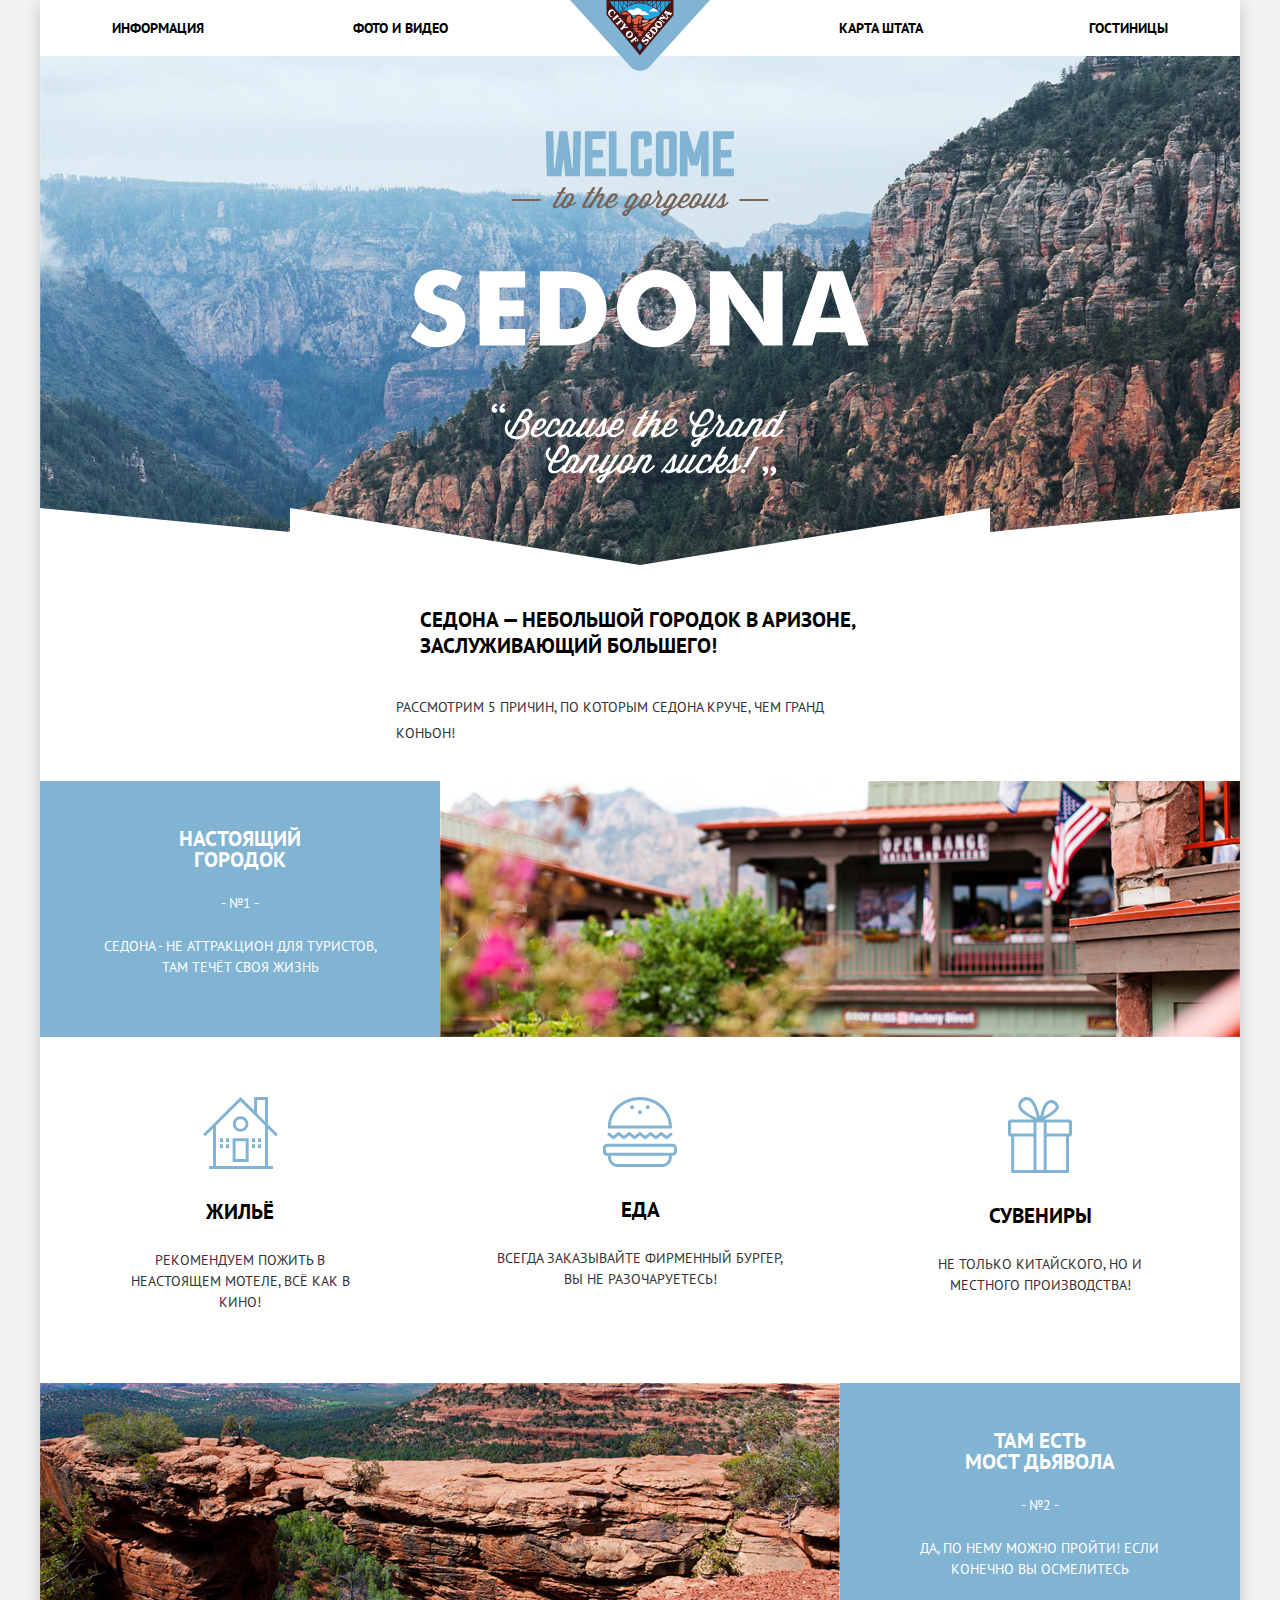
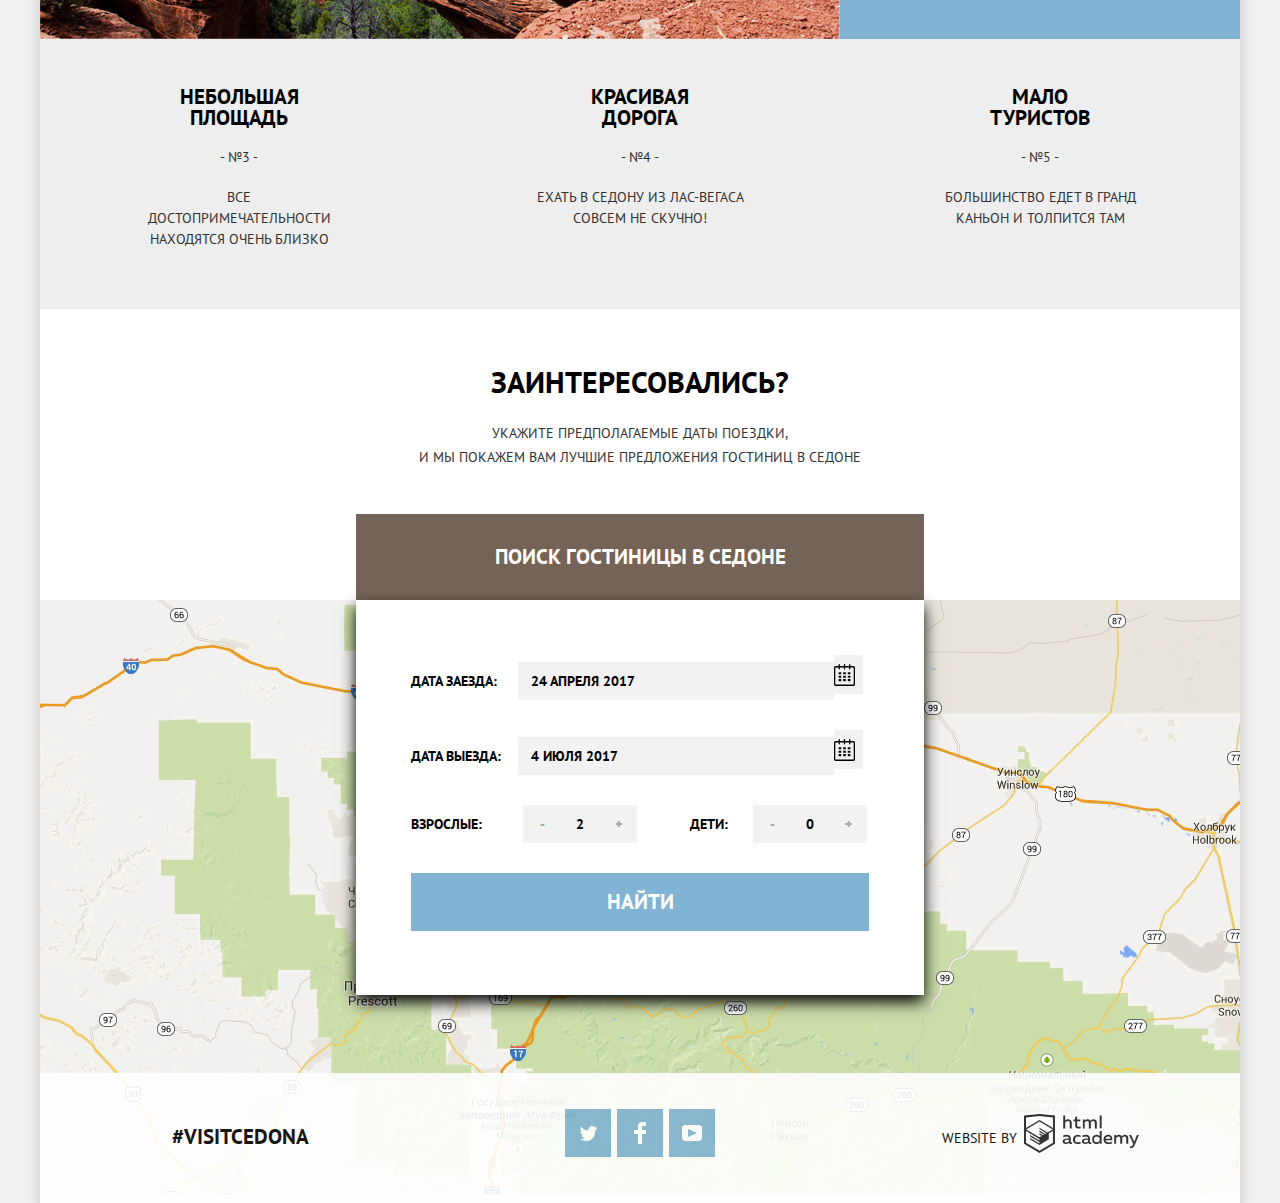
==== index.html @ 51e92d95 "Доработала стилизацию главной страницы" ====
<!DOCTYPE html>
<html lang="ru">
  <head>
    <meta charset="utf-8">
    <title>HTML Academy: Седона</title>
    <link href="https://fonts.googleapis.com/css?family=PT+Sans:400,700&display=swap&subset=cyrillic" rel="stylesheet">
    <link href="css/normalize.css" rel="stylesheet">
    <link href="css/style.css" rel="stylesheet">
  </head>
  <body>
    <div class="container">
      <header class="main-header">
        <a class="main-header-logo">
            <img src="img/logo-sedona.svg" width="140" height="72" alt="Логотип городка">
        </a>
        <nav class="main-navigation">
          <ul class="main-navigation-list">
            <li class="navigation-item"><a href="info.html">Информация</a></li>
            <li class="navigation-item"><a href="media.html">Фото и видео</a></li>
            <li class="navigation-item right"><a href="map.html">Карта штата</a></li>
            <li class="navigation-item right"><a href="catalog.html">Гостиницы</a></li>
          </ul>
        </nav>
      </header>
      <main>
        <h1 class="visually-hidden">Седона</h1>
        <section class="welcome">
          <img src="img/intro-welcome.svg" height="353" alt="Добро пожаловать в Седону">
        </section>
        <section class="about">
          <h2 class="visually-hidden">О городе</h2>
          <h3>Седона — небольшой городок в Аризоне, заслуживающий большего!</h3>
          <p>Рассмотрим 5 причин, по которым Седона круче, чем гранд коньон!</p>
        </section>
        <section class="reasons">
          <ul class="reasons-list">
            <li class="reasons-item">
              <div class="city">
                <h3>Настоящий<br>городок</h3>
                <p>- №1 -</p>
                <p>Седона - не аттракцион для туристов, там течёт своя жизнь</p>
              </div>
              <img src="img/city.jpg" alt="Фото городка" width="800px" height="256px">
            </li>
            <li class="reasons-item">
              <ul class="features">
                <li class="features-item">
                  <img src="img/features-house.svg" width="75" height="72" alt="Домик">
                  <h3>Жильё</h3>
                  <p>Рекомендуем пожить в неастоящем мотеле, всё как в кино!</p>
                </li>
                <li class="features-item">
                  <img src="img/features-food.svg" width="74" height="70" alt="Еда">
                  <h3>Еда</h3>
                  <p>Всегда заказывайте фирменный бургер, вы не разочаруетесь!</p>
                </li>
                <li class="features-item">
                  <img src="img/features-present.svg" width="64" height="76" alt="Сувенир">
                  <h3>Сувениры</h3>
                  <p>Не только китайского, но и местного производства!</p>
                </li>
              </ul>
            </li>
            <li class="reasons-item">
              <img src="img/bridge.jpg" alt="Фото моста">
              <div class="bridge">
                <h3>Там есть<br>мост дьявола</h3>
                <p>- №2 -</p>
                <p>Да, по нему можно пройти! Если конечно вы осмелитесь</p>
              </div>
            </li>
            <li class="reasons-item">
              <ul class="others">
                <li class="others-item">
                    <h3>Небольшая<br>площадь</h3>
                    <p>- №3 -</p>
                    <p>Все достопримечательности находятся очень близко</p>
                </li>
                <li class="others-item">
                    <h3>Красивая<br>дорога</h3>
                    <p>- №4 -</p>
                    <p>Ехать в Седону из Лас-Вегаса совсем не скучно!</p>
                </li>
                <li class="others-item">
                    <h3>Мало<br>туристов</h3>
                    <p>- №5 -</p>
                    <p>Большинство едет в гранд каньон и толпится там</p>
                </li>
              </ul>
            </li>

          </ul>
        </section>
        <section class="appointment">
          <div>
            <h2>Заинтересовались?</h2>
            <p class="appointment-item">Укажите предполагаемые даты поездки, <br>и мы покажем вам лучшие предложения гостиниц в Седоне</p>
          </div>

          <!-- Кнопка «Поиск гостиницы в Седоне» управляет отображением формы поиска гостиницы. Вёрстка модального окна обязательна (смотрите папку слоёв «search form»). -->
          <a class="button search" href="#">Поиск гостиницы в Седоне</a>
          <section class="modal-search">
            <h2 class="visually-hidden">Поиск гостиницы в Седоне </h2>
            <form class="search-form" action="https://echo.htmlacademy.ru" method="post">
              <p class="search-item">
                <label for="date-in">Дата заезда:</label>
                <input id="date-in" type="text" name="date-in" value="24 апреля 2017">

                <!--можно не задавать alt для картинки если задан aria-label для ссылки?  -->
                <a href="#" class="button calendar" aria-label="Календарь">
                  <img src="img/calendar.svg" width="21px" height="22px">
                </a>
              </p>
              <p class="search-item">
                <label for="date-out">Дата выезда:</label>
                <input id="date-out" type="text" name="date-out" value="4 июля 2017">

                <!--можно не задавать alt для картинки если задан aria-label для ссылки?  -->
                <a href="#" class="button calendar" aria-label="Календарь">
                  <img src="img/calendar.svg" width="21px" height="22px">
                </a>
              </p>

              <p class="search-item">
                <label for="adult">Взрослые:</label>
                <button class="button button-input" type="button" aria-label="Уменьшить">-</button>
                <input id="adult" type="text" value="2">
                <button class="button button-input" type="button" aria-label="Увеличить">+</button>
              </p>
              <p class="search-item">
                <label for="child">Дети:</label>
                <button class="button button-input" type="button" aria-label="Уменьшить">-</button>
                <input id="child" type="text" value="0">
                <button class="button button-input" type="button" aria-label="Увеличить">+</button>
              </p>
              <button class="button button-submit" type="submit">Найти</button>
            </form>
          </section>
        </section>
      </main>
      <footer class="main-footer">        
        <img src="img/map.png" alt="Седона на карте">
        <div class="footer">
          <p class="hashtag">&num;visitcedona</p>
          <div class="footer-social">
            <ul>
              <li>
                <a class="social-button" href="#"><span class="visually-hidden">Твиттер</span>
                  <img src="img/twitter.svg" width="17" height="15">
                </a>
              </li>
              <li>
                <a class="social-button" href="#"><span class="visually-hidden">Фейсбук</span>
                  <img src="img/fb.svg" width="12" height="22">
                </a>
              </li>
              <li>
                <a class="social-button" href="#"><span class="visually-hidden">Ютуб</span>
                  <img src="img/youtube.svg" width="20" height="16">
                </a>
              </li>
            </ul>
          </div>
          <p class="developer">
            website by
            <a href="https://htmlacademy.ru/intensive/htmlcss"><span class="visually-hidden">HTML Academy</span>
              <img src="img/logo-htmlacademy.svg" width="115" height="41">
            </a>
          </p>
        </div>
      </footer>



    </div>

  </body>
</html>
---- css/style.css ----
html {
  -webkit-box-sizing: border-box;
  box-sizing: border-box;
}

*,
*::before,
*::after {
  -webkit-box-sizing: inherit;
  box-sizing: inherit;
}

body {
  margin: 0;
  padding: 0;

  font-family: "PT Sans", Arial, sans-serif;
  font-size: 14px;
  line-height: 26px;
  font-weight: 700;
  color: #000000;
  text-transform: uppercase;

  background-color: #f2f2f2 ;
}

.inner-page {
  color: #000000;

  background-color: #ffffff;
  background-image: url("../img/filter-bg.jpg");
  background-position: 0 0;
  background-repeat: no-repeat;
}

a {
  text-decoration: none;
}

img {
  max-width: 100%;
  height: auto;
}

.visually-hidden:not(:focus):not(:active),
input[type="checkbox"].visually-hidden,
input[type="radio"].visually-hidden {
  position: absolute;

  width: 1px;
  height: 1px;
  margin: -1px;
  border: 0;
  padding: 0;

  white-space: nowrap;

  clip-path: inset(100%);
  clip: rect(0 0 0 0);
  overflow: hidden;
}

.container {
  width: 1200px;
  position: relative;
  margin-left: auto;
  margin-right: auto;
  box-shadow: 0px 5px 15px 0 rgba(0, 1, 1, 0.2);
}

.main-header {
  position: relative;
  background-color: #ffffff;
}

.main-header-logo {
  position: absolute;
  z-index: 1;
  left: 530px;
  width: 140px;
  height: 71px;
}

.main-navigation {
  display: flex;
  justify-content: center;
}

.main-navigation-list {
  display: flex;
  flex-wrap: wrap;
  flex-grow: 1;
  /* justify-content: space-between; */
  list-style: none;
  padding: 0;
  margin: 0;
}

.navigation-item:nth-child(1) {
  padding-left: 72px;
}

.navigation-item:nth-child(2) {
  padding-left: 13px;
}

.navigation-item:nth-child(3) {
  padding-right: 17px;
}

.navigation-item:nth-child(4) {
  padding-right: 72px;
}

.navigation-item {
  width: 300px;
  padding: 15px 0px;
}

.navigation-item a {
  display: block;
  font-size: 14px;
  line-height: 26px;
  text-align: left;
  color: #000000;
  background-color: #ffffff;
}

.right a{
  text-align: right;
}

.navigation-item a:focus,
.navigation-item a:hover{
  color: #81b3d2;
}

.navigation-item a:active{
  color: rgba(0, 0, 0, 0.3);
}

.navigation-item-current a {
  color: #766357;

  background-color: #ffffff;
}

.navigation-item-current a:hover,
.navigation-item-current a:focus,
.navigation-item-current a:active {
  color: #766357;

  background-color: #ffffff;
}

.welcome {
  position: relative;
  display: flex;
  margin: 0;
  padding: 0;
  flex-direction: column;
  justify-content: flex-start;
  text-align: center;
  height: 509px;

  background-image: url("../img/bg.jpg");
  background-position: 0px -85px;
  background-repeat: no-repeat;
}

.welcome img {
  margin-top: 75px;
  height: 353px;
}

.welcome::after {
  content: url("../img/intro-mask.svg");
  height: 59px;
  position: absolute;
  left: 0;
  right: 0;
  bottom: -2px;

  background: transparent;}

.about {
  display: flex;
  margin: 0;
  padding: 0;
  flex-direction: column;
  align-items: center;
  justify-content: center;
  min-height: 216px;
  background-color: #ffffff;
}

.about h3{
  font-size: 21px;
  color: #000000;
  width: 440px;

  background-color: #ffffff;
}

.about p{
  font-weight: 400;
  color: #333333;
  width: 489px;

  background-color: #ffffff;
}

.reasons {
  background-color: #ffffff;
}

.reasons-list{
  display: flex;
  margin: 0;
  padding: 0;
  list-style: none;
  flex-direction: column;
}

.reasons-item {
  display: flex;
  margin: 0;
  padding: 0;
  flex-direction: row;
  align-items: stretch;
  min-height: 256px;
  text-align: center;
  color: #ffffff;
  background-color: #81b3d2;
}

.reasons-item img {
  align-self: flex-start;
}
/*
.reasons-item:nth-child(2) {
  min-height: 330px;
} */

.city {
  display: flex;
  flex-direction: column;
  justify-content: space-between;
  line-height: 21px;
  padding-top: 47px;
  padding-left: 60px;
  padding-right: 60px;
  padding-bottom: 59px;
}

.bridge {
  display: flex;
  flex-direction: column;
  justify-content: space-between;
  line-height: 21px;
  padding-top: 47px;
  padding-left: 48px;
  padding-right: 49px;
  padding-bottom: 59px;
}

.city h3,
.bridge h3 {
  font-size: 21px;
  margin: 0;
  padding: 0;
}

.city p,
.bridge p {
  font-size: 14px;
  font-weight: 400;
  margin: 0;
  padding: 0;
}

.features {
  display: flex;
  margin: 0;
  padding: 0;
  list-style: none;
  flex-direction: row;
  align-items: flex-start;
  background-color: #ffffff;
}

.features-item {
  display: flex;
  flex-direction: column;
  justify-content: flex-start;
  margin: 0;
  padding-top: 60px;
  padding-left: 70px;
  padding-right: 70px;
  padding-bottom: 70px;
  line-height: 21px;
  width: 400px;
  min-height: 330px;
}

.features-item:nth-child(2){
  padding-left: 55px;
  padding-right: 55px;
}

.features-item:nth-child(3){
  padding-left: 63px;
  padding-right: 63px;
}

.features-item img {
  align-self: center;
}

.features-item h3 {
  margin: 0;
  padding: 0;
  padding-top: 32px;
  padding-bottom: 28px;
  font-size: 21px;
  color: #000000;
  /* box-shadow: inset 0 0 0 2px rgb(134, 155, 145); */
}

.features-item p {
  margin: 0;
  padding: 0;
  font-weight: 400;
  font-size: 14px;
  color: #333333;
  /* box-shadow: inset 0 0 0 2px rgb(34, 55, 145); */
}


.others {
  display: flex;
  margin: 0;
  padding: 0;
  list-style: none;
  flex-direction: row;
  background-color: #eeeeee;
  /* text-align: center; */
}

.others-item {
  display: flex;
  flex-direction: column;
  justify-content: flex-start;
  margin: 0;
  padding-top: 47px;
  padding-left: 95px;
  padding-right: 97px;
  padding-bottom: 59px;
  line-height: 21px;
  width: 400px;
}

.others-item:nth-child(2){
  padding-left: 69px;
  padding-right: 69px;
}

.others-item:nth-child(3){
  padding-left: 77px;
  padding-right: 77px;
}

.others-item h3 {
  margin: 0;
  padding: 0;
  font-size: 21px;
  color: #000000;
}

.others-item p {
  margin: 0;
  padding: 0;
  padding-top: 19px;
  font-weight: 400;
  font-size: 14px;
  color: #333333;
}

.appointment {
  position: relative;
  display: flex;
  margin: 0;
  padding: 0;
  padding-top: 55px;
  flex-direction: column;
  align-items: center;
  justify-content: space-between;
  text-align: center;
  height: 291px;

  background-color: #ffffff;
}

.appointment div {
  display: flex;
  flex-direction: column;
  justify-content: space-between;

  height: 105px;
}
.appointment h2 {
  margin: 0;
  padding: 0;
  font-size: 30px;
  line-height: 36px;
  color: #000000;
}

.appointment-item {
  margin: 0;
  padding: 0;
  font-weight: 400;
  font-size: 14px;
  line-height: 24px;
  color: #333333;
}

.button {
  font: inherit;
  text-align: center;
  color: #ffffff;
  /* vertical-align: middle; */
  text-transform: uppercase;
  border: none;
}

.search {
  font-size: 21px;
  line-height: 26px;
  height: 86px;
  width: 568px;
  padding-top: 30px;


  background-color: #766357;
}

.search:hover,
.search:focus {
  background-color: #604e43;
}

.search:active {
  color: rgba(255, 255, 255, 0.3);
  background-color: #503e33;
}
.modal-search {
  position: absolute;
  left: 316px;
  top: 291px;
  z-index: 1;
  width: 568px;
  height: 395px;
  margin: 0;
  padding: 55px;
  background-color: #ffffff;
  box-shadow: 0px 7px 15px 0;
}

.search-form {
  display: flex;
  flex-wrap: wrap;
  margin-bottom: 54px;
}

.search-item {
  font: inherit;
  font-size: 14px;
  font-weight: 700;
  color: #000000;
  text-transform: uppercase;
  width: 458px;
  display: flex;
  flex-wrap: wrap;
  margin: 0;
  margin-bottom: 30px;
  padding: 0;
  align-items: baseline;
}

.search-item:nth-child(3),
.search-item:nth-child(4) {
  width: 229px;
}

.search-item label {
  margin: 0;
  padding: 0;
  padding-right: 21px;
  text-align: left;
}

.search-item:nth-child(2) label {
  padding-right: 17px;
}

.search-item:nth-child(3) label{
  padding-right: 41px;
}

.search-item:nth-child(4) label {
  padding-left: 50px;
  padding-right: 25px;
}

.search-item input[type="text"]{
  font: inherit;
  font-size: 14px;
  color: #000000;
  text-transform: uppercase;
  text-align: left;
  width: 316px;
  height: 38px;
  margin: 0;
  padding: 0;
  padding-left: 13px;
  background-color: #f2f2f2;
  border: 0px;
}

.search-item:nth-child(3) input[type="text"],
.search-item:nth-child(4) input[type="text"] {
  width: 38px;
  text-align: center;
  margin: 0;
  padding: 0;
}

.search-form input[type="text"]:hover {
  outline: none;
  background-color: #ebebeb;
}

.search-form input[type="text"]:focus {
  outline: none;
  border: solid 2px #e5e5e5;
  background-color: #ffffff;
}

.calendar {
  /* align-self: stretch; */
  margin: 0;
  padding: 0;
  padding-top: 9px;
  padding-right: 8px;
  color: #cacaca;
  background-color: #f2f2f2;
}

.calendar:hover,
.calendar:focus {
  color: #000000;
}

.calendar:active {
  color: #81b3d2;
}

.button-input {
  margin: 0;
  color: #a9a9a9;
  background-color: #f2f2f2;
  width: 38px;
  height: 38px;
}

.button-input:hover,
.button-input:focus {
  color: #000000;
}
.button-input:active {
  color: #81b3d2;
}

.button-submit {
  font-size: 21px;
  color: #ffffff;
  background-color: #81b3d2;
  width: 458px;
  height: 58px;
}

.button-submit:hover,
.button-submit:focus {
  background-color: #669ec0;
}

.button-submit:active {
  color: rgba(255, 255, 255, 0.3);
  background-color: #5496bd;
}

.catalog-list {
  list-style: none;
}

.catalog-item-head a {
  font-size: 21px;
  color: #000000;
}

.catalog-info p,
.catalog-book p {
  font-size: 14px;
  line-height: 21px;
  font-weight: 400;
}

.button-info {
  background-color: #81b3d2;
}

.button-book {
  background-color: #766357;
}

.stars {
  font-size: 18px;
  color: #81b3d2;
}

.rating {
  font-size: 14px;
  font-weight: 400;
  line-height: 21px;
  color: #666666;

  background-color: #f2f2f2;
}

.main-footer {
  position: relative;
}

.footer {
  display: flex;
  position: absolute;
  top: 473px;
  margin: 0;
  padding: 0;
  background-color: #ffffff;
  opacity: 0.9;
}

.hashtag{
  width: 400px;
  margin: 0;
  padding-left: 132px;
  padding-top: 51px;
  padding-bottom: 53px;
  padding-right: 132px;
  font-size: 21px;
}

.footer-social {
  width: 400px;
  margin: 0;
  padding: 0;
}

.footer-social ul {
  margin: 0;
  padding: 0;
  padding-left: 125px;
  padding-top: 36px;
  padding-bottom: 36px;
  padding-right: 125px;
  list-style: none;
  display: flex;
  flex-wrap: wrap;
  justify-content: space-between;
}

.social-button {
  display: flex;
  align-items: center;
  justify-content: center;
  color: #ffffff;
  background-color: #81b3d2;
  width: 46px;
  height: 48px;
}

.social-button:hover,
.social-button:focus {
  background-color: #669ec0;
}

.social-button:active {
  color: rgba(255, 255, 255, 0.3);
  background-color: #5496bd;
}

.developer {
  margin: 0;
  padding: 0;
  padding-left: 102px;
  padding-top: 39px;
  padding-bottom: 40px;
  padding-right: 101px;
  width: 400px;
  font-weight: 400;
  display: flex;
  justify-content: space-between;
  align-items: center;
}

.developer a {
  color: #000000;
  background-color: #ffffff;
}

.developer a:hover,
.developer a:focus {
  color: #81b3d2;
}

.developer a:active {
  color: #bdbbbc;
}

.developer img {
  background: transparent;
}
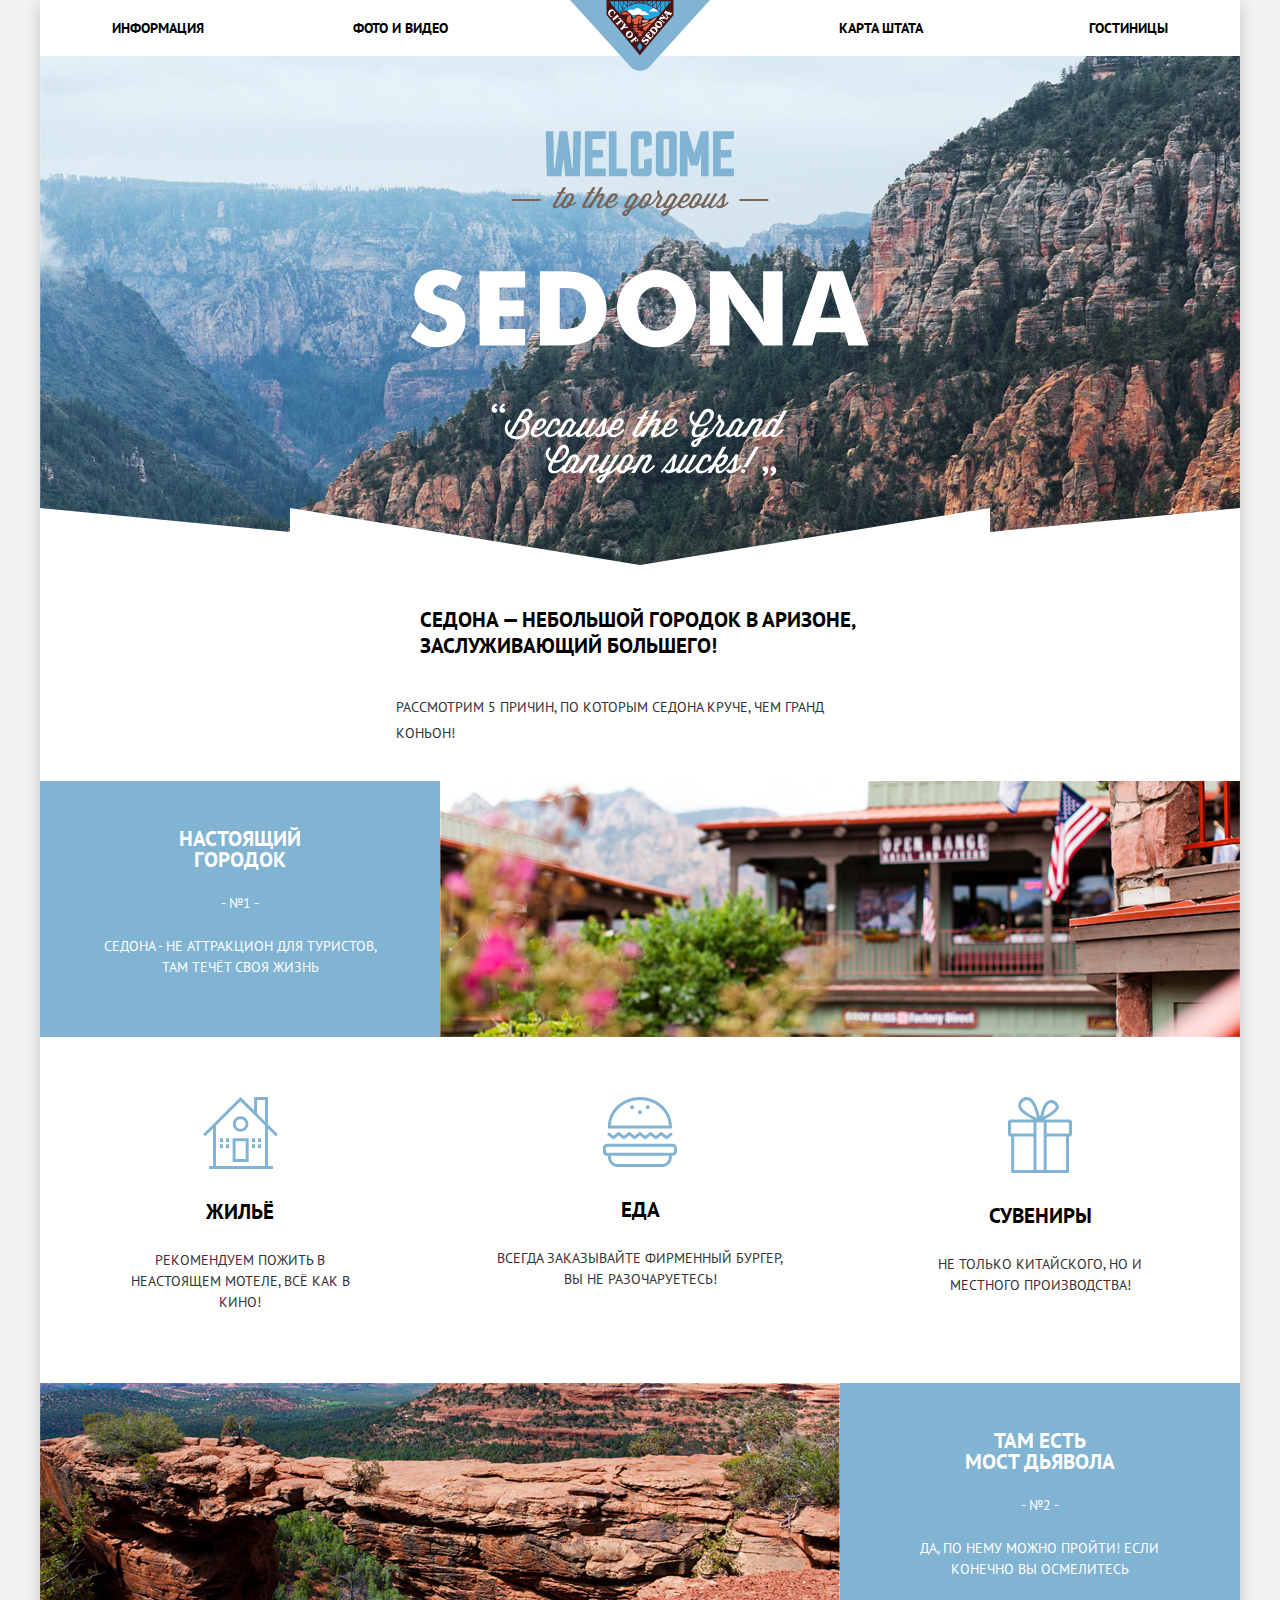
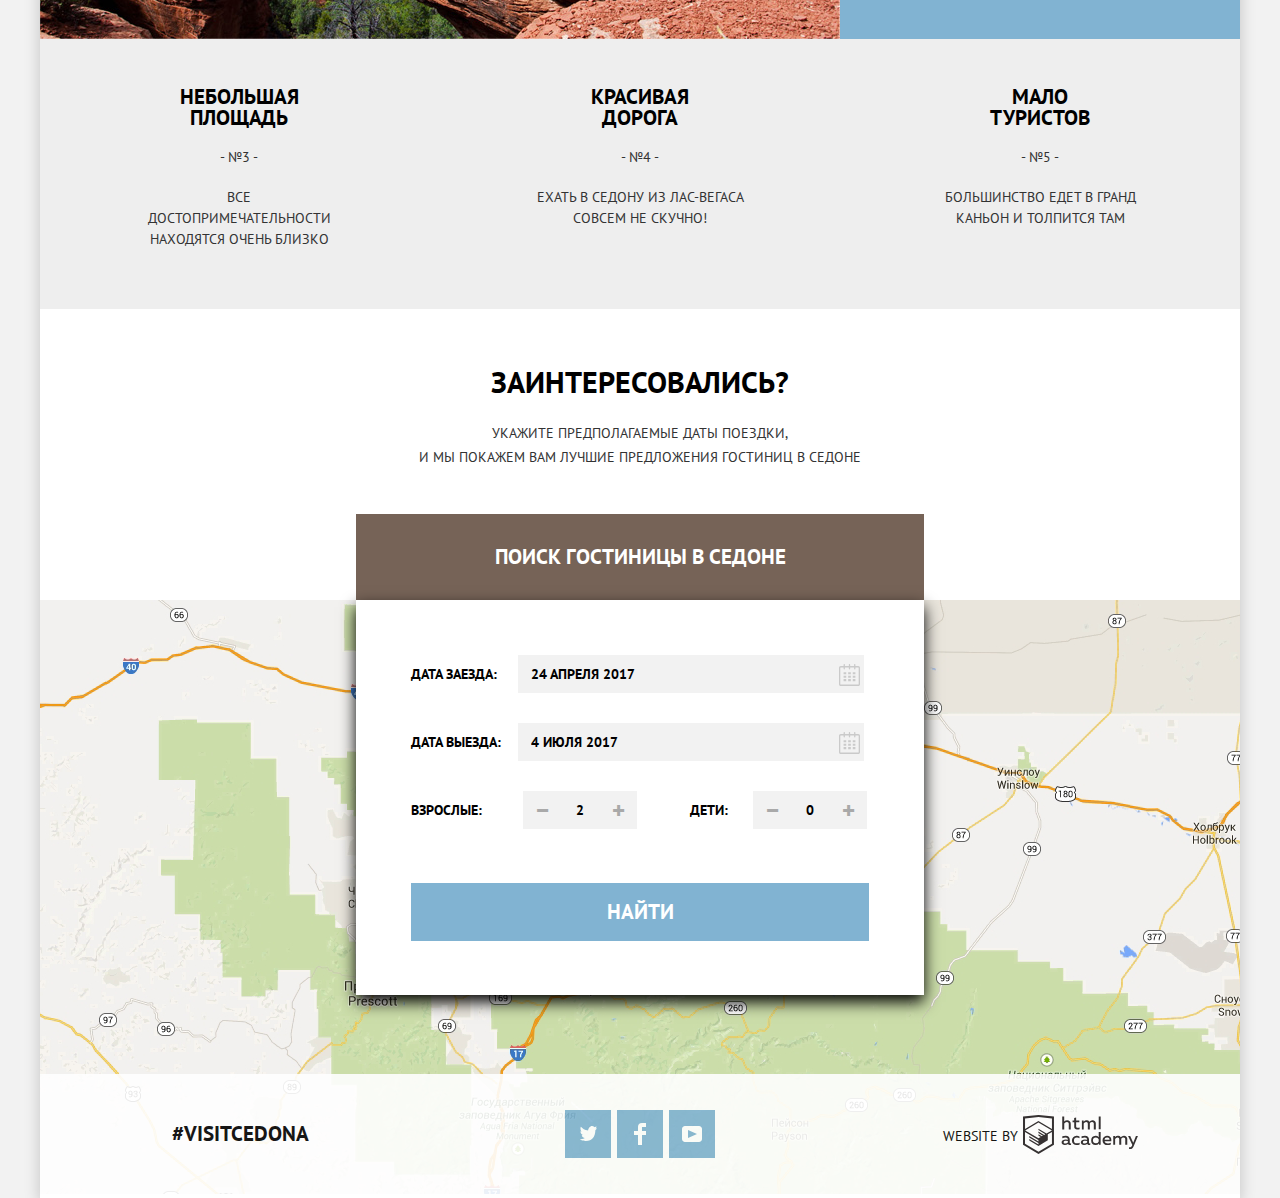
==== commit 1bbf4795: "Учла комментарии" ====
--- a/index.html
+++ b/index.html
@@ -25,6 +25,7 @@
       <main>
         <h1 class="visually-hidden">Седона</h1>
         <section class="welcome">
+          <h2 class="visually-hidden">Добро пожаловать в Седону</h2>
           <img src="img/intro-welcome.svg" height="353" alt="Добро пожаловать в Седону">
         </section>
         <section class="about">
@@ -40,7 +41,7 @@
                 <p>- №1 -</p>
                 <p>Седона - не аттракцион для туристов, там течёт своя жизнь</p>
               </div>
-              <img src="img/city.jpg" alt="Фото городка" width="800px" height="256px">
+              <img src="img/city.jpg" alt="Фото городка">
             </li>
             <li class="reasons-item">
               <ul class="features">
@@ -96,8 +97,6 @@
             <h2>Заинтересовались?</h2>
             <p class="appointment-item">Укажите предполагаемые даты поездки, <br>и мы покажем вам лучшие предложения гостиниц в Седоне</p>
           </div>
-
-          <!-- Кнопка «Поиск гостиницы в Седоне» управляет отображением формы поиска гостиницы. Вёрстка модального окна обязательна (смотрите папку слоёв «search form»). -->
           <a class="button search" href="#">Поиск гостиницы в Седоне</a>
           <section class="modal-search">
             <h2 class="visually-hidden">Поиск гостиницы в Седоне </h2>
@@ -105,31 +104,27 @@
               <p class="search-item">
                 <label for="date-in">Дата заезда:</label>
                 <input id="date-in" type="text" name="date-in" value="24 апреля 2017">
-
-                <!--можно не задавать alt для картинки если задан aria-label для ссылки?  -->
                 <a href="#" class="button calendar" aria-label="Календарь">
-                  <img src="img/calendar.svg" width="21px" height="22px">
+                  <svg xmlns="http://www.w3.org/2000/svg" width="21" height="22" viewBox="0 0 21 22"><path d="M19.251 2.025h-2.845V.648c0-.381-.294-.689-.656-.689-.363 0-.656.308-.656.689v1.377h-3.938V.648c0-.381-.294-.689-.655-.689-.363 0-.657.308-.657.689v1.377H5.906V.648c0-.381-.294-.689-.656-.689-.363 0-.657.308-.657.689v1.377H1.75C.784 2.025 0 2.847 0 3.862v16.302C0 21.179.784 22 1.75 22h17.501c.966 0 1.749-.821 1.749-1.836V3.862c0-1.015-.783-1.837-1.749-1.837zm.437 18.139a.448.448 0 0 1-.437.459H1.75a.45.45 0 0 1-.438-.459V3.862a.45.45 0 0 1 .438-.459h2.844v1.378c0 .381.294.689.657.689.362 0 .656-.308.656-.689V3.403h3.938v1.378c0 .381.294.689.657.689.361 0 .655-.308.655-.689V3.403h3.938v1.378c0 .381.293.689.656.689.362 0 .656-.308.656-.689V3.403h2.845c.241 0 .437.206.437.459v16.302z"/><path d="M4.594 8.225h2.625v2.066H4.594zM4.594 11.668h2.625v2.067H4.594zM4.594 15.112h2.625v2.066H4.594zM9.188 15.112h2.625v2.066H9.188zM9.188 11.668h2.625v2.067H9.188zM9.188 8.225h2.625v2.066H9.188zM13.781 15.112h2.625v2.066h-2.625zM13.781 11.668h2.625v2.067h-2.625zM13.781 8.225h2.625v2.066h-2.625z"/></svg>
                 </a>
               </p>
               <p class="search-item">
                 <label for="date-out">Дата выезда:</label>
                 <input id="date-out" type="text" name="date-out" value="4 июля 2017">
-
-                <!--можно не задавать alt для картинки если задан aria-label для ссылки?  -->
                 <a href="#" class="button calendar" aria-label="Календарь">
-                  <img src="img/calendar.svg" width="21px" height="22px">
+                  <svg xmlns="http://www.w3.org/2000/svg" width="21" height="22" viewBox="0 0 21 22"><path d="M19.251 2.025h-2.845V.648c0-.381-.294-.689-.656-.689-.363 0-.656.308-.656.689v1.377h-3.938V.648c0-.381-.294-.689-.655-.689-.363 0-.657.308-.657.689v1.377H5.906V.648c0-.381-.294-.689-.656-.689-.363 0-.657.308-.657.689v1.377H1.75C.784 2.025 0 2.847 0 3.862v16.302C0 21.179.784 22 1.75 22h17.501c.966 0 1.749-.821 1.749-1.836V3.862c0-1.015-.783-1.837-1.749-1.837zm.437 18.139a.448.448 0 0 1-.437.459H1.75a.45.45 0 0 1-.438-.459V3.862a.45.45 0 0 1 .438-.459h2.844v1.378c0 .381.294.689.657.689.362 0 .656-.308.656-.689V3.403h3.938v1.378c0 .381.294.689.657.689.361 0 .655-.308.655-.689V3.403h3.938v1.378c0 .381.293.689.656.689.362 0 .656-.308.656-.689V3.403h2.845c.241 0 .437.206.437.459v16.302z"/><path d="M4.594 8.225h2.625v2.066H4.594zM4.594 11.668h2.625v2.067H4.594zM4.594 15.112h2.625v2.066H4.594zM9.188 15.112h2.625v2.066H9.188zM9.188 11.668h2.625v2.067H9.188zM9.188 8.225h2.625v2.066H9.188zM13.781 15.112h2.625v2.066h-2.625zM13.781 11.668h2.625v2.067h-2.625zM13.781 8.225h2.625v2.066h-2.625z"/>
+                  </svg>
                 </a>
               </p>
-
               <p class="search-item">
                 <label for="adult">Взрослые:</label>
-                <button class="button button-input" type="button" aria-label="Уменьшить">-</button>
+                <button class="button button-input" type="button" aria-label="Уменьшить">−</button>
                 <input id="adult" type="text" value="2">
                 <button class="button button-input" type="button" aria-label="Увеличить">+</button>
               </p>
               <p class="search-item">
                 <label for="child">Дети:</label>
-                <button class="button button-input" type="button" aria-label="Уменьшить">-</button>
+                <button class="button button-input" type="button" aria-label="Уменьшить">−</button>
                 <input id="child" type="text" value="0">
                 <button class="button button-input" type="button" aria-label="Увеличить">+</button>
               </p>
@@ -138,41 +133,35 @@
           </section>
         </section>
       </main>
-      <footer class="main-footer">        
-        <img src="img/map.png" alt="Седона на карте">
+      <footer class="main-footer">
+        <img src="img/map.png" width="1200" height="593" alt="Седона на карте">
         <div class="footer">
           <p class="hashtag">&num;visitcedona</p>
-          <div class="footer-social">
-            <ul>
+            <ul class="footer-social">
               <li>
                 <a class="social-button" href="#"><span class="visually-hidden">Твиттер</span>
-                  <img src="img/twitter.svg" width="17" height="15">
+                  <img src="img/twitter.svg" width="17" height="15" alt="Твиттер">
                 </a>
               </li>
               <li>
                 <a class="social-button" href="#"><span class="visually-hidden">Фейсбук</span>
-                  <img src="img/fb.svg" width="12" height="22">
+                  <img src="img/fb.svg" width="12" height="22" alt="Фейсбук">
                 </a>
               </li>
               <li>
                 <a class="social-button" href="#"><span class="visually-hidden">Ютуб</span>
-                  <img src="img/youtube.svg" width="20" height="16">
+                  <img src="img/youtube.svg" width="20" height="16" alt="Ютуб">
                 </a>
               </li>
             </ul>
-          </div>
           <p class="developer">
             website by
             <a href="https://htmlacademy.ru/intensive/htmlcss"><span class="visually-hidden">HTML Academy</span>
-              <img src="img/logo-htmlacademy.svg" width="115" height="41">
+              <img src="img/logo-htmlacademy.svg" width="115" height="41" alt="HTML Academy">
             </a>
           </p>
         </div>
       </footer>
-
-
-
     </div>
-
   </body>
 </html>
--- a/css/style.css
+++ b/css/style.css
@@ -15,10 +15,6 @@
   padding: 0;
 
   font-family: "PT Sans", Arial, sans-serif;
-  font-size: 14px;
-  line-height: 26px;
-  font-weight: 700;
-  color: #000000;
   text-transform: uppercase;
 
   background-color: #f2f2f2 ;
@@ -28,9 +24,7 @@
   color: #000000;
 
   background-color: #ffffff;
-  background-image: url("../img/filter-bg.jpg");
-  background-position: 0 0;
-  background-repeat: no-repeat;
+
 }
 
 a {
@@ -70,6 +64,10 @@
 
 .main-header {
   position: relative;
+  font-size: 14px;
+  line-height: 26px;
+  font-weight: 700;
+  color: #000000;
   background-color: #ffffff;
 }
 
@@ -90,7 +88,6 @@
   display: flex;
   flex-wrap: wrap;
   flex-grow: 1;
-  /* justify-content: space-between; */
   list-style: none;
   padding: 0;
   margin: 0;
@@ -196,6 +193,7 @@
 
 .about h3{
   font-size: 21px;
+  line-height: 26px;
   color: #000000;
   width: 440px;
 
@@ -203,6 +201,8 @@
 }
 
 .about p{
+  font-size: 14px;
+  line-height: 26px;
   font-weight: 400;
   color: #333333;
   width: 489px;
@@ -237,10 +237,6 @@
 .reasons-item img {
   align-self: flex-start;
 }
-/*
-.reasons-item:nth-child(2) {
-  min-height: 330px;
-} */
 
 .city {
   display: flex;
@@ -267,6 +263,7 @@
 .city h3,
 .bridge h3 {
   font-size: 21px;
+  line-height: 21px;
   margin: 0;
   padding: 0;
 }
@@ -274,6 +271,7 @@
 .city p,
 .bridge p {
   font-size: 14px;
+  line-height: 21px;
   font-weight: 400;
   margin: 0;
   padding: 0;
@@ -298,7 +296,6 @@
   padding-left: 70px;
   padding-right: 70px;
   padding-bottom: 70px;
-  line-height: 21px;
   width: 400px;
   min-height: 330px;
 }
@@ -323,8 +320,8 @@
   padding-top: 32px;
   padding-bottom: 28px;
   font-size: 21px;
-  color: #000000;
-  /* box-shadow: inset 0 0 0 2px rgb(134, 155, 145); */
+  line-height: 21px;
+  color: #000000;
 }
 
 .features-item p {
@@ -332,8 +329,8 @@
   padding: 0;
   font-weight: 400;
   font-size: 14px;
+  line-height: 21px;
   color: #333333;
-  /* box-shadow: inset 0 0 0 2px rgb(34, 55, 145); */
 }
 
 
@@ -374,6 +371,7 @@
   margin: 0;
   padding: 0;
   font-size: 21px;
+  line-height: 21px;
   color: #000000;
 }
 
@@ -383,6 +381,7 @@
   padding-top: 19px;
   font-weight: 400;
   font-size: 14px;
+  line-height: 21px;
   color: #333333;
 }
 
@@ -437,6 +436,7 @@
 .search {
   font-size: 21px;
   line-height: 26px;
+  font-weight: 700;
   height: 86px;
   width: 568px;
   padding-top: 30px;
@@ -474,8 +474,10 @@
 }
 
 .search-item {
+  position: relative;
   font: inherit;
   font-size: 14px;
+  line-height: 26px;
   font-weight: 700;
   color: #000000;
   text-transform: uppercase;
@@ -485,12 +487,13 @@
   margin: 0;
   margin-bottom: 30px;
   padding: 0;
-  align-items: baseline;
+  align-items: center;
 }
 
 .search-item:nth-child(3),
 .search-item:nth-child(4) {
   width: 229px;
+  margin-bottom: 54px;
 }
 
 .search-item label {
@@ -519,7 +522,7 @@
   color: #000000;
   text-transform: uppercase;
   text-align: left;
-  width: 316px;
+  width: 346px;
   height: 38px;
   margin: 0;
   padding: 0;
@@ -548,26 +551,32 @@
 }
 
 .calendar {
-  /* align-self: stretch; */
-  margin: 0;
-  padding: 0;
-  padding-top: 9px;
-  padding-right: 8px;
-  color: #cacaca;
-  background-color: #f2f2f2;
+  position: absolute;
+  left: 428px;
+  right: 9px;
+  top: 9px;
+  bottom: 8px;
+
+  margin: 0;
+  padding: 0;
+  fill: #cacaca;
 }
 
 .calendar:hover,
 .calendar:focus {
-  color: #000000;
+  fill: #000000;
 }
 
 .calendar:active {
-  color: #81b3d2;
+  fill: #81b3d2;
 }
 
 .button-input {
-  margin: 0;
+  font-size: 25px;
+  line-height: 26px;
+  font-weight: 700;
+  margin: 0;
+  padding: 0;
   color: #a9a9a9;
   background-color: #f2f2f2;
   width: 38px;
@@ -584,6 +593,8 @@
 
 .button-submit {
   font-size: 21px;
+  line-height: 26px;
+  font-weight: 700;
   color: #ffffff;
   background-color: #81b3d2;
   width: 458px;
@@ -600,32 +611,209 @@
   background-color: #5496bd;
 }
 
+.filters {
+  background-image: url("../img/filter-bg.jpg");
+  background-position: 0 -300px;
+  background-repeat: no-repeat;
+
+}
+
+.filter {
+  display: flex;
+  padding: 0;
+  padding-top: 31px;
+  padding-bottom: 31px;
+  font-size: 16px;
+  line-height: 21px;
+  color: #ffffff;
+  font-weight: 700;
+  /* Временно для сетки */
+  min-height: 217px;
+}
+
+/* .filter div {
+  box-shadow: inset 0 0 0 2px rgb(234, 55, 145);
+} */
+
+.filter fieldset {
+  border: none;
+  /* box-shadow: inset 0 0 0 2px rgb(34, 55, 145); */
+}
+
+.filter fieldset:first-child {
+  margin-left: 56px;
+  /* правый отступ нужно уточнить */
+  margin-right: 90px;
+}
+
+.filter fieldset:nth-child(2) {
+  margin-right: 335px;
+}
+
+.filter legend {
+  margin-bottom: 28px;
+}
+
+.filter ul {
+  margin: 0;
+  padding: 0;
+  list-style: none;
+  font-size: 14px;
+}
+
+.filter-option {
+  /*  нужно уточнить */
+  margin-bottom: 36px;
+  padding-left: 40px;
+  /* background: rgba(0, 128, 0, 0.2);
+  box-shadow: 0 0 0 3px green; */
+}
+
+.filter-option label {
+  position: relative;
+
+  display: block;
+
+  cursor: pointer;
+  user-select: none;
+}
+
+.filter-checkbox + label::before {
+  content: url("../img/checkbox-off.svg");
+  position: absolute;
+  left: -40px;
+  top: 0;
+  width: 27px;
+  height: 23px;
+}
+
+.filter-checkbox:checked + label::after {
+  content: url("../img/checkbox-on.svg");
+
+  position: absolute;
+  left: -40px;
+  top: 0;
+  width: 27px;
+  height: 23px;
+}
+
+.sort {
+  border-bottom: 1px solid #e5e5e5;
+  /* Временно для сетки */
+  min-height: 86px;
+}
+
+.catalog {
+  /* Временно для сетки */
+  min-height: 453px;
+}
+
 .catalog-list {
+  margin: 0;
+  padding: 0;
+
   list-style: none;
+}
+
+.catalog-item {
+  border-bottom: 1px solid #e5e5e5;
+  padding-top: 27px;
+  padding-bottom: 30px;
+  padding-left: 72px;
+  padding-right: 73px;
+  display: flex;
+  /* Временно для сетки */
+  min-height: 151px;
+}
+
+.catalog-item-image {
+  width=135px;
+  margin: 0;
+  margin-right: 30px;
+}
+
+.catalog-item-wrapper {
+  width: 780px;
+  margin: 0;
+  padding: 0px;
+  display: flex;
+  flex-wrap: wrap;
+  align-items: flex-start;
+  align-content: flex-start;
+}
+
+.catalog-item-head {
+  width: 780px;
+  margin: 0;
+  margin-bottom: 7px;
+  padding: 0;
 }
 
 .catalog-item-head a {
   font-size: 21px;
-  color: #000000;
-}
-
-.catalog-info p,
-.catalog-book p {
+  line-height: 26px;
+  color: #000000;
+}
+
+.catalog-item-info {
+  width: 110px;
+  margin: 0;
+  margin-right: 6px;
+  padding: 0;
+  /* display: flex;
+  flex-direction: column;
+  justify-content: flex-start; */
+}
+
+.catalog-item-book {
+  width: 142px;
+  margin: 0;
+  padding: 0;
+}
+
+.catalog-item-info p,
+.catalog-item-book p {
+  margin: 0;
+  margin-bottom: 13px;
+  padding: 0;
   font-size: 14px;
   line-height: 21px;
   font-weight: 400;
 }
 
 .button-info {
+  margin: 0;
+  padding: 3px 17px 3px 17px;
+  font-size: 14px;
+  line-height: 21px;
   background-color: #81b3d2;
 }
 
 .button-book {
+  margin: 0;
+  padding: 3px 16px 3px 16px;
+  font-size: 14px;
+  line-height: 21px;
   background-color: #766357;
+}
+
+.rank {
+  width: 110px;
+  margin: 0;
+  padding: 0px;
+  display: flex;
+  flex-direction: column;
+  justify-content: flex-start;
+  align-items: flex-end;
 }
 
 .stars {
   font-size: 18px;
+  line-height: 18px;
+  text-align: right;
+  margin: 0;
+  padding: 0;
+  margin-bottom: 47px;
   color: #81b3d2;
 }
 
@@ -633,6 +821,12 @@
   font-size: 14px;
   font-weight: 400;
   line-height: 21px;
+  text-align: center;
+  margin: 0;
+  padding-top: 3px;
+  padding-bottom: 3px;
+  padding-left: 14px;
+  padding-right: 13px;
   color: #666666;
 
   background-color: #f2f2f2;
@@ -640,51 +834,48 @@
 
 .main-footer {
   position: relative;
+  margin: 0;
+  padding: 0;
+  background-color: #ffffff;
+  min-height: 120px;
 }
 
 .footer {
   display: flex;
   position: absolute;
-  top: 473px;
-  margin: 0;
-  padding: 0;
+  bottom: 0px;
+  margin: 0;
+  padding: 36px 0px;
+  text-align: center;
+  color: #000000;
   background-color: #ffffff;
   opacity: 0.9;
 }
 
 .hashtag{
   width: 400px;
-  margin: 0;
-  padding-left: 132px;
-  padding-top: 51px;
-  padding-bottom: 53px;
-  padding-right: 132px;
+  margin: 11px 0px;
+  padding: 0;
   font-size: 21px;
+  line-height: 26px;
+  font-weight: 700;
 }
 
 .footer-social {
   width: 400px;
   margin: 0;
   padding: 0;
-}
-
-.footer-social ul {
-  margin: 0;
-  padding: 0;
-  padding-left: 125px;
-  padding-top: 36px;
-  padding-bottom: 36px;
-  padding-right: 125px;
   list-style: none;
   display: flex;
   flex-wrap: wrap;
-  justify-content: space-between;
+  justify-content: center;
 }
 
 .social-button {
   display: flex;
   align-items: center;
   justify-content: center;
+  margin: 0px 3px;
   color: #ffffff;
   background-color: #81b3d2;
   width: 46px;
@@ -704,18 +895,20 @@
 .developer {
   margin: 0;
   padding: 0;
-  padding-left: 102px;
-  padding-top: 39px;
-  padding-bottom: 40px;
-  padding-right: 101px;
   width: 400px;
+  font-size: 14px;
+  line-height: 26px;
   font-weight: 400;
   display: flex;
-  justify-content: space-between;
+  justify-content: center;
   align-items: center;
 }
 
 .developer a {
+  margin: 0;
+  margin-left: 5px;
+  margin-top: 5px;
+  padding: 0;
   color: #000000;
   background-color: #ffffff;
 }
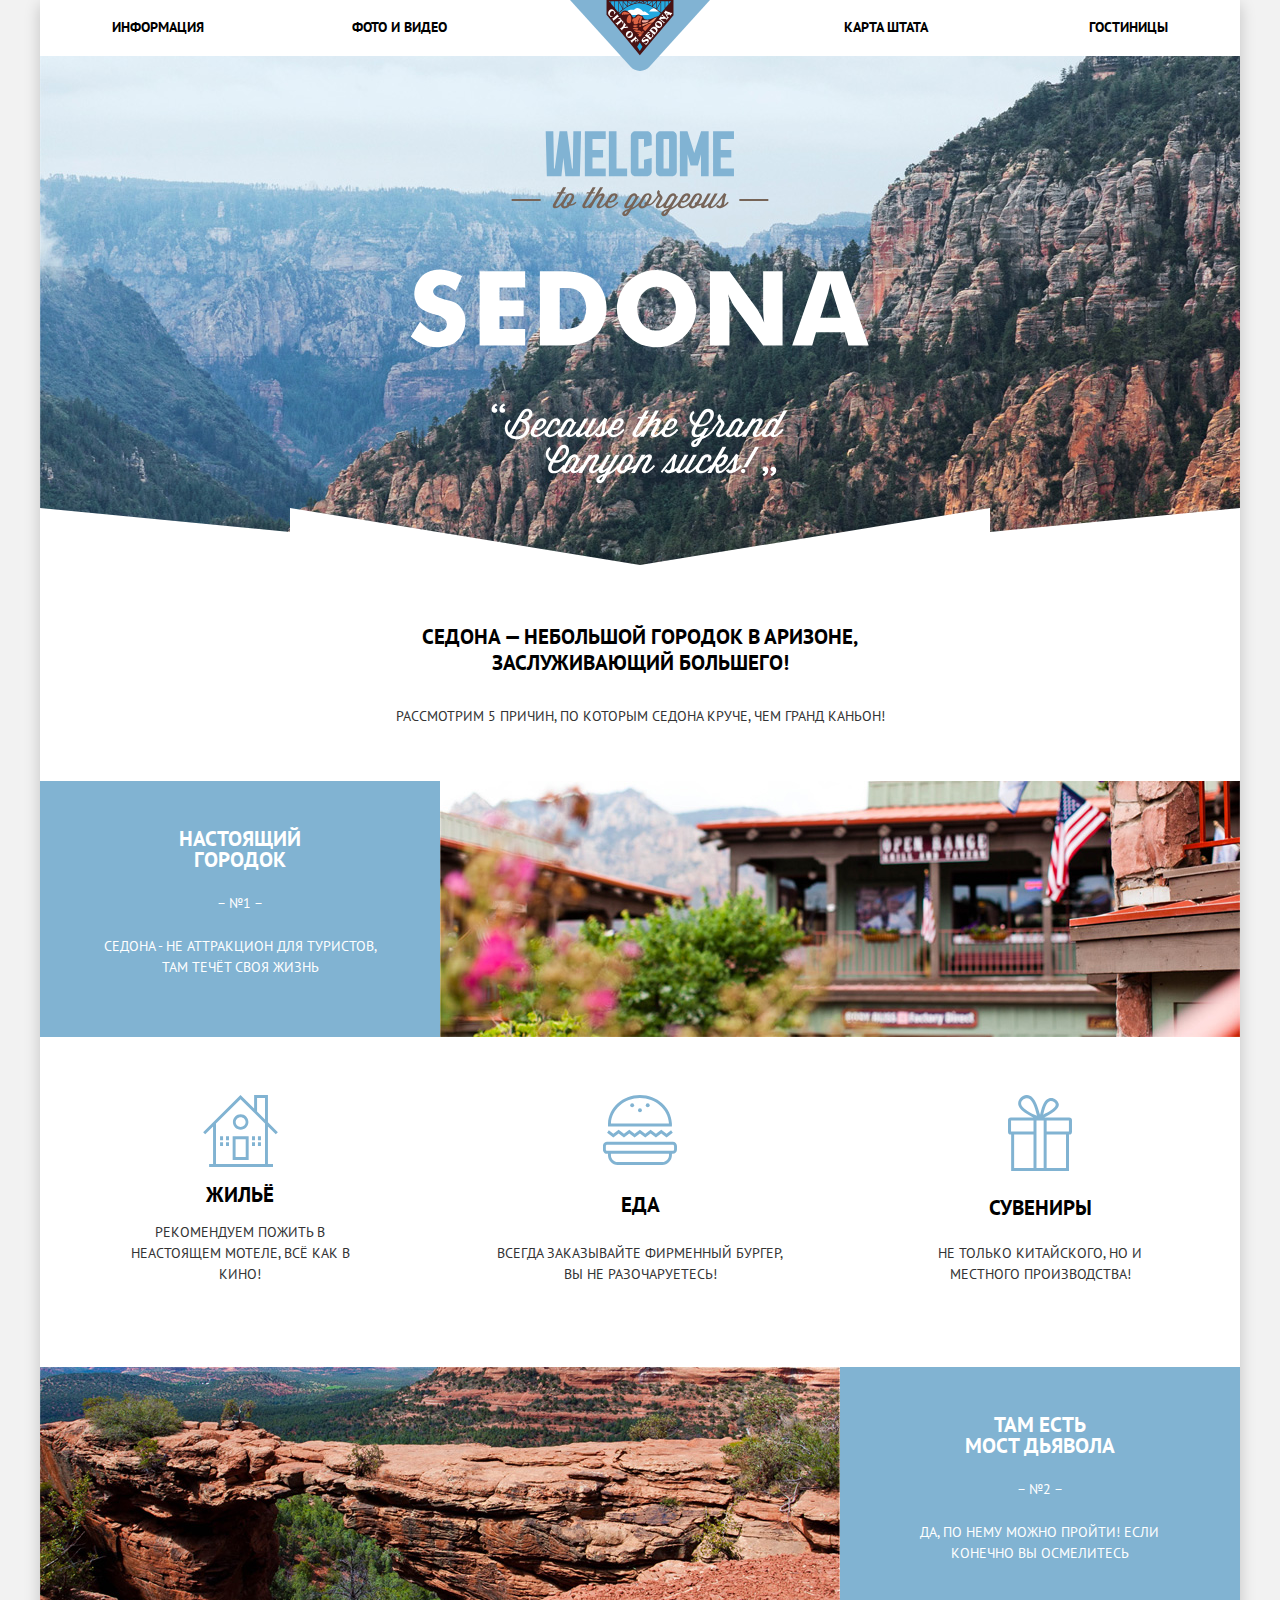
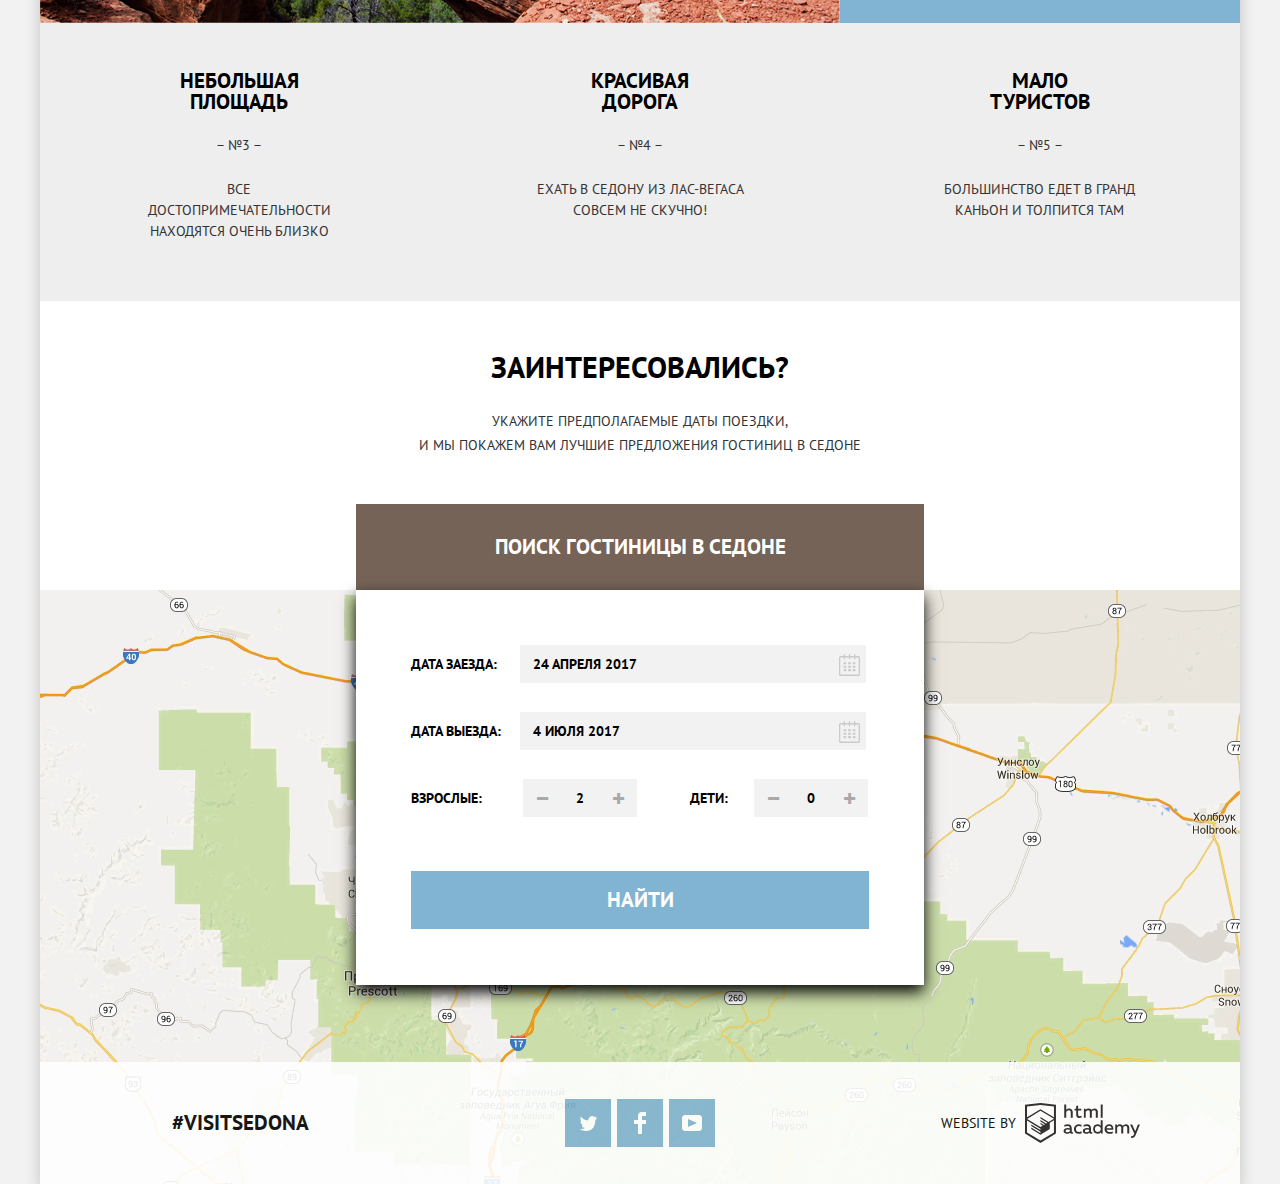
==== commit f714c300: "завершила вёрстку личного проекта" ====
--- a/index.html
+++ b/index.html
@@ -31,14 +31,14 @@
         <section class="about">
           <h2 class="visually-hidden">О городе</h2>
           <h3>Седона — небольшой городок в Аризоне, заслуживающий большего!</h3>
-          <p>Рассмотрим 5 причин, по которым Седона круче, чем гранд коньон!</p>
+          <p>Рассмотрим 5 причин, по которым Седона круче, чем гранд каньон!</p>
         </section>
         <section class="reasons">
           <ul class="reasons-list">
             <li class="reasons-item">
               <div class="city">
                 <h3>Настоящий<br>городок</h3>
-                <p>- №1 -</p>
+                <p>− №1 −</p>
                 <p>Седона - не аттракцион для туристов, там течёт своя жизнь</p>
               </div>
               <img src="img/city.jpg" alt="Фото городка">
@@ -66,7 +66,7 @@
               <img src="img/bridge.jpg" alt="Фото моста">
               <div class="bridge">
                 <h3>Там есть<br>мост дьявола</h3>
-                <p>- №2 -</p>
+                <p>− №2 −</p>
                 <p>Да, по нему можно пройти! Если конечно вы осмелитесь</p>
               </div>
             </li>
@@ -74,17 +74,17 @@
               <ul class="others">
                 <li class="others-item">
                     <h3>Небольшая<br>площадь</h3>
-                    <p>- №3 -</p>
+                    <p>− №3 −</p>
                     <p>Все достопримечательности находятся очень близко</p>
                 </li>
                 <li class="others-item">
                     <h3>Красивая<br>дорога</h3>
-                    <p>- №4 -</p>
+                    <p>− №4 −</p>
                     <p>Ехать в Седону из Лас-Вегаса совсем не скучно!</p>
                 </li>
                 <li class="others-item">
                     <h3>Мало<br>туристов</h3>
-                    <p>- №5 -</p>
+                    <p>− №5 −</p>
                     <p>Большинство едет в гранд каньон и толпится там</p>
                 </li>
               </ul>
@@ -136,7 +136,7 @@
       <footer class="main-footer">
         <img src="img/map.png" width="1200" height="593" alt="Седона на карте">
         <div class="footer">
-          <p class="hashtag">&num;visitcedona</p>
+          <p class="hashtag">&num;visitsedona</p>
             <ul class="footer-social">
               <li>
                 <a class="social-button" href="#"><span class="visually-hidden">Твиттер</span>
--- a/css/style.css
+++ b/css/style.css
@@ -93,25 +93,28 @@
   margin: 0;
 }
 
+.navigation-item {
+  width: 300px;
+  padding-top: 14px;
+  padding-left: 0px;
+  padding-bottom: 16px;
+  padding-right: 0px;
+}
+
 .navigation-item:nth-child(1) {
   padding-left: 72px;
 }
 
 .navigation-item:nth-child(2) {
-  padding-left: 13px;
+  padding-left: 12px;
 }
 
 .navigation-item:nth-child(3) {
-  padding-right: 17px;
+  padding-right: 12px;
 }
 
 .navigation-item:nth-child(4) {
   padding-right: 72px;
-}
-
-.navigation-item {
-  width: 300px;
-  padding: 15px 0px;
 }
 
 .navigation-item a {
@@ -183,15 +186,22 @@
 .about {
   display: flex;
   margin: 0;
-  padding: 0;
+  padding-top: 59px;
+  padding-left: 0px;
+  padding-bottom: 52px;
+  padding-right: 0px;
   flex-direction: column;
   align-items: center;
-  justify-content: center;
+  /* justify-content: center; */
   min-height: 216px;
+  text-align: center;
   background-color: #ffffff;
 }
 
 .about h3{
+  margin: 0;
+  margin-bottom: 27px;
+  padding: 0;
   font-size: 21px;
   line-height: 26px;
   color: #000000;
@@ -201,6 +211,8 @@
 }
 
 .about p{
+  margin: 0;
+  padding: 0;
   font-size: 14px;
   line-height: 26px;
   font-weight: 400;
@@ -290,12 +302,13 @@
 .features-item {
   display: flex;
   flex-direction: column;
-  justify-content: flex-start;
-  margin: 0;
-  padding-top: 60px;
+  /* justify-content: flex-start; */
+  justify-content: space-between;
+  margin: 0;
+  padding-top: 58px;
   padding-left: 70px;
   padding-right: 70px;
-  padding-bottom: 70px;
+  padding-bottom: 82px;
   width: 400px;
   min-height: 330px;
 }
@@ -317,8 +330,6 @@
 .features-item h3 {
   margin: 0;
   padding: 0;
-  padding-top: 32px;
-  padding-bottom: 28px;
   font-size: 21px;
   line-height: 21px;
   color: #000000;
@@ -363,7 +374,7 @@
 }
 
 .others-item:nth-child(3){
-  padding-left: 77px;
+  padding-left: 76px;
   padding-right: 77px;
 }
 
@@ -378,7 +389,7 @@
 .others-item p {
   margin: 0;
   padding: 0;
-  padding-top: 19px;
+  padding-top: 23px;
   font-weight: 400;
   font-size: 14px;
   line-height: 21px;
@@ -390,12 +401,12 @@
   display: flex;
   margin: 0;
   padding: 0;
-  padding-top: 55px;
+  padding-top: 48px;
   flex-direction: column;
   align-items: center;
   justify-content: space-between;
   text-align: center;
-  height: 291px;
+  min-height: 289px;
 
   background-color: #ffffff;
 }
@@ -405,7 +416,7 @@
   flex-direction: column;
   justify-content: space-between;
 
-  height: 105px;
+  min-height: 108px;
 }
 .appointment h2 {
   margin: 0;
@@ -428,7 +439,6 @@
   font: inherit;
   text-align: center;
   color: #ffffff;
-  /* vertical-align: middle; */
   text-transform: uppercase;
   border: none;
 }
@@ -457,7 +467,7 @@
 .modal-search {
   position: absolute;
   left: 316px;
-  top: 291px;
+  top: 289px;
   z-index: 1;
   width: 568px;
   height: 395px;
@@ -485,7 +495,7 @@
   display: flex;
   flex-wrap: wrap;
   margin: 0;
-  margin-bottom: 30px;
+  margin-bottom: 29px;
   padding: 0;
   align-items: center;
 }
@@ -499,12 +509,12 @@
 .search-item label {
   margin: 0;
   padding: 0;
-  padding-right: 21px;
+  padding-right: 23px;
   text-align: left;
 }
 
 .search-item:nth-child(2) label {
-  padding-right: 17px;
+  padding-right: 19px;
 }
 
 .search-item:nth-child(3) label{
@@ -513,7 +523,7 @@
 
 .search-item:nth-child(4) label {
   padding-left: 50px;
-  padding-right: 25px;
+  padding-right: 26px;
 }
 
 .search-item input[type="text"]{
@@ -621,37 +631,29 @@
 .filter {
   display: flex;
   padding: 0;
-  padding-top: 31px;
-  padding-bottom: 31px;
+  padding-top: 28px;
+  padding-bottom: 0px;
   font-size: 16px;
   line-height: 21px;
   color: #ffffff;
   font-weight: 700;
-  /* Временно для сетки */
-  min-height: 217px;
-}
-
-/* .filter div {
-  box-shadow: inset 0 0 0 2px rgb(234, 55, 145);
-} */
+}
 
 .filter fieldset {
   border: none;
-  /* box-shadow: inset 0 0 0 2px rgb(34, 55, 145); */
 }
 
 .filter fieldset:first-child {
   margin-left: 56px;
-  /* правый отступ нужно уточнить */
   margin-right: 90px;
 }
 
 .filter fieldset:nth-child(2) {
-  margin-right: 335px;
+  margin-right: 337px;
 }
 
 .filter legend {
-  margin-bottom: 28px;
+  margin-bottom: 18px;
 }
 
 .filter ul {
@@ -659,14 +661,13 @@
   padding: 0;
   list-style: none;
   font-size: 14px;
+  line-height: 21px;
+  font-weight: 400;
 }
 
 .filter-option {
-  /*  нужно уточнить */
-  margin-bottom: 36px;
-  padding-left: 40px;
-  /* background: rgba(0, 128, 0, 0.2);
-  box-shadow: 0 0 0 3px green; */
+  margin-bottom: 24px;
+  padding-left: 43px;
 }
 
 .filter-option label {
@@ -683,24 +684,231 @@
   position: absolute;
   left: -40px;
   top: 0;
-  width: 27px;
-  height: 23px;
-}
-
-.filter-checkbox:checked + label::after {
+}
+
+.filter-checkbox:checked + label::before {
   content: url("../img/checkbox-on.svg");
-
   position: absolute;
   left: -40px;
   top: 0;
-  width: 27px;
-  height: 23px;
+}
+
+.filter-checkbox:disabled + label::before {
+  content: url("../img/checkbox-off-disabled.svg");
+  position: absolute;
+  left: -40px;
+  top: 0;
+}
+
+.filter-checkbox:checked:disabled + label::before {
+  content: url("../img/checkbox-on-disabled.svg");
+  position: absolute;
+  left: -40px;
+  top: 0;
+}
+
+.filter-range {
+  width: 316px;
+}
+
+.filter-range-title {
+  margin-bottom: 10px;
+}
+
+.price-controls {
+  position: relative;
+  height: 34px;
+  margin-bottom: 20px;
+  font-size: 0;
+  border: 2px solid  #ffffff;
+  border-radius: 2px;
+}
+
+.price-controls label {
+  /* display: inline-block; */
+
+  font-size: 14px;
+  line-height: 30px;
+  font-weight: 400;
+  vertical-align: top;
+
+  cursor: pointer;
+}
+
+.price-controls .min-price,
+.price-controls .max-price {
+  width: 90px;
+  padding-left: 65px;
+}
+
+.price-controls input {
+  width: 60px;
+  margin: 0;
+
+  color: inherit;
+  font: inherit;
+
+  background: none;
+  border: none;
+}
+
+.price-controls::after {
+  content: "";
+  position: absolute;
+  top: 50%;
+  left: 50%;
+
+  width: 2px;
+  height: 22px;
+
+  background: #ffffff;
+  transform: translate(-50%, -50%);
+}
+
+.range-controls {
+  position: relative;
+
+  margin-bottom: 32px;
+}
+
+.range-controls .scale {
+  height: 2px;
+
+  background: rgba(255, 255, 255, 0.3);
+}
+
+.range-controls .bar {
+  width: 80%;
+  height: 2px;
+
+  background: #ffffff;
+}
+
+.range-toggle {
+  position: absolute;
+  top: -9px;
+  width: 4px;
+  height: 4px;
+
+  background: #ababab;
+  border: 8px solid #ffffff;
+  border-radius: 50%;
+  box-shadow: 0 2px 1px 0 rgba(0, 1, 1, 0.2);
+  cursor: pointer;
+}
+
+.range-toggle:hover {
+  background: #1c4f80;
+}
+
+.range-toggle-min {
+  left: 0;
+}
+
+.range-toggle-max {
+  left: 80%;
+}
+
+.btn-transparent {
+  display: block;
+  margin: 0 auto;
+  padding-top: 6px;
+  padding-bottom: 6px;
+  padding-left: 35px;
+  padding-right: 33px;
+
+  font-size: 14px;
+  line-height: 20px;
+  color: #ffffff;
+  text-transform: uppercase;
+
+  background: transparent;
+  border: 2px solid #ffffff;
+  border-radius: 2px;
+  cursor: pointer;
+}
+
+.btn-transparent:hover {
+  color: #000000;
+
+  background: #ffffff;
 }
 
 .sort {
   border-bottom: 1px solid #e5e5e5;
+  display: flex;
+  align-items: baseline;
+  margin: 0;
+  padding: 0;
+  padding-top: 12px;
+  padding-bottom: 10px;
+  padding-left: 71px;
+  padding-right: 73px;
   /* Временно для сетки */
   min-height: 86px;
+}
+
+.sort h2 {
+  font-size: 21px;
+  line-height: 26px;
+  margin-right: 49px;
+}
+
+.sort p {
+  font-size: 12px;
+  font-weight: 400;
+  line-height: 18px;
+
+  margin-right: 40px;
+}
+
+.sort-type {
+ display: block;
+ margin-right: 33px;
+ font-size: 12px;
+ line-height: 13px;
+ font-weight: 400;
+ text-align: left;
+ color: rgba(0, 0, 0, 0.3);
+ border-bottom: 1px dotted #81b3d2;
+}
+
+.sort-type:hover,
+.sort-type:focus {
+  color: #81b3d2
+}
+
+.sort-type:active {
+  color: #000000;
+  border: none;
+}
+
+.sort-current {
+ color: #81b3d2;
+ border: none;
+}
+
+.up-down {
+  display: flex;
+  width: 34px;
+  justify-content: space-between;
+  margin-left: 469px;
+}
+.up-down-item {
+  fill: #cacaca
+}
+
+.up-down-item:hover,
+.up-down-item:focus {
+  fill: #231F20;
+}
+
+.up-down-item:active {
+  fill:#81b3d2;
+}
+
+.up-down-current {
+  fill:#81b3d2;
 }
 
 .catalog {
@@ -717,8 +925,8 @@
 
 .catalog-item {
   border-bottom: 1px solid #e5e5e5;
-  padding-top: 27px;
-  padding-bottom: 30px;
+  padding-top: 25px;
+  padding-bottom: 26px;
   padding-left: 72px;
   padding-right: 73px;
   display: flex;
@@ -729,6 +937,7 @@
 .catalog-item-image {
   width=135px;
   margin: 0;
+  margin-top: 5px;
   margin-right: 30px;
 }
 
@@ -744,6 +953,8 @@
 
 .catalog-item-head {
   width: 780px;
+  font-size: 21px;
+  line-height: 26px;
   margin: 0;
   margin-bottom: 7px;
   padding: 0;
@@ -774,7 +985,7 @@
 .catalog-item-info p,
 .catalog-item-book p {
   margin: 0;
-  margin-bottom: 13px;
+  margin-bottom: 16px;
   padding: 0;
   font-size: 14px;
   line-height: 21px;
@@ -783,7 +994,7 @@
 
 .button-info {
   margin: 0;
-  padding: 3px 17px 3px 17px;
+  padding: 4px 17px 4px 17px;
   font-size: 14px;
   line-height: 21px;
   background-color: #81b3d2;
@@ -791,7 +1002,7 @@
 
 .button-book {
   margin: 0;
-  padding: 3px 16px 3px 16px;
+  padding: 4px 19px 4px 16px;
   font-size: 14px;
   line-height: 21px;
   background-color: #766357;
@@ -808,12 +1019,12 @@
 }
 
 .stars {
-  font-size: 18px;
-  line-height: 18px;
+  font-size: 24px;
+  line-height: 24px;
   text-align: right;
   margin: 0;
   padding: 0;
-  margin-bottom: 47px;
+  margin-bottom: 44px;
   color: #81b3d2;
 }
 
@@ -825,8 +1036,8 @@
   margin: 0;
   padding-top: 3px;
   padding-bottom: 3px;
-  padding-left: 14px;
-  padding-right: 13px;
+  padding-left: 15px;
+  padding-right: 12px;
   color: #666666;
 
   background-color: #f2f2f2;
@@ -840,12 +1051,16 @@
   min-height: 120px;
 }
 
+.main-footer img{
+  display: block;
+}
+
 .footer {
   display: flex;
   position: absolute;
   bottom: 0px;
   margin: 0;
-  padding: 36px 0px;
+  padding: 37px 0px;
   text-align: center;
   color: #000000;
   background-color: #ffffff;
@@ -906,8 +1121,7 @@
 
 .developer a {
   margin: 0;
-  margin-left: 5px;
-  margin-top: 5px;
+  margin-left: 9px;
   padding: 0;
   color: #000000;
   background-color: #ffffff;
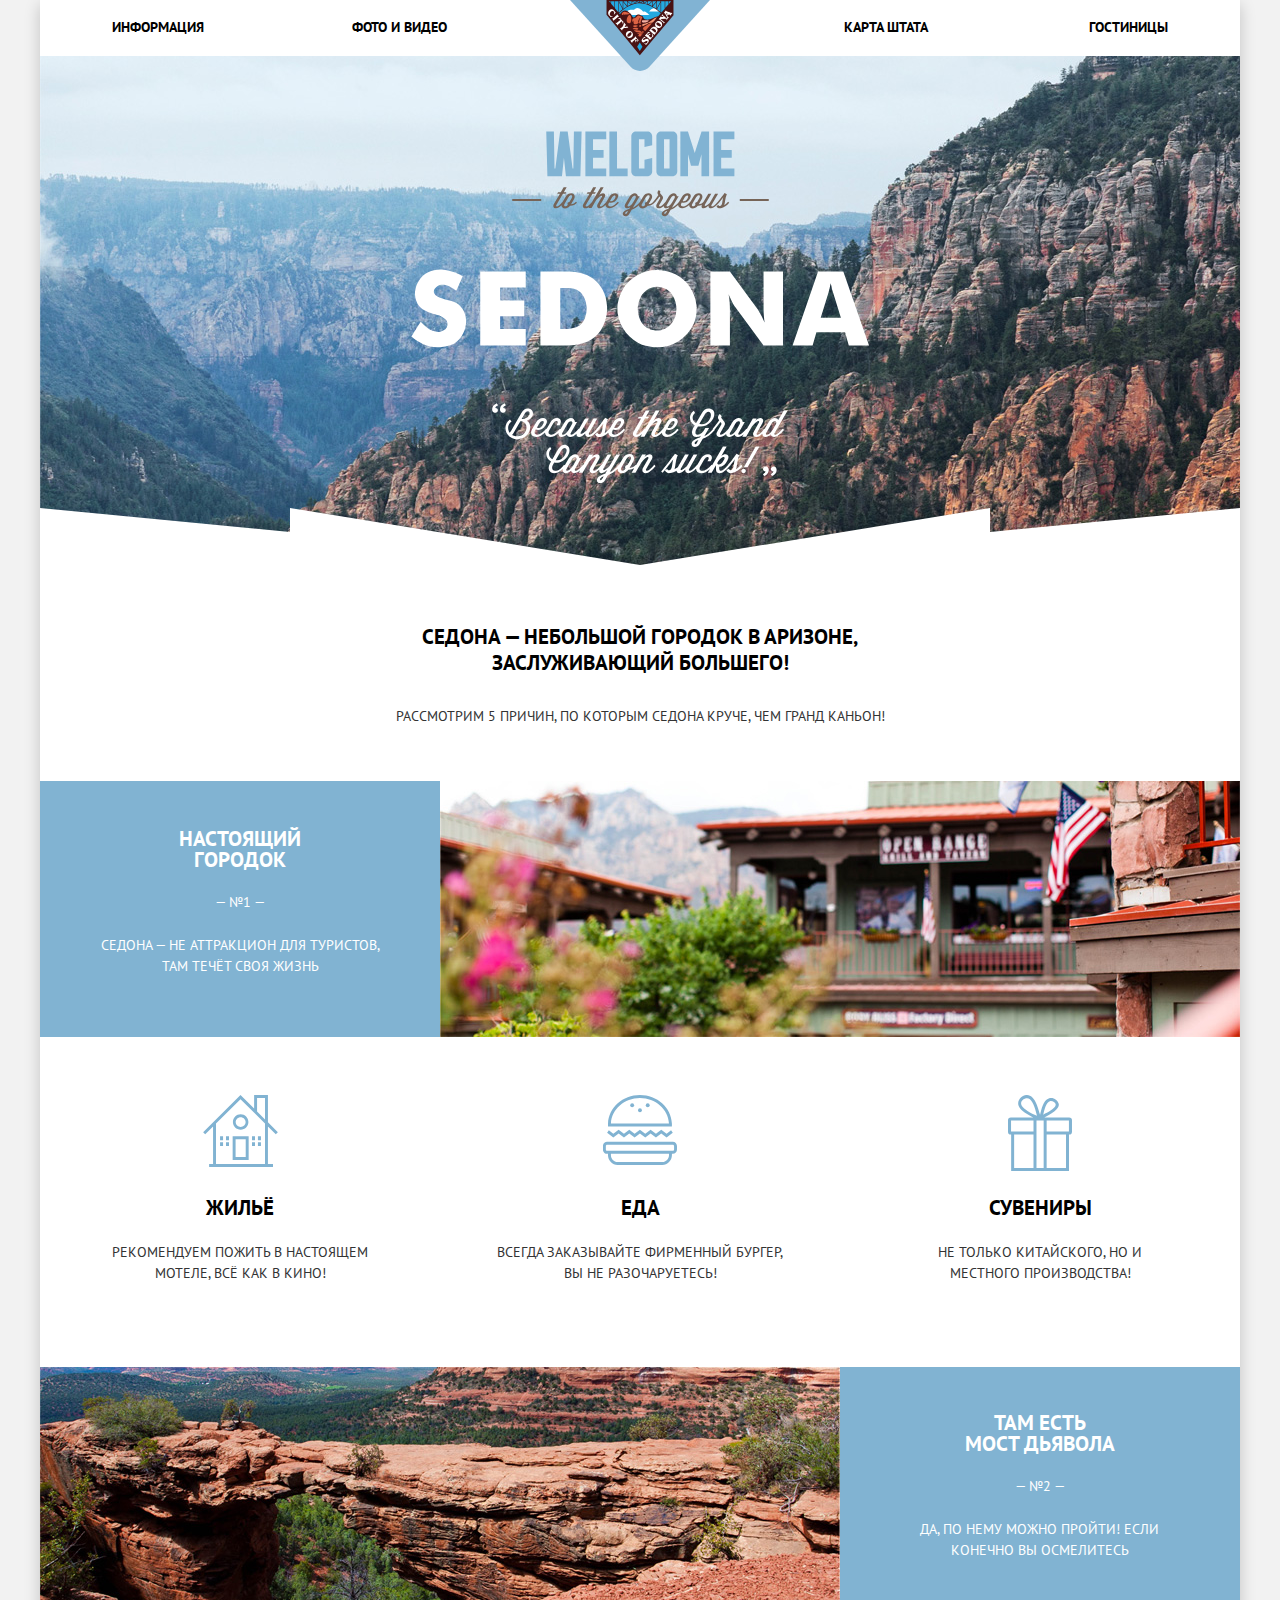
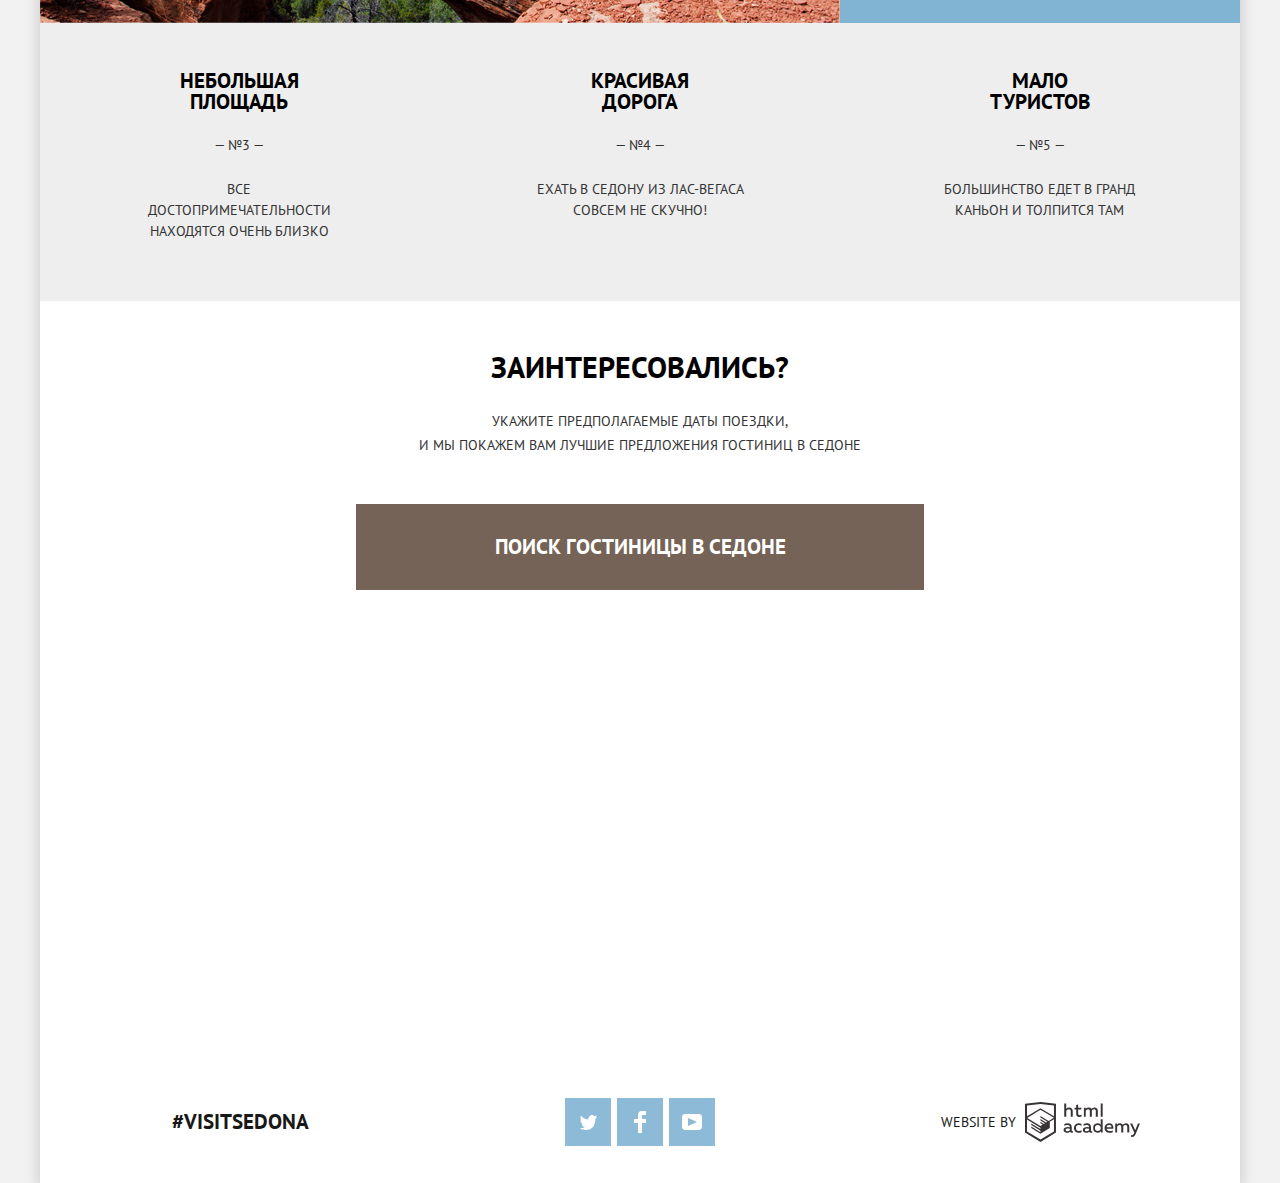
==== commit 8378dbf2: "Закончила проект" ====
--- a/index.html
+++ b/index.html
@@ -26,7 +26,7 @@
         <h1 class="visually-hidden">Седона</h1>
         <section class="welcome">
           <h2 class="visually-hidden">Добро пожаловать в Седону</h2>
-          <img src="img/intro-welcome.svg" height="353" alt="Добро пожаловать в Седону">
+          <img src="img/intro-welcome.svg" width="459" height="353" alt="Добро пожаловать в Седону">
         </section>
         <section class="about">
           <h2 class="visually-hidden">О городе</h2>
@@ -38,17 +38,17 @@
             <li class="reasons-item">
               <div class="city">
                 <h3>Настоящий<br>городок</h3>
-                <p>− №1 −</p>
-                <p>Седона - не аттракцион для туристов, там течёт своя жизнь</p>
+                <p>— №1 —</p>
+                <p>Седона — не аттракцион для туристов, там течёт своя жизнь</p>
               </div>
-              <img src="img/city.jpg" alt="Фото городка">
+              <img src="img/city.jpg" width="800px" height="256px" alt="Фото городка">
             </li>
             <li class="reasons-item">
               <ul class="features">
                 <li class="features-item">
                   <img src="img/features-house.svg" width="75" height="72" alt="Домик">
                   <h3>Жильё</h3>
-                  <p>Рекомендуем пожить в неастоящем мотеле, всё как в кино!</p>
+                  <p>Рекомендуем пожить в настоящем мотеле, всё как в кино!</p>
                 </li>
                 <li class="features-item">
                   <img src="img/features-food.svg" width="74" height="70" alt="Еда">
@@ -63,10 +63,10 @@
               </ul>
             </li>
             <li class="reasons-item">
-              <img src="img/bridge.jpg" alt="Фото моста">
+              <img src="img/bridge.jpg" width="800px" height="256px" alt="Фото моста">
               <div class="bridge">
                 <h3>Там есть<br>мост дьявола</h3>
-                <p>− №2 −</p>
+                <p>— №2 —</p>
                 <p>Да, по нему можно пройти! Если конечно вы осмелитесь</p>
               </div>
             </li>
@@ -74,17 +74,17 @@
               <ul class="others">
                 <li class="others-item">
                     <h3>Небольшая<br>площадь</h3>
-                    <p>− №3 −</p>
+                    <p>— №3 —</p>
                     <p>Все достопримечательности находятся очень близко</p>
                 </li>
                 <li class="others-item">
                     <h3>Красивая<br>дорога</h3>
-                    <p>− №4 −</p>
+                    <p>— №4 —</p>
                     <p>Ехать в Седону из Лас-Вегаса совсем не скучно!</p>
                 </li>
                 <li class="others-item">
                     <h3>Мало<br>туристов</h3>
-                    <p>− №5 −</p>
+                    <p>— №5 —</p>
                     <p>Большинство едет в гранд каньон и толпится там</p>
                 </li>
               </ul>
@@ -97,8 +97,8 @@
             <h2>Заинтересовались?</h2>
             <p class="appointment-item">Укажите предполагаемые даты поездки, <br>и мы покажем вам лучшие предложения гостиниц в Седоне</p>
           </div>
-          <a class="button search" href="#">Поиск гостиницы в Седоне</a>
-          <section class="modal-search">
+          <a class="button search" href="search.html">Поиск гостиницы в Седоне</a>
+          <section class="modal">
             <h2 class="visually-hidden">Поиск гостиницы в Седоне </h2>
             <form class="search-form" action="https://echo.htmlacademy.ru" method="post">
               <p class="search-item">
@@ -134,7 +134,8 @@
         </section>
       </main>
       <footer class="main-footer">
-        <img src="img/map.png" width="1200" height="593" alt="Седона на карте">
+        <!-- <img src="img/map.png" width="1200" height="593" alt="Седона на карте"> -->
+        <iframe src="https://www.google.com/maps/embed?pb=!1m18!1m12!1m3!1d512417.2730860017!2d-111.88109628234292!3d34.94630639356007!2m3!1f0!2f0!3f0!3m2!1i1024!2i768!4f13.1!3m3!1m2!1s0x872da132f942b00d%3A0x5548c523fa6c8efd!2z0KHQtdC00L7QvdCwLCDQkNGA0LjQt9C-0L3QsCA4NjMzNiwg0KHQqNCQ!5e0!3m2!1sru!2sru!4v1560154967419!5m2!1sru!2sru" height="593" frameborder="0" style="border:0" allowfullscreen></iframe>
         <div class="footer">
           <p class="hashtag">&num;visitsedona</p>
             <ul class="footer-social">
@@ -163,5 +164,7 @@
         </div>
       </footer>
     </div>
+    <script src="js/script.js">    
+    </script>
   </body>
 </html>
--- a/css/style.css
+++ b/css/style.css
@@ -160,9 +160,11 @@
   padding: 0;
   flex-direction: column;
   justify-content: flex-start;
+  align-items: center;
   text-align: center;
   height: 509px;
 
+background-color: #e1eff8;
   background-image: url("../img/bg.jpg");
   background-position: 0px -85px;
   background-repeat: no-repeat;
@@ -253,7 +255,6 @@
 .city {
   display: flex;
   flex-direction: column;
-  justify-content: space-between;
   line-height: 21px;
   padding-top: 47px;
   padding-left: 60px;
@@ -264,9 +265,8 @@
 .bridge {
   display: flex;
   flex-direction: column;
-  justify-content: space-between;
-  line-height: 21px;
-  padding-top: 47px;
+  line-height: 21px;
+  padding-top: 45px;
   padding-left: 48px;
   padding-right: 49px;
   padding-bottom: 59px;
@@ -287,6 +287,7 @@
   font-weight: 400;
   margin: 0;
   padding: 0;
+  padding-top: 22px;
 }
 
 .features {
@@ -302,13 +303,11 @@
 .features-item {
   display: flex;
   flex-direction: column;
-  /* justify-content: flex-start; */
-  justify-content: space-between;
   margin: 0;
   padding-top: 58px;
   padding-left: 70px;
   padding-right: 70px;
-  padding-bottom: 82px;
+  padding-bottom: 78px;
   width: 400px;
   min-height: 330px;
 }
@@ -329,10 +328,20 @@
 
 .features-item h3 {
   margin: 0;
+  margin-top: 30px;
+  margin-bottom: 24px;
   padding: 0;
   font-size: 21px;
   line-height: 21px;
   color: #000000;
+}
+
+.features-item:nth-child(2) h3 {
+  margin-top: 32px;
+}
+
+.features-item:nth-child(3) h3 {
+  margin-top: 26px;
 }
 
 .features-item p {
@@ -352,7 +361,6 @@
   list-style: none;
   flex-direction: row;
   background-color: #eeeeee;
-  /* text-align: center; */
 }
 
 .others-item {
@@ -464,7 +472,8 @@
   color: rgba(255, 255, 255, 0.3);
   background-color: #503e33;
 }
-.modal-search {
+.modal {
+  display: none;
   position: absolute;
   left: 316px;
   top: 289px;
@@ -474,7 +483,19 @@
   margin: 0;
   padding: 55px;
   background-color: #ffffff;
-  box-shadow: 0px 7px 15px 0;
+  box-shadow: 0px 7px 15px 0 rgba(0, 1, 1, 0.15);
+}
+
+@keyframes drop {
+  0% {transform: translateY(-395px);}
+  100% {transform: translateY(0);}
+}
+
+.modal-show {
+  display: block;
+
+  animation-name: drop;
+  animation-duration: 0.7s;
 }
 
 .search-form {
@@ -538,7 +559,7 @@
   padding: 0;
   padding-left: 13px;
   background-color: #f2f2f2;
-  border: 0px;
+  border: 2px solid #f2f2f2;
 }
 
 .search-item:nth-child(3) input[type="text"],
@@ -552,11 +573,12 @@
 .search-form input[type="text"]:hover {
   outline: none;
   background-color: #ebebeb;
+  border-color: #ebebeb;
 }
 
 .search-form input[type="text"]:focus {
   outline: none;
-  border: solid 2px #e5e5e5;
+  border-color: #e5e5e5;
   background-color: #ffffff;
 }
 
@@ -622,6 +644,7 @@
 }
 
 .filters {
+  background-color: #7ca2c6;
   background-image: url("../img/filter-bg.jpg");
   background-position: 0 -300px;
   background-repeat: no-repeat;
@@ -631,8 +654,8 @@
 .filter {
   display: flex;
   padding: 0;
-  padding-top: 28px;
-  padding-bottom: 0px;
+  padding-top: 27px;
+  padding-left: 56px;
   font-size: 16px;
   line-height: 21px;
   color: #ffffff;
@@ -644,8 +667,8 @@
 }
 
 .filter fieldset:first-child {
-  margin-left: 56px;
-  margin-right: 90px;
+
+  margin-right: 92px;
 }
 
 .filter fieldset:nth-child(2) {
@@ -653,7 +676,7 @@
 }
 
 .filter legend {
-  margin-bottom: 18px;
+  margin-bottom: 19px;
 }
 
 .filter ul {
@@ -667,7 +690,7 @@
 
 .filter-option {
   margin-bottom: 24px;
-  padding-left: 43px;
+  padding-left: 42px;
 }
 
 .filter-option label {
@@ -708,48 +731,39 @@
 }
 
 .filter-range {
-  width: 316px;
+  width: 318px;
 }
 
 .filter-range-title {
-  margin-bottom: 10px;
+  margin-bottom: 11px;
 }
 
 .price-controls {
   position: relative;
-  height: 34px;
+  height: 36px;
   margin-bottom: 20px;
+  padding-top: 5px;
   font-size: 0;
   border: 2px solid  #ffffff;
   border-radius: 2px;
 }
 
-.price-controls label {
-  /* display: inline-block; */
-
-  font-size: 14px;
-  line-height: 30px;
+.price-controls span {
+  font-size: 14px;
+  line-height: 21px;
   font-weight: 400;
+  width: 150px;
+  padding-left: 64px;
+
   vertical-align: top;
-
-  cursor: pointer;
-}
-
-.price-controls .min-price,
-.price-controls .max-price {
-  width: 90px;
-  padding-left: 65px;
-}
-
-.price-controls input {
-  width: 60px;
-  margin: 0;
-
-  color: inherit;
-  font: inherit;
-
-  background: none;
-  border: none;
+}
+
+.min-price {
+  padding-right: 54px;
+}
+
+.max-price {
+  padding-right: 50px;
 }
 
 .price-controls::after {
@@ -787,10 +801,10 @@
 .range-toggle {
   position: absolute;
   top: -9px;
-  width: 4px;
-  height: 4px;
-
-  background: #ababab;
+  width: 20px;
+  height: 20px;
+
+  background-color: #ababab;
   border: 8px solid #ffffff;
   border-radius: 50%;
   box-shadow: 0 2px 1px 0 rgba(0, 1, 1, 0.2);
@@ -811,7 +825,8 @@
 
 .btn-transparent {
   display: block;
-  margin: 0 auto;
+  margin: 0;
+  margin-left: 84px;
   padding-top: 6px;
   padding-bottom: 6px;
   padding-left: 35px;
@@ -841,11 +856,9 @@
   margin: 0;
   padding: 0;
   padding-top: 12px;
-  padding-bottom: 10px;
+  padding-bottom: 13px;
   padding-left: 71px;
   padding-right: 73px;
-  /* Временно для сетки */
-  min-height: 86px;
 }
 
 .sort h2 {
@@ -911,11 +924,6 @@
   fill:#81b3d2;
 }
 
-.catalog {
-  /* Временно для сетки */
-  min-height: 453px;
-}
-
 .catalog-list {
   margin: 0;
   padding: 0;
@@ -926,12 +934,10 @@
 .catalog-item {
   border-bottom: 1px solid #e5e5e5;
   padding-top: 25px;
-  padding-bottom: 26px;
+  padding-bottom: 27px;
   padding-left: 72px;
   padding-right: 73px;
   display: flex;
-  /* Временно для сетки */
-  min-height: 151px;
 }
 
 .catalog-item-image {
@@ -971,9 +977,6 @@
   margin: 0;
   margin-right: 6px;
   padding: 0;
-  /* display: flex;
-  flex-direction: column;
-  justify-content: flex-start; */
 }
 
 .catalog-item-book {
@@ -994,7 +997,7 @@
 
 .button-info {
   margin: 0;
-  padding: 4px 17px 4px 17px;
+  padding: 4px 17px 5px 17px;
   font-size: 14px;
   line-height: 21px;
   background-color: #81b3d2;
@@ -1002,7 +1005,7 @@
 
 .button-book {
   margin: 0;
-  padding: 4px 19px 4px 16px;
+  padding: 4px 19px 5px 16px;
   font-size: 14px;
   line-height: 21px;
   background-color: #766357;
@@ -1022,6 +1025,7 @@
   font-size: 24px;
   line-height: 24px;
   text-align: right;
+  letter-spacing: -1.5px;
   margin: 0;
   padding: 0;
   margin-bottom: 44px;
@@ -1049,6 +1053,8 @@
   padding: 0;
   background-color: #ffffff;
   min-height: 120px;
+  display: flex;
+  flex-direction: column;
 }
 
 .main-footer img{
@@ -1060,7 +1066,10 @@
   position: absolute;
   bottom: 0px;
   margin: 0;
-  padding: 37px 0px;
+  padding-top: 35px;
+  padding-bottom: 37px;
+  padding-left: 0px;
+  padding-right: 0px;
   text-align: center;
   color: #000000;
   background-color: #ffffff;
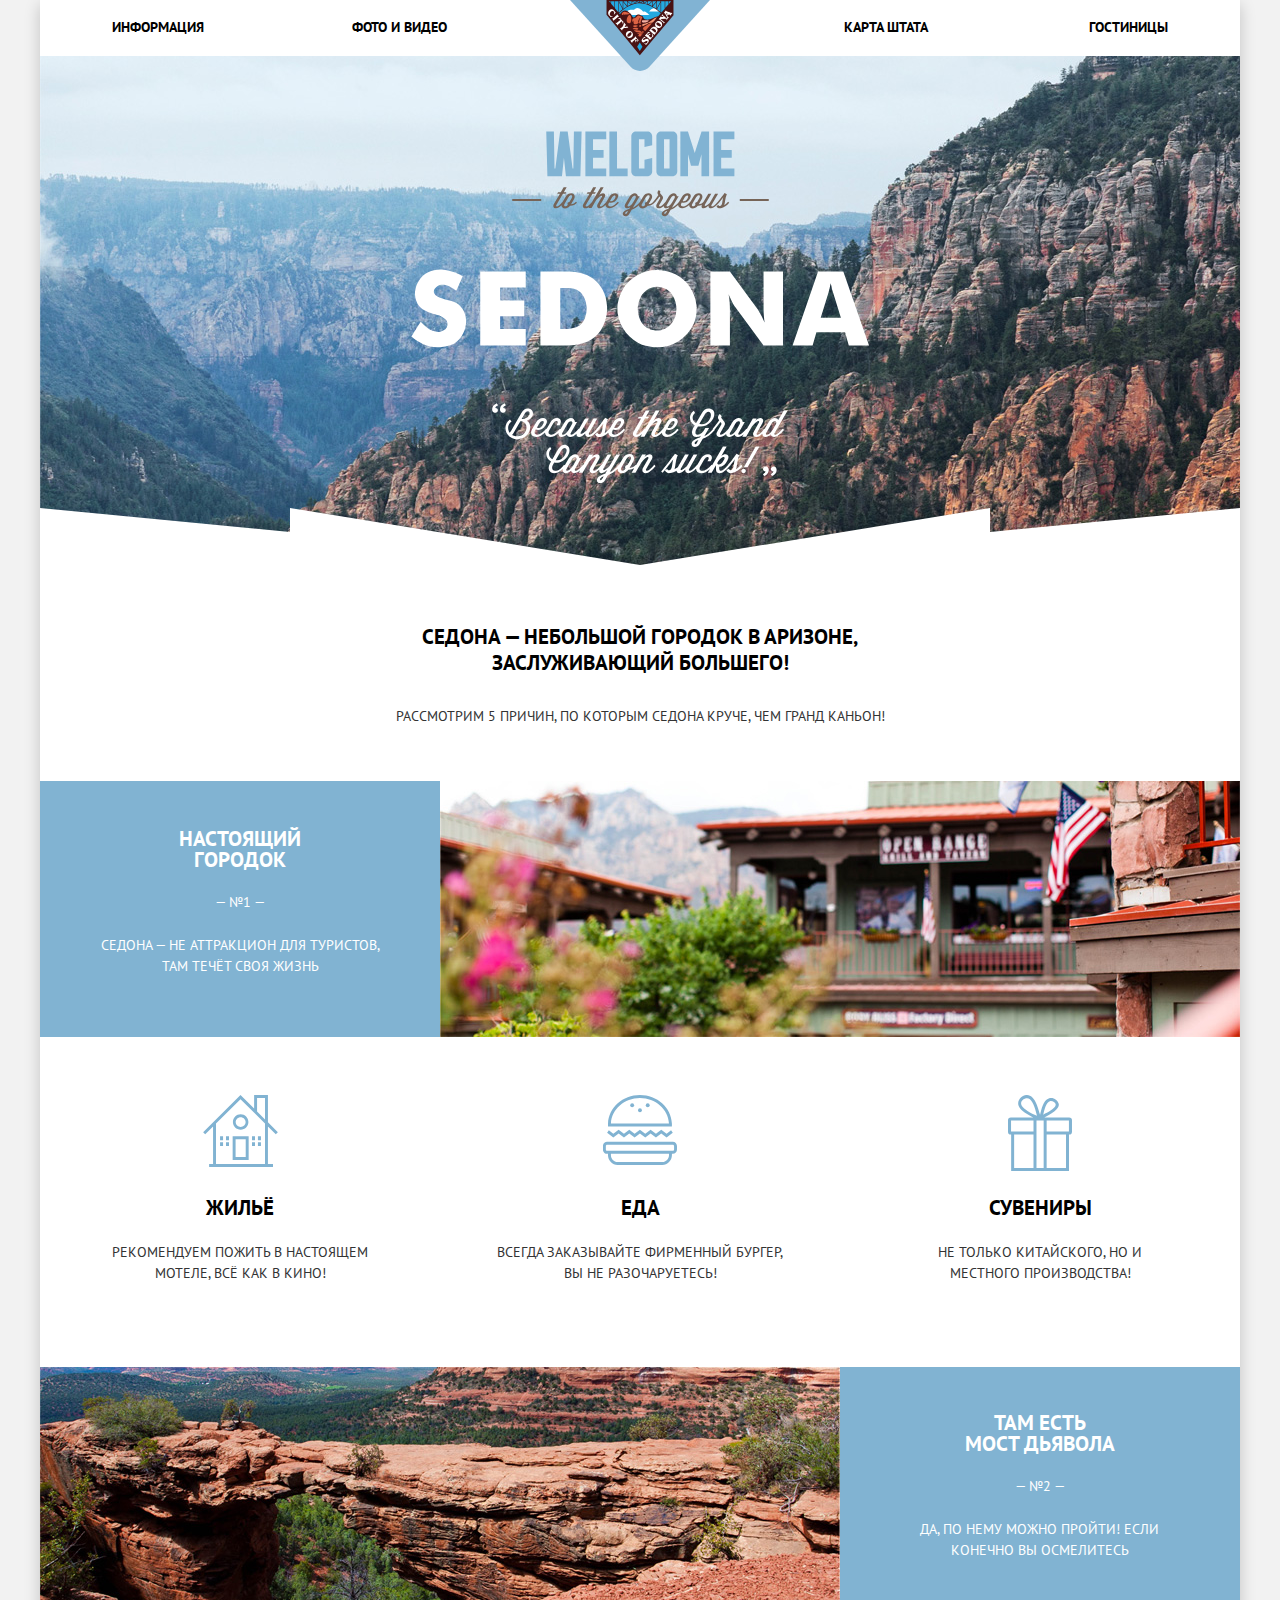
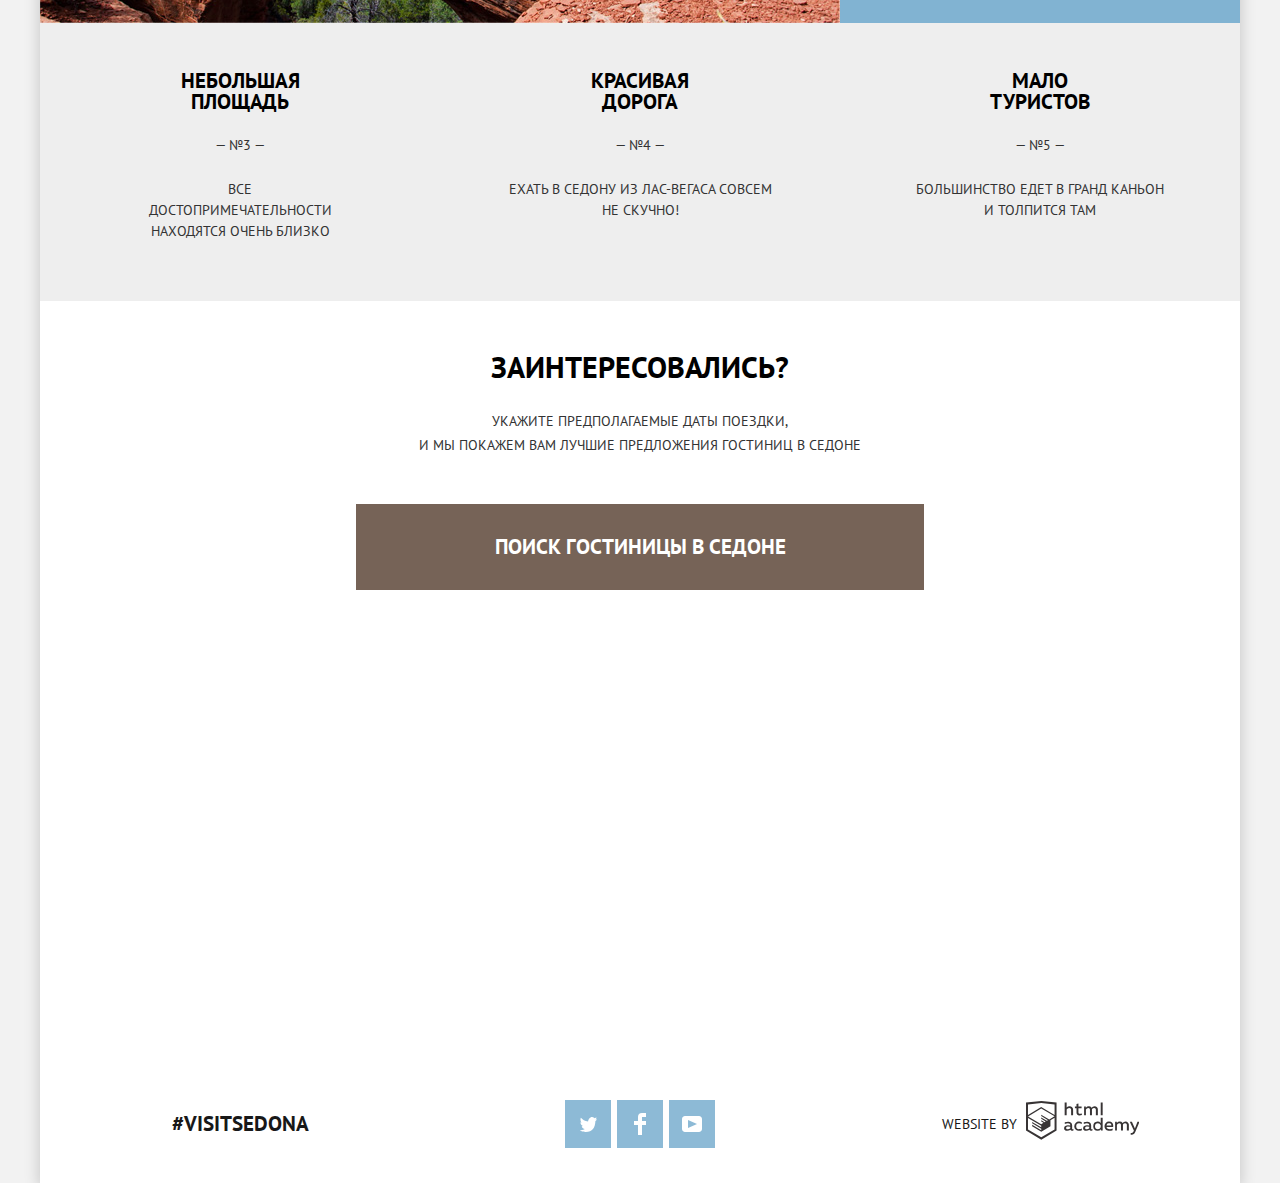
==== commit 58d29ec9: "Доработка проекта" ====
--- a/index.html
+++ b/index.html
@@ -1,170 +1,193 @@
 <!DOCTYPE html>
 <html lang="ru">
-  <head>
-    <meta charset="utf-8">
-    <title>HTML Academy: Седона</title>
-    <link href="https://fonts.googleapis.com/css?family=PT+Sans:400,700&display=swap&subset=cyrillic" rel="stylesheet">
-    <link href="css/normalize.css" rel="stylesheet">
-    <link href="css/style.css" rel="stylesheet">
-  </head>
-  <body>
-    <div class="container">
-      <header class="main-header">
-        <a class="main-header-logo">
-            <img src="img/logo-sedona.svg" width="140" height="72" alt="Логотип городка">
-        </a>
-        <nav class="main-navigation">
-          <ul class="main-navigation-list">
-            <li class="navigation-item"><a href="info.html">Информация</a></li>
-            <li class="navigation-item"><a href="media.html">Фото и видео</a></li>
-            <li class="navigation-item right"><a href="map.html">Карта штата</a></li>
-            <li class="navigation-item right"><a href="catalog.html">Гостиницы</a></li>
-          </ul>
-        </nav>
-      </header>
-      <main>
-        <h1 class="visually-hidden">Седона</h1>
-        <section class="welcome">
-          <h2 class="visually-hidden">Добро пожаловать в Седону</h2>
-          <img src="img/intro-welcome.svg" width="459" height="353" alt="Добро пожаловать в Седону">
-        </section>
-        <section class="about">
-          <h2 class="visually-hidden">О городе</h2>
-          <h3>Седона — небольшой городок в Аризоне, заслуживающий большего!</h3>
-          <p>Рассмотрим 5 причин, по которым Седона круче, чем гранд каньон!</p>
-        </section>
-        <section class="reasons">
-          <ul class="reasons-list">
-            <li class="reasons-item">
-              <div class="city">
-                <h3>Настоящий<br>городок</h3>
-                <p>— №1 —</p>
-                <p>Седона — не аттракцион для туристов, там течёт своя жизнь</p>
-              </div>
-              <img src="img/city.jpg" width="800px" height="256px" alt="Фото городка">
-            </li>
-            <li class="reasons-item">
-              <ul class="features">
-                <li class="features-item">
-                  <img src="img/features-house.svg" width="75" height="72" alt="Домик">
-                  <h3>Жильё</h3>
-                  <p>Рекомендуем пожить в настоящем мотеле, всё как в кино!</p>
-                </li>
-                <li class="features-item">
-                  <img src="img/features-food.svg" width="74" height="70" alt="Еда">
-                  <h3>Еда</h3>
-                  <p>Всегда заказывайте фирменный бургер, вы не разочаруетесь!</p>
-                </li>
-                <li class="features-item">
-                  <img src="img/features-present.svg" width="64" height="76" alt="Сувенир">
-                  <h3>Сувениры</h3>
-                  <p>Не только китайского, но и местного производства!</p>
-                </li>
-              </ul>
-            </li>
-            <li class="reasons-item">
-              <img src="img/bridge.jpg" width="800px" height="256px" alt="Фото моста">
-              <div class="bridge">
-                <h3>Там есть<br>мост дьявола</h3>
-                <p>— №2 —</p>
-                <p>Да, по нему можно пройти! Если конечно вы осмелитесь</p>
-              </div>
-            </li>
-            <li class="reasons-item">
-              <ul class="others">
-                <li class="others-item">
-                    <h3>Небольшая<br>площадь</h3>
-                    <p>— №3 —</p>
-                    <p>Все достопримечательности находятся очень близко</p>
-                </li>
-                <li class="others-item">
-                    <h3>Красивая<br>дорога</h3>
-                    <p>— №4 —</p>
-                    <p>Ехать в Седону из Лас-Вегаса совсем не скучно!</p>
-                </li>
-                <li class="others-item">
-                    <h3>Мало<br>туристов</h3>
-                    <p>— №5 —</p>
-                    <p>Большинство едет в гранд каньон и толпится там</p>
-                </li>
-              </ul>
-            </li>
 
-          </ul>
-        </section>
-        <section class="appointment">
-          <div>
-            <h2>Заинтересовались?</h2>
-            <p class="appointment-item">Укажите предполагаемые даты поездки, <br>и мы покажем вам лучшие предложения гостиниц в Седоне</p>
-          </div>
-          <a class="button search" href="search.html">Поиск гостиницы в Седоне</a>
-          <section class="modal">
-            <h2 class="visually-hidden">Поиск гостиницы в Седоне </h2>
-            <form class="search-form" action="https://echo.htmlacademy.ru" method="post">
-              <p class="search-item">
-                <label for="date-in">Дата заезда:</label>
-                <input id="date-in" type="text" name="date-in" value="24 апреля 2017">
-                <a href="#" class="button calendar" aria-label="Календарь">
-                  <svg xmlns="http://www.w3.org/2000/svg" width="21" height="22" viewBox="0 0 21 22"><path d="M19.251 2.025h-2.845V.648c0-.381-.294-.689-.656-.689-.363 0-.656.308-.656.689v1.377h-3.938V.648c0-.381-.294-.689-.655-.689-.363 0-.657.308-.657.689v1.377H5.906V.648c0-.381-.294-.689-.656-.689-.363 0-.657.308-.657.689v1.377H1.75C.784 2.025 0 2.847 0 3.862v16.302C0 21.179.784 22 1.75 22h17.501c.966 0 1.749-.821 1.749-1.836V3.862c0-1.015-.783-1.837-1.749-1.837zm.437 18.139a.448.448 0 0 1-.437.459H1.75a.45.45 0 0 1-.438-.459V3.862a.45.45 0 0 1 .438-.459h2.844v1.378c0 .381.294.689.657.689.362 0 .656-.308.656-.689V3.403h3.938v1.378c0 .381.294.689.657.689.361 0 .655-.308.655-.689V3.403h3.938v1.378c0 .381.293.689.656.689.362 0 .656-.308.656-.689V3.403h2.845c.241 0 .437.206.437.459v16.302z"/><path d="M4.594 8.225h2.625v2.066H4.594zM4.594 11.668h2.625v2.067H4.594zM4.594 15.112h2.625v2.066H4.594zM9.188 15.112h2.625v2.066H9.188zM9.188 11.668h2.625v2.067H9.188zM9.188 8.225h2.625v2.066H9.188zM13.781 15.112h2.625v2.066h-2.625zM13.781 11.668h2.625v2.067h-2.625zM13.781 8.225h2.625v2.066h-2.625z"/></svg>
-                </a>
-              </p>
-              <p class="search-item">
-                <label for="date-out">Дата выезда:</label>
-                <input id="date-out" type="text" name="date-out" value="4 июля 2017">
-                <a href="#" class="button calendar" aria-label="Календарь">
-                  <svg xmlns="http://www.w3.org/2000/svg" width="21" height="22" viewBox="0 0 21 22"><path d="M19.251 2.025h-2.845V.648c0-.381-.294-.689-.656-.689-.363 0-.656.308-.656.689v1.377h-3.938V.648c0-.381-.294-.689-.655-.689-.363 0-.657.308-.657.689v1.377H5.906V.648c0-.381-.294-.689-.656-.689-.363 0-.657.308-.657.689v1.377H1.75C.784 2.025 0 2.847 0 3.862v16.302C0 21.179.784 22 1.75 22h17.501c.966 0 1.749-.821 1.749-1.836V3.862c0-1.015-.783-1.837-1.749-1.837zm.437 18.139a.448.448 0 0 1-.437.459H1.75a.45.45 0 0 1-.438-.459V3.862a.45.45 0 0 1 .438-.459h2.844v1.378c0 .381.294.689.657.689.362 0 .656-.308.656-.689V3.403h3.938v1.378c0 .381.294.689.657.689.361 0 .655-.308.655-.689V3.403h3.938v1.378c0 .381.293.689.656.689.362 0 .656-.308.656-.689V3.403h2.845c.241 0 .437.206.437.459v16.302z"/><path d="M4.594 8.225h2.625v2.066H4.594zM4.594 11.668h2.625v2.067H4.594zM4.594 15.112h2.625v2.066H4.594zM9.188 15.112h2.625v2.066H9.188zM9.188 11.668h2.625v2.067H9.188zM9.188 8.225h2.625v2.066H9.188zM13.781 15.112h2.625v2.066h-2.625zM13.781 11.668h2.625v2.067h-2.625zM13.781 8.225h2.625v2.066h-2.625z"/>
-                  </svg>
-                </a>
-              </p>
-              <p class="search-item">
-                <label for="adult">Взрослые:</label>
-                <button class="button button-input" type="button" aria-label="Уменьшить">−</button>
-                <input id="adult" type="text" value="2">
-                <button class="button button-input" type="button" aria-label="Увеличить">+</button>
-              </p>
-              <p class="search-item">
-                <label for="child">Дети:</label>
-                <button class="button button-input" type="button" aria-label="Уменьшить">−</button>
-                <input id="child" type="text" value="0">
-                <button class="button button-input" type="button" aria-label="Увеличить">+</button>
-              </p>
-              <button class="button button-submit" type="submit">Найти</button>
-            </form>
-          </section>
-        </section>
-      </main>
-      <footer class="main-footer">
-        <!-- <img src="img/map.png" width="1200" height="593" alt="Седона на карте"> -->
-        <iframe src="https://www.google.com/maps/embed?pb=!1m18!1m12!1m3!1d512417.2730860017!2d-111.88109628234292!3d34.94630639356007!2m3!1f0!2f0!3f0!3m2!1i1024!2i768!4f13.1!3m3!1m2!1s0x872da132f942b00d%3A0x5548c523fa6c8efd!2z0KHQtdC00L7QvdCwLCDQkNGA0LjQt9C-0L3QsCA4NjMzNiwg0KHQqNCQ!5e0!3m2!1sru!2sru!4v1560154967419!5m2!1sru!2sru" height="593" frameborder="0" style="border:0" allowfullscreen></iframe>
-        <div class="footer">
-          <p class="hashtag">&num;visitsedona</p>
-            <ul class="footer-social">
-              <li>
-                <a class="social-button" href="#"><span class="visually-hidden">Твиттер</span>
-                  <img src="img/twitter.svg" width="17" height="15" alt="Твиттер">
-                </a>
+<head>
+  <meta charset="utf-8">
+  <title>HTML Academy: Седона</title>
+  <link href="https://fonts.googleapis.com/css?family=PT+Sans:400,700&display=swap&subset=cyrillic" rel="stylesheet">
+  <link href="css/normalize.css" rel="stylesheet">
+  <link href="css/style.min.css" rel="stylesheet">
+</head>
+
+<body>
+  <div class="container">
+    <header class="main-header">
+      <a class="main-header-logo">
+        <img src="img/logo-sedona.svg" width="140" height="72" alt="Логотип городка">
+      </a>
+      <nav class="main-navigation">
+        <ul class="main-navigation-list">
+          <li class="navigation-item"><a href="info.html">Информация</a></li>
+          <li class="navigation-item"><a href="media.html">Фото и видео</a></li>
+          <li class="navigation-item right"><a href="map.html">Карта штата</a></li>
+          <li class="navigation-item right"><a href="catalog.html">Гостиницы</a></li>
+        </ul>
+      </nav>
+    </header>
+    <main>
+      <h1 class="visually-hidden">Седона</h1>
+      <section class="welcome">
+        <h2 class="visually-hidden">Добро пожаловать в Седону</h2>
+        <img src="img/intro-welcome.svg" width="459" height="353" alt="Добро пожаловать в Седону">
+      </section>
+      <section class="about">
+        <h2 class="visually-hidden">О городе</h2>
+        <h3>Седона — небольшой городок в Аризоне, заслуживающий большего!</h3>
+        <p>Рассмотрим 5 причин, по которым Седона круче, чем гранд каньон!</p>
+      </section>
+      <section class="reasons">
+        <ul class="reasons-list">
+          <li class="reasons-item">
+            <div class="city">
+              <h3>Настоящий<br>городок</h3>
+              <p>— №1 —</p>
+              <p>Седона — не аттракцион для туристов, там течёт своя жизнь</p>
+            </div>
+            <img src="img/city.jpg" width="800" height="256" alt="Фото городка">
+          </li>
+          <li class="reasons-item">
+            <ul class="features">
+              <li class="features-item">
+                <img src="img/features-house.svg" width="75" height="72" alt="Домик">
+                <h3>Жильё</h3>
+                <p>Рекомендуем пожить в настоящем мотеле, всё как в кино!</p>
               </li>
-              <li>
-                <a class="social-button" href="#"><span class="visually-hidden">Фейсбук</span>
-                  <img src="img/fb.svg" width="12" height="22" alt="Фейсбук">
-                </a>
+              <li class="features-item">
+                <img src="img/features-food.svg" width="74" height="70" alt="Еда">
+                <h3>Еда</h3>
+                <p>Всегда заказывайте фирменный бургер, вы не разочаруетесь!</p>
               </li>
-              <li>
-                <a class="social-button" href="#"><span class="visually-hidden">Ютуб</span>
-                  <img src="img/youtube.svg" width="20" height="16" alt="Ютуб">
-                </a>
+              <li class="features-item">
+                <img src="img/features-present.svg" width="64" height="76" alt="Сувенир">
+                <h3>Сувениры</h3>
+                <p>Не только китайского, но и местного производства!</p>
               </li>
             </ul>
-          <p class="developer">
-            website by
-            <a href="https://htmlacademy.ru/intensive/htmlcss"><span class="visually-hidden">HTML Academy</span>
-              <img src="img/logo-htmlacademy.svg" width="115" height="41" alt="HTML Academy">
+          </li>
+          <li class="reasons-item">
+            <img src="img/bridge.jpg" width="800" height="256" alt="Фото моста">
+            <div class="bridge">
+              <h3>Там есть<br>мост дьявола</h3>
+              <p>— №2 —</p>
+              <p>Да, по нему можно пройти! Если конечно вы осмелитесь</p>
+            </div>
+          </li>
+          <li class="reasons-item">
+            <ul class="others">
+              <li class="others-item">
+                <h3>Небольшая площадь</h3>
+                <p>— №3 —</p>
+                <p>Все достопримечательности находятся очень близко</p>
+              </li>
+              <li class="others-item">
+                <h3>Красивая дорога</h3>
+                <p>— №4 —</p>
+                <p>Ехать в Седону из Лас-Вегаса совсем не скучно!</p>
+              </li>
+              <li class="others-item">
+                <h3>Мало туристов</h3>
+                <p>— №5 —</p>
+                <p>Большинство едет в гранд каньон и толпится там</p>
+              </li>
+            </ul>
+          </li>
+        </ul>
+      </section>
+      <section class="appointment">
+        <h2>Заинтересовались?</h2>
+        <p class="appointment-item">Укажите предполагаемые даты поездки, <br>и мы покажем вам лучшие предложения гостиниц в Седоне</p>
+        <a class="button search" href="search.html">Поиск гостиницы в Седоне</a>
+        <section class="modal no-js">
+          <h2 class="visually-hidden">Поиск гостиницы в Седоне </h2>
+          <form class="search-form" action="https://echo.htmlacademy.ru" method="post">
+            <p class="search-item">
+              <label for="date-in">Дата заезда:</label>
+              <input id="date-in" type="text" name="date-in" value="24 апреля 2017">
+              <a href="#" class="button calendar" aria-label="Календарь">
+                <svg xmlns="http://www.w3.org/2000/svg" width="21" height="22" viewBox="0 0 21 22">
+                  <path
+                    d="M19.251 2.025h-2.845V.648c0-.381-.294-.689-.656-.689-.363 0-.656.308-.656.689v1.377h-3.938V.648c0-.381-.294-.689-.655-.689-.363 0-.657.308-.657.689v1.377H5.906V.648c0-.381-.294-.689-.656-.689-.363 0-.657.308-.657.689v1.377H1.75C.784 2.025 0 2.847 0 3.862v16.302C0 21.179.784 22 1.75 22h17.501c.966 0 1.749-.821 1.749-1.836V3.862c0-1.015-.783-1.837-1.749-1.837zm.437 18.139a.448.448 0 0 1-.437.459H1.75a.45.45 0 0 1-.438-.459V3.862a.45.45 0 0 1 .438-.459h2.844v1.378c0 .381.294.689.657.689.362 0 .656-.308.656-.689V3.403h3.938v1.378c0 .381.294.689.657.689.361 0 .655-.308.655-.689V3.403h3.938v1.378c0 .381.293.689.656.689.362 0 .656-.308.656-.689V3.403h2.845c.241 0 .437.206.437.459v16.302z" />
+                  <path
+                    d="M4.594 8.225h2.625v2.066H4.594zM4.594 11.668h2.625v2.067H4.594zM4.594 15.112h2.625v2.066H4.594zM9.188 15.112h2.625v2.066H9.188zM9.188 11.668h2.625v2.067H9.188zM9.188 8.225h2.625v2.066H9.188zM13.781 15.112h2.625v2.066h-2.625zM13.781 11.668h2.625v2.067h-2.625zM13.781 8.225h2.625v2.066h-2.625z" />
+                </svg>
+              </a>
+            </p>
+            <p class="search-item">
+              <label for="date-out">Дата выезда:</label>
+              <input id="date-out" type="text" name="date-out" value="4 июля 2017">
+              <a href="#" class="button calendar" aria-label="Календарь">
+                <svg xmlns="http://www.w3.org/2000/svg" width="21" height="22" viewBox="0 0 21 22">
+                  <path
+                    d="M19.251 2.025h-2.845V.648c0-.381-.294-.689-.656-.689-.363 0-.656.308-.656.689v1.377h-3.938V.648c0-.381-.294-.689-.655-.689-.363 0-.657.308-.657.689v1.377H5.906V.648c0-.381-.294-.689-.656-.689-.363 0-.657.308-.657.689v1.377H1.75C.784 2.025 0 2.847 0 3.862v16.302C0 21.179.784 22 1.75 22h17.501c.966 0 1.749-.821 1.749-1.836V3.862c0-1.015-.783-1.837-1.749-1.837zm.437 18.139a.448.448 0 0 1-.437.459H1.75a.45.45 0 0 1-.438-.459V3.862a.45.45 0 0 1 .438-.459h2.844v1.378c0 .381.294.689.657.689.362 0 .656-.308.656-.689V3.403h3.938v1.378c0 .381.294.689.657.689.361 0 .655-.308.655-.689V3.403h3.938v1.378c0 .381.293.689.656.689.362 0 .656-.308.656-.689V3.403h2.845c.241 0 .437.206.437.459v16.302z" />
+                  <path
+                    d="M4.594 8.225h2.625v2.066H4.594zM4.594 11.668h2.625v2.067H4.594zM4.594 15.112h2.625v2.066H4.594zM9.188 15.112h2.625v2.066H9.188zM9.188 11.668h2.625v2.067H9.188zM9.188 8.225h2.625v2.066H9.188zM13.781 15.112h2.625v2.066h-2.625zM13.781 11.668h2.625v2.067h-2.625zM13.781 8.225h2.625v2.066h-2.625z" />
+                </svg>
+              </a>
+            </p>
+            <p class="search-item">
+              <label for="adult">Взрослые:</label>
+              <button class="button button-input" type="button" aria-label="Уменьшить">−</button>
+              <input id="adult" type="text" value="2">
+              <button class="button button-input" type="button" aria-label="Увеличить">+</button>
+            </p>
+            <p class="search-item">
+              <label for="child">Дети:</label>
+              <button class="button button-input" type="button" aria-label="Уменьшить">−</button>
+              <input id="child" type="text" value="0">
+              <button class="button button-input" type="button" aria-label="Увеличить">+</button>
+            </p>
+            <button class="button button-submit" type="submit">Найти</button>
+          </form>
+        </section>
+      </section>
+    </main>
+    <footer class="main-footer">
+      <iframe
+        src="https://www.google.com/maps/embed?pb=!1m18!1m12!1m3!1d512417.2730860017!2d-111.88109628234292!3d34.94630639356007!2m3!1f0!2f0!3f0!3m2!1i1024!2i768!4f13.1!3m3!1m2!1s0x872da132f942b00d%3A0x5548c523fa6c8efd!2z0KHQtdC00L7QvdCwLCDQkNGA0LjQt9C-0L3QsCA4NjMzNiwg0KHQqNCQ!5e0!3m2!1sru!2sru!4v1560154967419!5m2!1sru!2sru"
+        width="1200" height="593" style="border:0" allowfullscreen>
+      </iframe>
+      <div class="footer">
+        <p class="hashtag">&num;visitsedona</p>
+        <ul class="footer-social">
+          <li>
+            <a class="social-button" href="#">
+              <span class="visually-hidden">Твиттер</span>
+              <svg xmlns="http://www.w3.org/2000/svg" xmlns:xlink="http://www.w3.org/1999/xlink" width="17" height="15" viewBox="0 0 17 15">
+                <path fill="#FFF"
+                  d="M10.95.144c1.685-.496 2.984.27 3.577 1.179.673-.231 1.331-.481 2.011-.708a2.345 2.345 0 0 1-.857 1.768c.685.17 1.304-.491 1.304-.491-.169 1-1.006 1.788-1.563 2.024-.231 6.75-3.175 11.217-10.077 11.082h-.446c-.41 0-4.164-.46-4.898-1.887 2.271.196 3.893-.422 4.693-1.177-.96-.3-2.679-.477-2.979-2.95.349.106.564.228 1.19.119C1.705 8.247.374 7.53.448 5.33c.285.328 1.067.536 1.34.472C1.085 5.561-.182 2.442.894.85c1.818 1.854 3.735 3.606 7.152 3.773C8.254 2.33 9.183.793 10.95.144z" />
+                </svg>
             </a>
-          </p>
-        </div>
-      </footer>
-    </div>
-    <script src="js/script.js">    
-    </script>
-  </body>
+          </li>
+          <li>
+            <a class="social-button" href="#">
+              <span class="visually-hidden">Фейсбук</span>
+              <svg xmlns="http://www.w3.org/2000/svg" width="12" height="22" viewBox="0 0 12 22">
+                <path fill="#FFF" d="M12 4V0H8a4 4 0 0 0-4 4v4H0v4h4v10h4V12h4V8H8V4h4z" /></svg>
+            </a>
+          </li>
+          <li>
+            <a class="social-button" href="#">
+              <span class="visually-hidden">Ютуб</span>
+              <svg xmlns="http://www.w3.org/2000/svg" xmlns:xlink="http://www.w3.org/1999/xlink" width="20" height="16" viewBox="0 0 20 16">
+                <path fill="#FFF" d="M17 0H3C1.35 0 0 1.35 0 3v10c0 1.65 1.35 3 3 3h14c1.65 0 3-1.35 3-3V3c0-1.65-1.35-3-3-3zM6.027 11.998V4.002L15.014 8l-8.987 3.998z" /></svg>
+            </a>
+          </li>
+        </ul>
+        <p class="developer">
+          website by
+          <a class="developer-cite" href="https://htmlacademy.ru/intensive/htmlcss">
+            <span class="visually-hidden">HTML Academy</span>
+            <svg xmlns="http://www.w3.org/2000/svg" width="113" height="39" viewBox="0 0 113 39">
+              <path fill="#231f20"
+                d="M46.84 28.22a2.07 2.07 0 0 0 .58-.11v1.4a3.41 3.41 0 0 1-1.24.22 1.75 1.75 0 0 1-1.75-1 5.08 5.08 0 0 1-3.3 1.13c-1.59 0-3.06-.87-3.06-2.68 0-2.24 2.08-2.93 3.9-2.93a11.63 11.63 0 0 1 2.28.26v-.31c0-1.09-.8-1.86-2.3-1.86a7.79 7.79 0 0 0-3.15.67v-1.79a10.72 10.72 0 0 1 3.35-.58c2.48 0 4 1.18 4 3.83v3.14a.57.57 0 0 0 .69.61zm-6.76-1.19a1.42 1.42 0 0 0 1.64 1.29 3.56 3.56 0 0 0 2.53-1v-1.51a10.21 10.21 0 0 0-1.9-.22c-1.1.01-2.27.35-2.27 1.45zM53.06 20.62a5.29 5.29 0 0 1 2.7.67v1.79a4.28 4.28 0 0 0-2.42-.73 2.89 2.89 0 1 0 0 5.76 5.26 5.26 0 0 0 2.55-.67v1.8a6.58 6.58 0 0 1-2.9.6 4.42 4.42 0 0 1-4.72-4.54 4.54 4.54 0 0 1 4.79-4.68zM65.84 28.22a2.07 2.07 0 0 0 .58-.11v1.4a3.41 3.41 0 0 1-1.24.22 1.75 1.75 0 0 1-1.75-1 5.08 5.08 0 0 1-3.3 1.13c-1.59 0-3.06-.87-3.06-2.68 0-2.24 2.08-2.93 3.9-2.93a11.63 11.63 0 0 1 2.28.26v-.31c0-1.09-.8-1.86-2.3-1.86a7.79 7.79 0 0 0-3.15.67v-1.79a10.72 10.72 0 0 1 3.35-.58c2.48 0 4 1.18 4 3.83v3.14a.57.57 0 0 0 .69.61zm-6.76-1.19a1.42 1.42 0 0 0 1.64 1.29 3.56 3.56 0 0 0 2.53-1v-1.51a10.21 10.21 0 0 0-1.9-.22c-1.11.01-2.27.35-2.27 1.45zM76.67 16.85v12.76h-1.76v-1.39a4.07 4.07 0 0 1-3.35 1.62 4.62 4.62 0 0 1 0-9.22 4 4 0 0 1 3.15 1.37v-5.14h2zm-4.76 5.48a2.9 2.9 0 0 0 0 5.8 3 3 0 0 0 2.79-1.84v-2.13a3.06 3.06 0 0 0-2.79-1.83zM82.99 20.62c3.48 0 4.68 2.81 4.12 5.34h-6.58c.22 1.57 1.75 2.22 3.35 2.22a6.41 6.41 0 0 0 2.77-.62v1.68a7.5 7.5 0 0 1-3.14.6c-2.68 0-5-1.53-5-4.61a4.39 4.39 0 0 1 4.48-4.61zm.09 1.62a2.39 2.39 0 0 0-2.57 2.26h4.85a2.06 2.06 0 0 0-2.28-2.26zM89.1 29.61v-8.75h1.73v1.09a4 4 0 0 1 2.92-1.33 3 3 0 0 1 2.73 1.4 4.33 4.33 0 0 1 3.06-1.4 3.21 3.21 0 0 1 3.32 3.52v5.47h-2V24.2a1.67 1.67 0 0 0-1.73-1.84 2.94 2.94 0 0 0-2.17 1.18V29.61h-2V24.2a1.67 1.67 0 0 0-1.73-1.84 3.11 3.11 0 0 0-2.32 1.35v5.91h-2zM111.47 20.86h2l-4.1 9.93c-.95 2.28-2.19 3-3.52 3a5 5 0 0 1-1.15-.15v-1.66a3 3 0 0 0 .89.13c.95 0 1.66-.67 2.17-2l.18-.44-4.16-8.82h2.13l3 6.6zM40.66 1.53v5a4 4 0 0 1 2.83-1.2A3.41 3.41 0 0 1 47.1 8.9v5.41h-2V9.15a1.9 1.9 0 0 0-2-2.1 3.08 3.08 0 0 0-2.44 1.46v5.8h-2V1.53h2zM52.43 2.42v3.12h3.17v1.71h-3.17v4c0 1.15.53 1.53 1.66 1.53a4.71 4.71 0 0 0 1.77-.35v1.68a7.14 7.14 0 0 1-2.35.38 2.68 2.68 0 0 1-3-2.88V7.23h-1.6V5.52h1.57V2.88zM58.1 14.29V5.54h1.73v1.09a4 4 0 0 1 2.92-1.33 3 3 0 0 1 2.73 1.4 4.33 4.33 0 0 1 3.06-1.4 3.21 3.21 0 0 1 3.32 3.52v5.47h-2V8.88a1.67 1.67 0 0 0-1.73-1.84 2.94 2.94 0 0 0-2.17 1.18V14.29h-2V8.88a1.67 1.67 0 0 0-1.73-1.84 3.11 3.11 0 0 0-2.32 1.35v5.91h-2zM74.72 1.52h1.95v12.76h-1.95zM15.44.02h-.16L0 1.62v28l15.28 9.09 15.28-9.09v-28zm13.12 28.45l-13.28 7.9L2 28.47V16.99l13.22 7.87v1.43l-9.07-5.4v1.38l9.11 5.47v1.46l-9.1-5.42v1.38l9.11 5.47 9.19-5.5V19.22l4.1-2.45v11.67zm0-13.16l-3.65 2.14-1.68 1-8-4.76v1.38l6.84 4.07h-.06l-.15.09-1 .57-5.64-3.36v1.38l4.45 2.65-1.05.7-3.36-2v1.38l2.21 1.3-2.25 1.35-13.16-7.82 13.17-7.92zm0-1.39L15.21 6.05l-13.2 7.86V3.41l13.28-1.39 13.28 1.39v10.51z" />
+              </svg>
+          </a>
+        </p>
+      </div>
+    </footer>
+  </div>
+  <script src="js/script.min.js">
+  </script>
+</body>
+
 </html>
--- a/css/style.min.css
+++ b/css/style.min.css
@@ -0,0 +1 @@
+html{box-sizing:border-box}*,::before,::after{box-sizing:inherit}body{margin:0;padding:0;font-family:"PT Sans",Arial,sans-serif;text-transform:uppercase;background-color:#f2f2f2}a{text-decoration:none}img{max-width:100%;height:auto}.visually-hidden:not(:focus):not(:active),input[type="checkbox"].visually-hidden,input[type="radio"].visually-hidden{position:absolute;width:1px;height:1px;margin:-1px;border:0;padding:0;white-space:nowrap;-webkit-clip-path:inset(100%);clip-path:inset(100%);clip:rect(0 0 0 0);overflow:hidden}.container{width:1200px;position:relative;margin-left:auto;margin-right:auto;box-shadow:0 5px 15px 0 rgba(0,1,1,0.2)}.main-header{position:relative;font-size:14px;line-height:26px;font-weight:700;color:#000;background-color:#fff}.main-header-logo{position:absolute;z-index:1;left:530px;width:140px;height:71px}.main-navigation{display:flex;justify-content:center}.main-navigation-list{display:flex;flex-wrap:wrap;flex-grow:1;list-style:none;padding:0;margin:0}.navigation-item{width:300px;padding:14px 0 16px}.navigation-item:nth-child(1){padding-left:72px;padding-right:135px}.navigation-item:nth-child(2){padding-left:12px;padding-right:189px}.navigation-item:nth-child(3){padding-left:197px;padding-right:12px}.navigation-item:nth-child(4){padding-left:147px;padding-right:72px}.navigation-item a{display:block;font-size:14px;line-height:26px;text-align:left;color:#000;background-color:#fff}.right a{text-align:right}.navigation-item a:focus,.navigation-item a:hover{color:#81b3d2}.navigation-item a:active{color:rgba(0,0,0,0.3)}.navigation-item-current a{color:#766357;background-color:#fff}.navigation-item-current a:hover,.navigation-item-current a:focus,.navigation-item-current a:active{color:#766357;background-color:#fff}.welcome{position:relative;display:flex;margin:0;padding:0;flex-direction:column;justify-content:flex-start;align-items:center;text-align:center;height:509px;background-color:#7ca2c6;background-image:url(../img/bg.jpg);background-position:0 -85px;background-repeat:no-repeat}.welcome img{margin-top:75px;height:353px}.welcome::after{content:url("../img/intro-mask.svg");width:1200px;height:59px;position:absolute;left:0;right:0;bottom:-2px;background:transparent}.about{display:flex;margin:0;flex-direction:column;align-items:center;min-height:216px;text-align:center;background-color:#fff;padding:59px 0 52px}.about h3{margin:0;margin-bottom:27px;padding:0;width:489px;font-size:21px;line-height:26px;color:#000;background-color:#fff}.about p{margin:0;padding:0;font-size:14px;line-height:26px;font-weight:400;color:#333;width:489px;background-color:#fff}.reasons{background-color:#fff}.reasons-list{display:flex;margin:0;padding:0;list-style:none;flex-direction:column}.reasons-item{display:flex;margin:0;padding:0;flex-direction:row;align-items:stretch;min-height:256px;text-align:center;color:#fff;background-color:#81b3d2}.reasons-item img{align-self:flex-start}.city{display:flex;flex-direction:column;line-height:21px;width:400px;padding:47px 59px 59px}.bridge{display:flex;flex-direction:column;line-height:21px;width:400px;padding:45px 49px 59px 48px}.city h3,.bridge h3{font-size:21px;line-height:21px;margin:0;padding:0}.city p,.bridge p{font-size:14px;line-height:21px;font-weight:400;margin:0;padding:0;padding-top:22px}.features{display:flex;margin:0;padding:0;list-style:none;flex-direction:row;align-items:flex-start;background-color:#fff}.features-item{display:flex;flex-direction:column;margin:0;width:400px;min-height:330px;padding:58px 70px 78px}.features-item:nth-child(2){padding-left:55px;padding-right:55px}.features-item:nth-child(3){padding-left:63px;padding-right:63px}.features-item img{-ms-grid-row-align:center;align-self:center}.features-item h3{margin:0;margin-top:30px;margin-bottom:24px;padding:0;font-size:21px;line-height:21px;color:#000}.features-item:nth-child(2) h3{margin-top:32px}.features-item:nth-child(3) h3{margin-top:26px}.features-item p{margin:0;padding:0;font-weight:400;font-size:14px;line-height:21px;color:#333}.others{display:flex;margin:0;padding:0;list-style:none;flex-direction:row;background-color:#eee}.others-item{display:flex;flex-direction:column;justify-content:flex-start;margin:0;line-height:21px;width:400px;padding:47px 95px 59px}.others-item:nth-child(2){padding-left:68px;padding-right:68px}.others-item:nth-child(3){padding-left:76px;padding-right:76px}.others-item:nth-child(2) h3{max-width:264px;padding-left:45px;padding-right:45px}.others-item:nth-child(3) h3{max-width:248px;padding-left:72px;padding-right:72px}.others-item h3{margin:0;padding:0;max-width:210px;text-align:center;font-size:21px;line-height:21px;color:#000}.others-item p{margin:0;padding:0;padding-top:23px;font-weight:400;font-size:14px;line-height:21px;color:#333}.appointment{position:relative;display:flex;margin:0;padding:0;padding-top:48px;flex-direction:column;align-items:center;text-align:center;min-height:289px;background-color:#fff}.appointment h2{margin:0;margin-bottom:24px;padding:0;font-size:30px;line-height:36px;color:#000}.appointment-item{margin:0;margin-bottom:47px;padding:0;font-weight:400;font-size:14px;line-height:24px;color:#333}.button{font:inherit;text-align:center;color:#fff;text-transform:uppercase;border:none}.search{font-size:21px;line-height:26px;font-weight:700;height:86px;width:568px;background-color:#766357;padding:30px 120px}.search:hover,.search:focus{background-color:#604e43}.search:active{color:rgba(255,255,255,0.3);background-color:#503e33}.modal.no-js{display:block;position:absolute;left:316px;top:289px;z-index:1;width:568px;height:395px;margin:0;padding:55px;background-color:#fff;box-shadow:0 7px 15px 0 rgba(0,1,1,0.15)}.modal{display:none;position:absolute;left:316px;top:289px;z-index:1;width:568px;height:395px;margin:0;padding:55px;background-color:#fff;box-shadow:0 7px 15px 0 rgba(0,1,1,0.15)}@-webkit-keyframes drop{0%{transform:translateY(-395px)}100%{transform:translateY(0)}}@keyframes drop{0%{transform:translateY(-395px)}100%{transform:translateY(0)}}.modal-show{display:block;-webkit-animation-name:drop;animation-name:drop;-webkit-animation-duration:.7s;animation-duration:.7s}.search-form{display:flex;flex-wrap:wrap;margin-bottom:54px}.search-item{position:relative;font:inherit;font-size:14px;line-height:26px;font-weight:700;color:#000;text-transform:uppercase;width:458px;display:flex;flex-wrap:wrap;margin:0;margin-bottom:29px;padding:0;align-items:center}.search-item:nth-child(3),.search-item:nth-child(4){width:229px;margin-bottom:54px}.search-item label{margin:0;padding:0;padding-right:21px;text-align:left}.search-item:nth-child(2) label{padding-right:17px}.search-item:nth-child(3) label{padding-right:39px}.search-item:nth-child(4) label{padding-left:50px;padding-right:26px}.search-item input[type="text"]{font:inherit;font-size:14px;color:#000;text-transform:uppercase;text-align:left;width:346px;height:38px;margin:0;padding:0;padding-left:13px;background-color:#f2f2f2;border:2px solid #f2f2f2}.search-item:nth-child(3) input[type="text"],.search-item:nth-child(4) input[type="text"]{width:38px;text-align:center;margin:0;padding:0}.search-form input[type="text"]:hover{outline:none;background-color:#ebebeb;border-color:#ebebeb}.search-form input[type="text"]:focus{outline:none;border-color:#e5e5e5;background-color:#fff}.calendar{position:absolute;left:428px;right:9px;top:9px;bottom:8px;margin:0;padding:0;fill:#cacaca}.calendar:hover,.calendar:focus{fill:#000}.calendar:active{fill:#81b3d2}.button-input{font-size:25px;line-height:26px;font-weight:700;margin:0;padding:0;color:#a9a9a9;background-color:#f2f2f2;width:38px;height:38px}.button-input:hover,.button-input:focus{color:#000}.button-input:active{color:#81b3d2}.button-submit{font-size:21px;line-height:26px;font-weight:700;color:#fff;background-color:#81b3d2;width:458px;height:58px}.button-submit:hover,.button-submit:focus{background-color:#669ec0}.button-submit:active{color:rgba(255,255,255,0.3);background-color:#5496bd}.filters{background-color:#7ca2c6;background-image:url(../img/filter-bg.jpg);background-position:0 -300px;background-repeat:no-repeat}.filter{display:flex;padding:0;padding-top:27px;padding-left:56px;font-size:16px;line-height:21px;color:#fff;font-weight:700}.filter fieldset{border:none}.filter fieldset:first-child{margin-right:92px}.filter fieldset:nth-child(2){margin-right:337px}.filter legend{margin-bottom:19px}.filter ul{margin:0;padding:0;list-style:none;font-size:14px;line-height:21px;font-weight:400}.filter-option{margin-bottom:24px;padding-left:42px}.filter-option label{position:relative;display:block;cursor:pointer;-webkit-user-select:none;-moz-user-select:none;-ms-user-select:none;user-select:none}.filter-checkbox+label::before{content:url("../img/checkbox-off.svg");position:absolute;left:-40px;top:0}.filter-checkbox:checked+label::before{content:url("../img/checkbox-on.svg");position:absolute;left:-40px;top:0}.filter-checkbox:disabled+label::before{content:url("../img/checkbox-off-disabled.svg");position:absolute;left:-40px;top:0}.filter-checkbox:checked:disabled+label::before{content:url("../img/checkbox-on-disabled.svg");position:absolute;left:-40px;top:0}.filter-range{width:318px}.filter-range-title{margin-bottom:11px}.price-controls{position:relative;height:36px;margin-bottom:20px;padding-top:5px;font-size:0;border:2px solid #fff;border-radius:2px}.price-controls span{font-size:14px;line-height:21px;font-weight:400;width:150px;padding-left:64px;vertical-align:top}.min-price{padding-right:54px}.max-price{padding-right:50px}.price-controls::after{content:"";position:absolute;top:50%;left:50%;width:2px;height:22px;background:#fff;transform:translate(-50%,-50%)}.range-controls{position:relative;margin-bottom:32px}.range-controls .scale{height:2px;background:rgba(255,255,255,0.3)}.range-controls .bar{width:80%;height:2px;background:#fff}.range-toggle{position:absolute;top:-9px;width:20px;height:20px;background-color:#ababab;border:8px solid #fff;border-radius:50%;box-shadow:0 2px 1px 0 rgba(0,1,1,0.2);cursor:pointer}.range-toggle:hover,.range-toggle:focus{width:22px;height:22px;background-color:#ababab;border:9px solid #fff}.range-toggle-min{left:0}.range-toggle-max{left:80%}.btn-transparent{display:block;margin:0;margin-left:84px;font-size:14px;line-height:20px;color:#fff;text-transform:uppercase;background:transparent;border:2px solid #fff;border-radius:2px;cursor:pointer;padding:6px 33px 6px 35px}.btn-transparent:hover{color:#000;background:#fff}.sort{border-bottom:1px solid #e5e5e5;display:flex;align-items:baseline;margin:0;padding:0;padding-top:12px;padding-bottom:13px;padding-left:71px;padding-right:73px;color:#000;background-color:#fff}.sort h2{font-size:21px;line-height:26px;margin-right:49px}.sort p{font-size:12px;font-weight:400;line-height:18px;margin-right:40px}.sort-type{display:block;margin-right:33px;font-size:12px;line-height:13px;font-weight:400;text-align:left;color:rgba(0,0,0,0.3);border-bottom:1px dotted #81b3d2}.sort-type:hover,.sort-type:focus{color:#81b3d2}.sort-type:active{color:#000;border:none}.sort-current{color:#81b3d2;border:none}.up-down{display:flex;width:34px;justify-content:space-between;margin-left:469px}.up-down-item{fill:#cacaca}.up-down-item:hover,.up-down-item:focus{fill:#231F20}.up-down-item:active{fill:#81b3d2}.up-down-current{fill:#81b3d2}.catalog{color:#000;background-color:#fff}.catalog-list{margin:0;padding:0;list-style:none}.catalog-item{border-bottom:1px solid #e5e5e5;display:flex;padding:25px 73px 27px 72px}.catalog-item-image{margin:0;margin-top:5px;margin-right:30px}.catalog-item-wrapper{width:780px;margin:0;padding:0;display:flex;flex-wrap:wrap;align-items:flex-start;align-content:flex-start}.catalog-item-head{width:780px;margin:0;margin-bottom:7px;padding:0}.catalog-item-head a{font-size:21px;line-height:26px;color:#000}.catalog-item-head a:hover,.catalog-item-head a:focus{color:#81b3d2}.catalog-item-head a:active{color:rgba(0,0,0,0.3)}.catalog-item-info{width:110px;margin:0;margin-right:6px;padding:0}.catalog-item-book{width:142px;margin:0;padding:0}.catalog-item-info p,.catalog-item-book p{margin:0;margin-bottom:16px;padding:0;font-size:14px;line-height:21px;font-weight:400}.button-info{margin:0;padding:4px 17px 5px;font-size:14px;line-height:21px;font-weight:700;color:#fff;background-color:#81b3d2}.button-info:hover,.button-info:focus{background-color:#669ec0}.button-info:active{color:rgba(255,255,255,0.3);background-color:#5496bd}.button-book{margin:0;padding:4px 19px 5px 16px;font-size:14px;line-height:21px;font-weight:700;color:#fff;background-color:#766357}.button-book:hover,.button-book:focus{background-color:#604e43}.button-book:active{color:rgba(255,255,255,0.3);background-color:#503e33}.rank{width:110px;margin:0;padding:0;display:flex;flex-direction:column;justify-content:flex-start;align-items:flex-end}.stars{font-size:24px;line-height:24px;text-align:right;letter-spacing:-1.5px;margin:0;padding:0;margin-bottom:44px;color:#81b3d2}.rating{font-size:14px;font-weight:400;line-height:21px;text-align:center;margin:0;color:#666;background-color:#f2f2f2;padding:3px 12px 3px 15px}.main-footer{position:relative;margin:0;padding:0;background-color:#fff;min-height:120px;display:flex;flex-direction:column}.footer{display:flex;position:absolute;bottom:0;margin:0;text-align:center;color:#000;background-color:#fff;opacity:.9;padding:35px 0}.hashtag{width:400px;margin:11px 0;padding:0;font-size:21px;line-height:26px;font-weight:700}.footer-social{width:400px;margin:0;padding:0;list-style:none;display:flex;flex-wrap:wrap;justify-content:center}.social-button{display:flex;align-items:center;justify-content:center;margin:0 3px;color:#fff;background-color:#81b3d2;width:46px;height:48px}.social-button:hover,.social-button:focus{background-color:#669ec0}.social-button:active{fill-opacity:.3;background-color:#5496bd}.developer{margin:0;padding:0;width:400px;font-size:14px;line-height:26px;font-weight:400;display:flex;justify-content:center;align-items:center}.developer-cite{margin:0;margin-left:9px;padding:0}.developer-cite:hover,.developer-cite:focus{fill:#81b3d2}.developer-cite:active{fill:#bdbbbc}
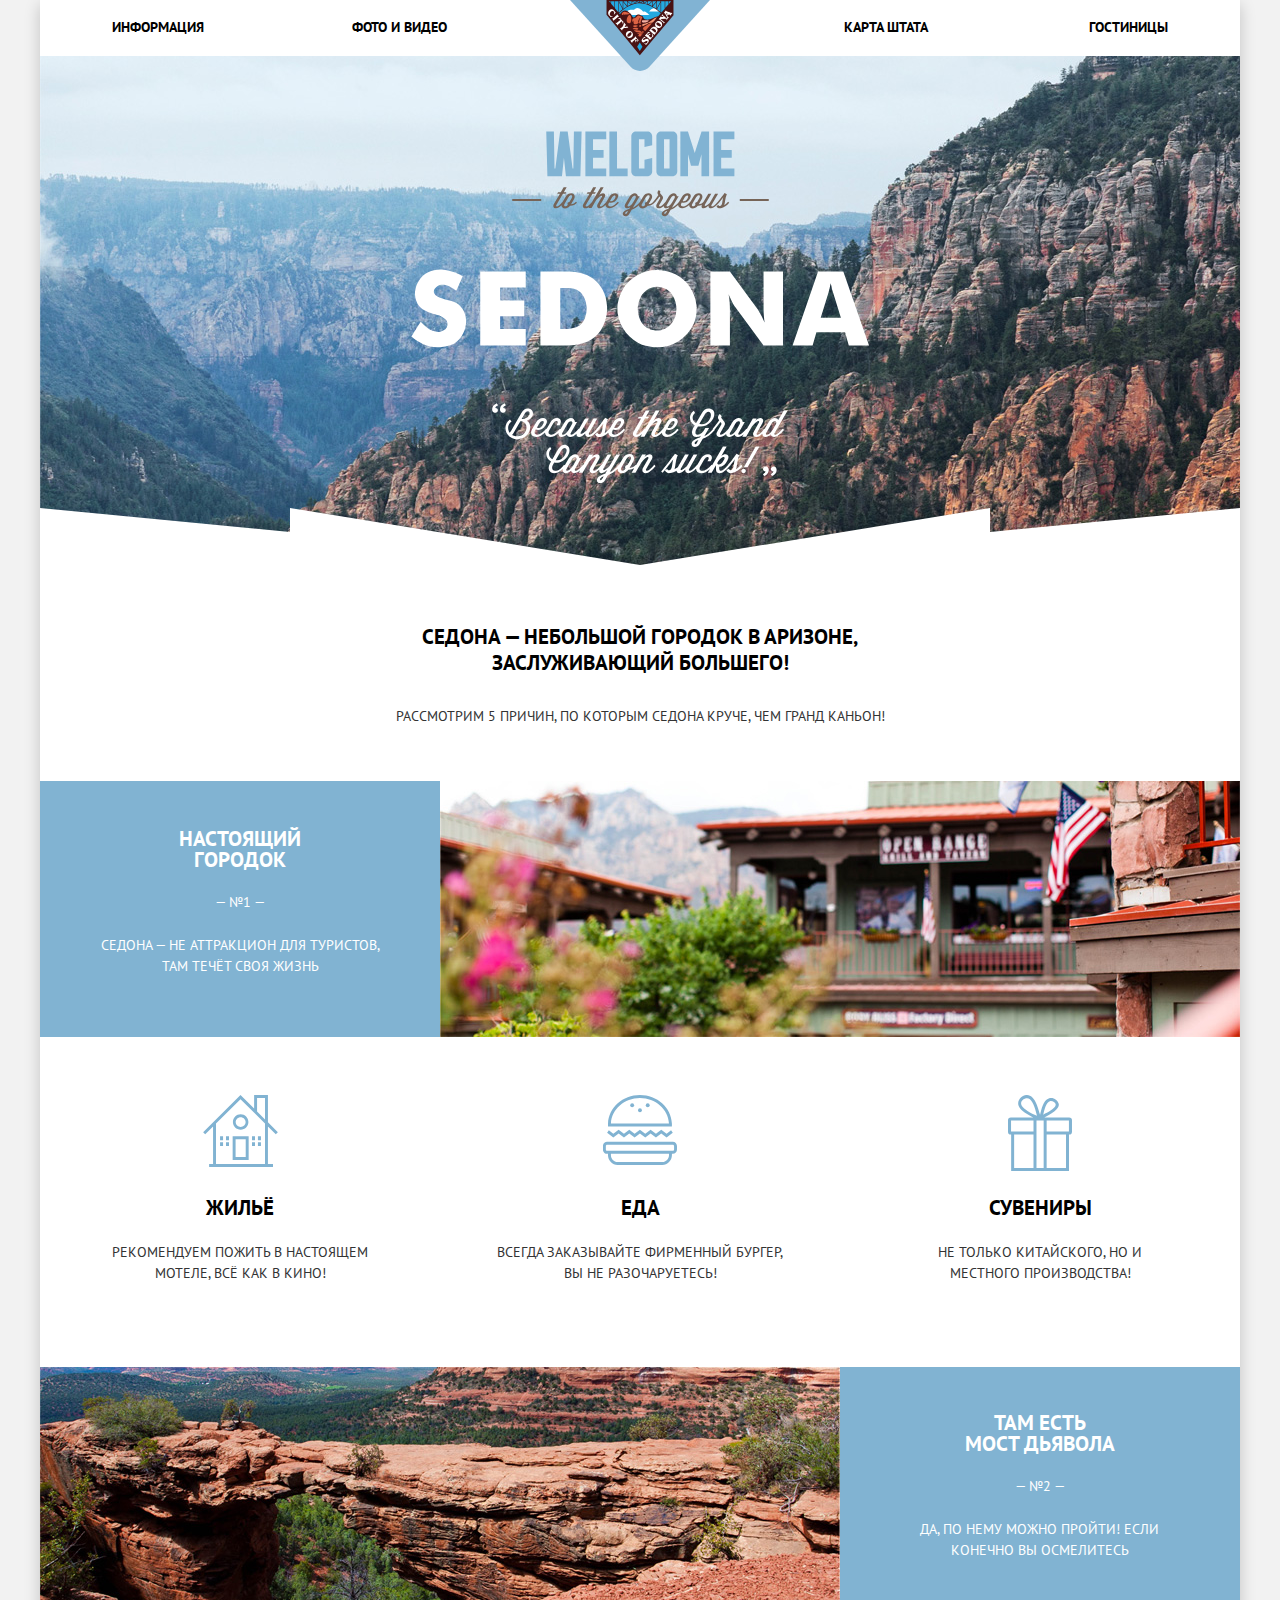
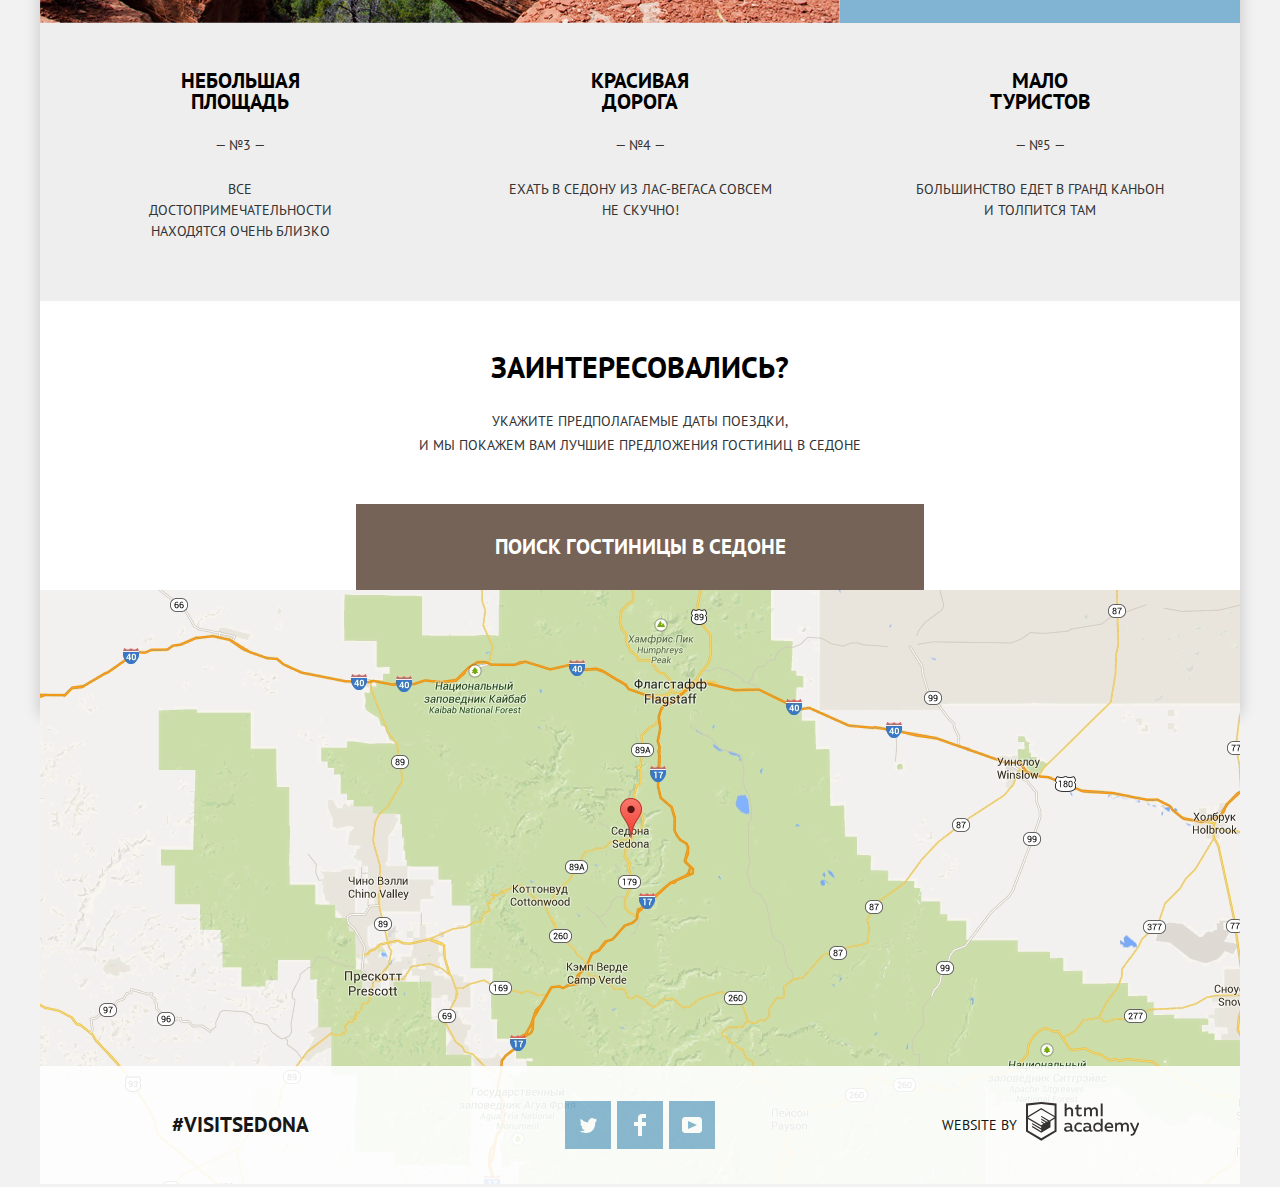
==== commit 33064224: "Исправила карту" ====
--- a/index.html
+++ b/index.html
@@ -127,13 +127,13 @@
             <p class="search-item">
               <label for="adult">Взрослые:</label>
               <button class="button button-input" type="button" aria-label="Уменьшить">−</button>
-              <input id="adult" type="text" value="2">
+              <input id="adult" type="text" name="adult" value="2">
               <button class="button button-input" type="button" aria-label="Увеличить">+</button>
             </p>
             <p class="search-item">
               <label for="child">Дети:</label>
               <button class="button button-input" type="button" aria-label="Уменьшить">−</button>
-              <input id="child" type="text" value="0">
+              <input id="child" type="text" name="child" value="0">
               <button class="button button-input" type="button" aria-label="Увеличить">+</button>
             </p>
             <button class="button button-submit" type="submit">Найти</button>
@@ -144,8 +144,11 @@
     <footer class="main-footer">
       <iframe
         src="https://www.google.com/maps/embed?pb=!1m18!1m12!1m3!1d512417.2730860017!2d-111.88109628234292!3d34.94630639356007!2m3!1f0!2f0!3f0!3m2!1i1024!2i768!4f13.1!3m3!1m2!1s0x872da132f942b00d%3A0x5548c523fa6c8efd!2z0KHQtdC00L7QvdCwLCDQkNGA0LjQt9C-0L3QsCA4NjMzNiwg0KHQqNCQ!5e0!3m2!1sru!2sru!4v1560154967419!5m2!1sru!2sru"
-        width="1200" height="593" style="border:0" allowfullscreen>
+        width="1200" height="594" style="border:0" allowfullscreen>
       </iframe>
+      <p class="map">
+        <img src="img/map.png" width="1200" height="594" alt="Седона на карте">
+      </p>
       <div class="footer">
         <p class="hashtag">&num;visitsedona</p>
         <ul class="footer-social">
@@ -178,8 +181,7 @@
           <a class="developer-cite" href="https://htmlacademy.ru/intensive/htmlcss">
             <span class="visually-hidden">HTML Academy</span>
             <svg xmlns="http://www.w3.org/2000/svg" width="113" height="39" viewBox="0 0 113 39">
-              <path fill="#231f20"
-                d="M46.84 28.22a2.07 2.07 0 0 0 .58-.11v1.4a3.41 3.41 0 0 1-1.24.22 1.75 1.75 0 0 1-1.75-1 5.08 5.08 0 0 1-3.3 1.13c-1.59 0-3.06-.87-3.06-2.68 0-2.24 2.08-2.93 3.9-2.93a11.63 11.63 0 0 1 2.28.26v-.31c0-1.09-.8-1.86-2.3-1.86a7.79 7.79 0 0 0-3.15.67v-1.79a10.72 10.72 0 0 1 3.35-.58c2.48 0 4 1.18 4 3.83v3.14a.57.57 0 0 0 .69.61zm-6.76-1.19a1.42 1.42 0 0 0 1.64 1.29 3.56 3.56 0 0 0 2.53-1v-1.51a10.21 10.21 0 0 0-1.9-.22c-1.1.01-2.27.35-2.27 1.45zM53.06 20.62a5.29 5.29 0 0 1 2.7.67v1.79a4.28 4.28 0 0 0-2.42-.73 2.89 2.89 0 1 0 0 5.76 5.26 5.26 0 0 0 2.55-.67v1.8a6.58 6.58 0 0 1-2.9.6 4.42 4.42 0 0 1-4.72-4.54 4.54 4.54 0 0 1 4.79-4.68zM65.84 28.22a2.07 2.07 0 0 0 .58-.11v1.4a3.41 3.41 0 0 1-1.24.22 1.75 1.75 0 0 1-1.75-1 5.08 5.08 0 0 1-3.3 1.13c-1.59 0-3.06-.87-3.06-2.68 0-2.24 2.08-2.93 3.9-2.93a11.63 11.63 0 0 1 2.28.26v-.31c0-1.09-.8-1.86-2.3-1.86a7.79 7.79 0 0 0-3.15.67v-1.79a10.72 10.72 0 0 1 3.35-.58c2.48 0 4 1.18 4 3.83v3.14a.57.57 0 0 0 .69.61zm-6.76-1.19a1.42 1.42 0 0 0 1.64 1.29 3.56 3.56 0 0 0 2.53-1v-1.51a10.21 10.21 0 0 0-1.9-.22c-1.11.01-2.27.35-2.27 1.45zM76.67 16.85v12.76h-1.76v-1.39a4.07 4.07 0 0 1-3.35 1.62 4.62 4.62 0 0 1 0-9.22 4 4 0 0 1 3.15 1.37v-5.14h2zm-4.76 5.48a2.9 2.9 0 0 0 0 5.8 3 3 0 0 0 2.79-1.84v-2.13a3.06 3.06 0 0 0-2.79-1.83zM82.99 20.62c3.48 0 4.68 2.81 4.12 5.34h-6.58c.22 1.57 1.75 2.22 3.35 2.22a6.41 6.41 0 0 0 2.77-.62v1.68a7.5 7.5 0 0 1-3.14.6c-2.68 0-5-1.53-5-4.61a4.39 4.39 0 0 1 4.48-4.61zm.09 1.62a2.39 2.39 0 0 0-2.57 2.26h4.85a2.06 2.06 0 0 0-2.28-2.26zM89.1 29.61v-8.75h1.73v1.09a4 4 0 0 1 2.92-1.33 3 3 0 0 1 2.73 1.4 4.33 4.33 0 0 1 3.06-1.4 3.21 3.21 0 0 1 3.32 3.52v5.47h-2V24.2a1.67 1.67 0 0 0-1.73-1.84 2.94 2.94 0 0 0-2.17 1.18V29.61h-2V24.2a1.67 1.67 0 0 0-1.73-1.84 3.11 3.11 0 0 0-2.32 1.35v5.91h-2zM111.47 20.86h2l-4.1 9.93c-.95 2.28-2.19 3-3.52 3a5 5 0 0 1-1.15-.15v-1.66a3 3 0 0 0 .89.13c.95 0 1.66-.67 2.17-2l.18-.44-4.16-8.82h2.13l3 6.6zM40.66 1.53v5a4 4 0 0 1 2.83-1.2A3.41 3.41 0 0 1 47.1 8.9v5.41h-2V9.15a1.9 1.9 0 0 0-2-2.1 3.08 3.08 0 0 0-2.44 1.46v5.8h-2V1.53h2zM52.43 2.42v3.12h3.17v1.71h-3.17v4c0 1.15.53 1.53 1.66 1.53a4.71 4.71 0 0 0 1.77-.35v1.68a7.14 7.14 0 0 1-2.35.38 2.68 2.68 0 0 1-3-2.88V7.23h-1.6V5.52h1.57V2.88zM58.1 14.29V5.54h1.73v1.09a4 4 0 0 1 2.92-1.33 3 3 0 0 1 2.73 1.4 4.33 4.33 0 0 1 3.06-1.4 3.21 3.21 0 0 1 3.32 3.52v5.47h-2V8.88a1.67 1.67 0 0 0-1.73-1.84 2.94 2.94 0 0 0-2.17 1.18V14.29h-2V8.88a1.67 1.67 0 0 0-1.73-1.84 3.11 3.11 0 0 0-2.32 1.35v5.91h-2zM74.72 1.52h1.95v12.76h-1.95zM15.44.02h-.16L0 1.62v28l15.28 9.09 15.28-9.09v-28zm13.12 28.45l-13.28 7.9L2 28.47V16.99l13.22 7.87v1.43l-9.07-5.4v1.38l9.11 5.47v1.46l-9.1-5.42v1.38l9.11 5.47 9.19-5.5V19.22l4.1-2.45v11.67zm0-13.16l-3.65 2.14-1.68 1-8-4.76v1.38l6.84 4.07h-.06l-.15.09-1 .57-5.64-3.36v1.38l4.45 2.65-1.05.7-3.36-2v1.38l2.21 1.3-2.25 1.35-13.16-7.82 13.17-7.92zm0-1.39L15.21 6.05l-13.2 7.86V3.41l13.28-1.39 13.28 1.39v10.51z" />
+              <path d="M46.84 28.22a2.07 2.07 0 0 0 .58-.11v1.4a3.41 3.41 0 0 1-1.24.22 1.75 1.75 0 0 1-1.75-1 5.08 5.08 0 0 1-3.3 1.13c-1.59 0-3.06-.87-3.06-2.68 0-2.24 2.08-2.93 3.9-2.93a11.63 11.63 0 0 1 2.28.26v-.31c0-1.09-.8-1.86-2.3-1.86a7.79 7.79 0 0 0-3.15.67v-1.79a10.72 10.72 0 0 1 3.35-.58c2.48 0 4 1.18 4 3.83v3.14a.57.57 0 0 0 .69.61zm-6.76-1.19a1.42 1.42 0 0 0 1.64 1.29 3.56 3.56 0 0 0 2.53-1v-1.51a10.21 10.21 0 0 0-1.9-.22c-1.1.01-2.27.35-2.27 1.45zM53.06 20.62a5.29 5.29 0 0 1 2.7.67v1.79a4.28 4.28 0 0 0-2.42-.73 2.89 2.89 0 1 0 0 5.76 5.26 5.26 0 0 0 2.55-.67v1.8a6.58 6.58 0 0 1-2.9.6 4.42 4.42 0 0 1-4.72-4.54 4.54 4.54 0 0 1 4.79-4.68zM65.84 28.22a2.07 2.07 0 0 0 .58-.11v1.4a3.41 3.41 0 0 1-1.24.22 1.75 1.75 0 0 1-1.75-1 5.08 5.08 0 0 1-3.3 1.13c-1.59 0-3.06-.87-3.06-2.68 0-2.24 2.08-2.93 3.9-2.93a11.63 11.63 0 0 1 2.28.26v-.31c0-1.09-.8-1.86-2.3-1.86a7.79 7.79 0 0 0-3.15.67v-1.79a10.72 10.72 0 0 1 3.35-.58c2.48 0 4 1.18 4 3.83v3.14a.57.57 0 0 0 .69.61zm-6.76-1.19a1.42 1.42 0 0 0 1.64 1.29 3.56 3.56 0 0 0 2.53-1v-1.51a10.21 10.21 0 0 0-1.9-.22c-1.11.01-2.27.35-2.27 1.45zM76.67 16.85v12.76h-1.76v-1.39a4.07 4.07 0 0 1-3.35 1.62 4.62 4.62 0 0 1 0-9.22 4 4 0 0 1 3.15 1.37v-5.14h2zm-4.76 5.48a2.9 2.9 0 0 0 0 5.8 3 3 0 0 0 2.79-1.84v-2.13a3.06 3.06 0 0 0-2.79-1.83zM82.99 20.62c3.48 0 4.68 2.81 4.12 5.34h-6.58c.22 1.57 1.75 2.22 3.35 2.22a6.41 6.41 0 0 0 2.77-.62v1.68a7.5 7.5 0 0 1-3.14.6c-2.68 0-5-1.53-5-4.61a4.39 4.39 0 0 1 4.48-4.61zm.09 1.62a2.39 2.39 0 0 0-2.57 2.26h4.85a2.06 2.06 0 0 0-2.28-2.26zM89.1 29.61v-8.75h1.73v1.09a4 4 0 0 1 2.92-1.33 3 3 0 0 1 2.73 1.4 4.33 4.33 0 0 1 3.06-1.4 3.21 3.21 0 0 1 3.32 3.52v5.47h-2V24.2a1.67 1.67 0 0 0-1.73-1.84 2.94 2.94 0 0 0-2.17 1.18V29.61h-2V24.2a1.67 1.67 0 0 0-1.73-1.84 3.11 3.11 0 0 0-2.32 1.35v5.91h-2zM111.47 20.86h2l-4.1 9.93c-.95 2.28-2.19 3-3.52 3a5 5 0 0 1-1.15-.15v-1.66a3 3 0 0 0 .89.13c.95 0 1.66-.67 2.17-2l.18-.44-4.16-8.82h2.13l3 6.6zM40.66 1.53v5a4 4 0 0 1 2.83-1.2A3.41 3.41 0 0 1 47.1 8.9v5.41h-2V9.15a1.9 1.9 0 0 0-2-2.1 3.08 3.08 0 0 0-2.44 1.46v5.8h-2V1.53h2zM52.43 2.42v3.12h3.17v1.71h-3.17v4c0 1.15.53 1.53 1.66 1.53a4.71 4.71 0 0 0 1.77-.35v1.68a7.14 7.14 0 0 1-2.35.38 2.68 2.68 0 0 1-3-2.88V7.23h-1.6V5.52h1.57V2.88zM58.1 14.29V5.54h1.73v1.09a4 4 0 0 1 2.92-1.33 3 3 0 0 1 2.73 1.4 4.33 4.33 0 0 1 3.06-1.4 3.21 3.21 0 0 1 3.32 3.52v5.47h-2V8.88a1.67 1.67 0 0 0-1.73-1.84 2.94 2.94 0 0 0-2.17 1.18V14.29h-2V8.88a1.67 1.67 0 0 0-1.73-1.84 3.11 3.11 0 0 0-2.32 1.35v5.91h-2zM74.72 1.52h1.95v12.76h-1.95zM15.44.02h-.16L0 1.62v28l15.28 9.09 15.28-9.09v-28zm13.12 28.45l-13.28 7.9L2 28.47V16.99l13.22 7.87v1.43l-9.07-5.4v1.38l9.11 5.47v1.46l-9.1-5.42v1.38l9.11 5.47 9.19-5.5V19.22l4.1-2.45v11.67zm0-13.16l-3.65 2.14-1.68 1-8-4.76v1.38l6.84 4.07h-.06l-.15.09-1 .57-5.64-3.36v1.38l4.45 2.65-1.05.7-3.36-2v1.38l2.21 1.3-2.25 1.35-13.16-7.82 13.17-7.92zm0-1.39L15.21 6.05l-13.2 7.86V3.41l13.28-1.39 13.28 1.39v10.51z" />
               </svg>
           </a>
         </p>
--- a/css/style.min.css
+++ b/css/style.min.css
@@ -1 +1 @@
-html{box-sizing:border-box}*,::before,::after{box-sizing:inherit}body{margin:0;padding:0;font-family:"PT Sans",Arial,sans-serif;text-transform:uppercase;background-color:#f2f2f2}a{text-decoration:none}img{max-width:100%;height:auto}.visually-hidden:not(:focus):not(:active),input[type="checkbox"].visually-hidden,input[type="radio"].visually-hidden{position:absolute;width:1px;height:1px;margin:-1px;border:0;padding:0;white-space:nowrap;-webkit-clip-path:inset(100%);clip-path:inset(100%);clip:rect(0 0 0 0);overflow:hidden}.container{width:1200px;position:relative;margin-left:auto;margin-right:auto;box-shadow:0 5px 15px 0 rgba(0,1,1,0.2)}.main-header{position:relative;font-size:14px;line-height:26px;font-weight:700;color:#000;background-color:#fff}.main-header-logo{position:absolute;z-index:1;left:530px;width:140px;height:71px}.main-navigation{display:flex;justify-content:center}.main-navigation-list{display:flex;flex-wrap:wrap;flex-grow:1;list-style:none;padding:0;margin:0}.navigation-item{width:300px;padding:14px 0 16px}.navigation-item:nth-child(1){padding-left:72px;padding-right:135px}.navigation-item:nth-child(2){padding-left:12px;padding-right:189px}.navigation-item:nth-child(3){padding-left:197px;padding-right:12px}.navigation-item:nth-child(4){padding-left:147px;padding-right:72px}.navigation-item a{display:block;font-size:14px;line-height:26px;text-align:left;color:#000;background-color:#fff}.right a{text-align:right}.navigation-item a:focus,.navigation-item a:hover{color:#81b3d2}.navigation-item a:active{color:rgba(0,0,0,0.3)}.navigation-item-current a{color:#766357;background-color:#fff}.navigation-item-current a:hover,.navigation-item-current a:focus,.navigation-item-current a:active{color:#766357;background-color:#fff}.welcome{position:relative;display:flex;margin:0;padding:0;flex-direction:column;justify-content:flex-start;align-items:center;text-align:center;height:509px;background-color:#7ca2c6;background-image:url(../img/bg.jpg);background-position:0 -85px;background-repeat:no-repeat}.welcome img{margin-top:75px;height:353px}.welcome::after{content:url("../img/intro-mask.svg");width:1200px;height:59px;position:absolute;left:0;right:0;bottom:-2px;background:transparent}.about{display:flex;margin:0;flex-direction:column;align-items:center;min-height:216px;text-align:center;background-color:#fff;padding:59px 0 52px}.about h3{margin:0;margin-bottom:27px;padding:0;width:489px;font-size:21px;line-height:26px;color:#000;background-color:#fff}.about p{margin:0;padding:0;font-size:14px;line-height:26px;font-weight:400;color:#333;width:489px;background-color:#fff}.reasons{background-color:#fff}.reasons-list{display:flex;margin:0;padding:0;list-style:none;flex-direction:column}.reasons-item{display:flex;margin:0;padding:0;flex-direction:row;align-items:stretch;min-height:256px;text-align:center;color:#fff;background-color:#81b3d2}.reasons-item img{align-self:flex-start}.city{display:flex;flex-direction:column;line-height:21px;width:400px;padding:47px 59px 59px}.bridge{display:flex;flex-direction:column;line-height:21px;width:400px;padding:45px 49px 59px 48px}.city h3,.bridge h3{font-size:21px;line-height:21px;margin:0;padding:0}.city p,.bridge p{font-size:14px;line-height:21px;font-weight:400;margin:0;padding:0;padding-top:22px}.features{display:flex;margin:0;padding:0;list-style:none;flex-direction:row;align-items:flex-start;background-color:#fff}.features-item{display:flex;flex-direction:column;margin:0;width:400px;min-height:330px;padding:58px 70px 78px}.features-item:nth-child(2){padding-left:55px;padding-right:55px}.features-item:nth-child(3){padding-left:63px;padding-right:63px}.features-item img{-ms-grid-row-align:center;align-self:center}.features-item h3{margin:0;margin-top:30px;margin-bottom:24px;padding:0;font-size:21px;line-height:21px;color:#000}.features-item:nth-child(2) h3{margin-top:32px}.features-item:nth-child(3) h3{margin-top:26px}.features-item p{margin:0;padding:0;font-weight:400;font-size:14px;line-height:21px;color:#333}.others{display:flex;margin:0;padding:0;list-style:none;flex-direction:row;background-color:#eee}.others-item{display:flex;flex-direction:column;justify-content:flex-start;margin:0;line-height:21px;width:400px;padding:47px 95px 59px}.others-item:nth-child(2){padding-left:68px;padding-right:68px}.others-item:nth-child(3){padding-left:76px;padding-right:76px}.others-item:nth-child(2) h3{max-width:264px;padding-left:45px;padding-right:45px}.others-item:nth-child(3) h3{max-width:248px;padding-left:72px;padding-right:72px}.others-item h3{margin:0;padding:0;max-width:210px;text-align:center;font-size:21px;line-height:21px;color:#000}.others-item p{margin:0;padding:0;padding-top:23px;font-weight:400;font-size:14px;line-height:21px;color:#333}.appointment{position:relative;display:flex;margin:0;padding:0;padding-top:48px;flex-direction:column;align-items:center;text-align:center;min-height:289px;background-color:#fff}.appointment h2{margin:0;margin-bottom:24px;padding:0;font-size:30px;line-height:36px;color:#000}.appointment-item{margin:0;margin-bottom:47px;padding:0;font-weight:400;font-size:14px;line-height:24px;color:#333}.button{font:inherit;text-align:center;color:#fff;text-transform:uppercase;border:none}.search{font-size:21px;line-height:26px;font-weight:700;height:86px;width:568px;background-color:#766357;padding:30px 120px}.search:hover,.search:focus{background-color:#604e43}.search:active{color:rgba(255,255,255,0.3);background-color:#503e33}.modal.no-js{display:block;position:absolute;left:316px;top:289px;z-index:1;width:568px;height:395px;margin:0;padding:55px;background-color:#fff;box-shadow:0 7px 15px 0 rgba(0,1,1,0.15)}.modal{display:none;position:absolute;left:316px;top:289px;z-index:1;width:568px;height:395px;margin:0;padding:55px;background-color:#fff;box-shadow:0 7px 15px 0 rgba(0,1,1,0.15)}@-webkit-keyframes drop{0%{transform:translateY(-395px)}100%{transform:translateY(0)}}@keyframes drop{0%{transform:translateY(-395px)}100%{transform:translateY(0)}}.modal-show{display:block;-webkit-animation-name:drop;animation-name:drop;-webkit-animation-duration:.7s;animation-duration:.7s}.search-form{display:flex;flex-wrap:wrap;margin-bottom:54px}.search-item{position:relative;font:inherit;font-size:14px;line-height:26px;font-weight:700;color:#000;text-transform:uppercase;width:458px;display:flex;flex-wrap:wrap;margin:0;margin-bottom:29px;padding:0;align-items:center}.search-item:nth-child(3),.search-item:nth-child(4){width:229px;margin-bottom:54px}.search-item label{margin:0;padding:0;padding-right:21px;text-align:left}.search-item:nth-child(2) label{padding-right:17px}.search-item:nth-child(3) label{padding-right:39px}.search-item:nth-child(4) label{padding-left:50px;padding-right:26px}.search-item input[type="text"]{font:inherit;font-size:14px;color:#000;text-transform:uppercase;text-align:left;width:346px;height:38px;margin:0;padding:0;padding-left:13px;background-color:#f2f2f2;border:2px solid #f2f2f2}.search-item:nth-child(3) input[type="text"],.search-item:nth-child(4) input[type="text"]{width:38px;text-align:center;margin:0;padding:0}.search-form input[type="text"]:hover{outline:none;background-color:#ebebeb;border-color:#ebebeb}.search-form input[type="text"]:focus{outline:none;border-color:#e5e5e5;background-color:#fff}.calendar{position:absolute;left:428px;right:9px;top:9px;bottom:8px;margin:0;padding:0;fill:#cacaca}.calendar:hover,.calendar:focus{fill:#000}.calendar:active{fill:#81b3d2}.button-input{font-size:25px;line-height:26px;font-weight:700;margin:0;padding:0;color:#a9a9a9;background-color:#f2f2f2;width:38px;height:38px}.button-input:hover,.button-input:focus{color:#000}.button-input:active{color:#81b3d2}.button-submit{font-size:21px;line-height:26px;font-weight:700;color:#fff;background-color:#81b3d2;width:458px;height:58px}.button-submit:hover,.button-submit:focus{background-color:#669ec0}.button-submit:active{color:rgba(255,255,255,0.3);background-color:#5496bd}.filters{background-color:#7ca2c6;background-image:url(../img/filter-bg.jpg);background-position:0 -300px;background-repeat:no-repeat}.filter{display:flex;padding:0;padding-top:27px;padding-left:56px;font-size:16px;line-height:21px;color:#fff;font-weight:700}.filter fieldset{border:none}.filter fieldset:first-child{margin-right:92px}.filter fieldset:nth-child(2){margin-right:337px}.filter legend{margin-bottom:19px}.filter ul{margin:0;padding:0;list-style:none;font-size:14px;line-height:21px;font-weight:400}.filter-option{margin-bottom:24px;padding-left:42px}.filter-option label{position:relative;display:block;cursor:pointer;-webkit-user-select:none;-moz-user-select:none;-ms-user-select:none;user-select:none}.filter-checkbox+label::before{content:url("../img/checkbox-off.svg");position:absolute;left:-40px;top:0}.filter-checkbox:checked+label::before{content:url("../img/checkbox-on.svg");position:absolute;left:-40px;top:0}.filter-checkbox:disabled+label::before{content:url("../img/checkbox-off-disabled.svg");position:absolute;left:-40px;top:0}.filter-checkbox:checked:disabled+label::before{content:url("../img/checkbox-on-disabled.svg");position:absolute;left:-40px;top:0}.filter-range{width:318px}.filter-range-title{margin-bottom:11px}.price-controls{position:relative;height:36px;margin-bottom:20px;padding-top:5px;font-size:0;border:2px solid #fff;border-radius:2px}.price-controls span{font-size:14px;line-height:21px;font-weight:400;width:150px;padding-left:64px;vertical-align:top}.min-price{padding-right:54px}.max-price{padding-right:50px}.price-controls::after{content:"";position:absolute;top:50%;left:50%;width:2px;height:22px;background:#fff;transform:translate(-50%,-50%)}.range-controls{position:relative;margin-bottom:32px}.range-controls .scale{height:2px;background:rgba(255,255,255,0.3)}.range-controls .bar{width:80%;height:2px;background:#fff}.range-toggle{position:absolute;top:-9px;width:20px;height:20px;background-color:#ababab;border:8px solid #fff;border-radius:50%;box-shadow:0 2px 1px 0 rgba(0,1,1,0.2);cursor:pointer}.range-toggle:hover,.range-toggle:focus{width:22px;height:22px;background-color:#ababab;border:9px solid #fff}.range-toggle-min{left:0}.range-toggle-max{left:80%}.btn-transparent{display:block;margin:0;margin-left:84px;font-size:14px;line-height:20px;color:#fff;text-transform:uppercase;background:transparent;border:2px solid #fff;border-radius:2px;cursor:pointer;padding:6px 33px 6px 35px}.btn-transparent:hover{color:#000;background:#fff}.sort{border-bottom:1px solid #e5e5e5;display:flex;align-items:baseline;margin:0;padding:0;padding-top:12px;padding-bottom:13px;padding-left:71px;padding-right:73px;color:#000;background-color:#fff}.sort h2{font-size:21px;line-height:26px;margin-right:49px}.sort p{font-size:12px;font-weight:400;line-height:18px;margin-right:40px}.sort-type{display:block;margin-right:33px;font-size:12px;line-height:13px;font-weight:400;text-align:left;color:rgba(0,0,0,0.3);border-bottom:1px dotted #81b3d2}.sort-type:hover,.sort-type:focus{color:#81b3d2}.sort-type:active{color:#000;border:none}.sort-current{color:#81b3d2;border:none}.up-down{display:flex;width:34px;justify-content:space-between;margin-left:469px}.up-down-item{fill:#cacaca}.up-down-item:hover,.up-down-item:focus{fill:#231F20}.up-down-item:active{fill:#81b3d2}.up-down-current{fill:#81b3d2}.catalog{color:#000;background-color:#fff}.catalog-list{margin:0;padding:0;list-style:none}.catalog-item{border-bottom:1px solid #e5e5e5;display:flex;padding:25px 73px 27px 72px}.catalog-item-image{margin:0;margin-top:5px;margin-right:30px}.catalog-item-wrapper{width:780px;margin:0;padding:0;display:flex;flex-wrap:wrap;align-items:flex-start;align-content:flex-start}.catalog-item-head{width:780px;margin:0;margin-bottom:7px;padding:0}.catalog-item-head a{font-size:21px;line-height:26px;color:#000}.catalog-item-head a:hover,.catalog-item-head a:focus{color:#81b3d2}.catalog-item-head a:active{color:rgba(0,0,0,0.3)}.catalog-item-info{width:110px;margin:0;margin-right:6px;padding:0}.catalog-item-book{width:142px;margin:0;padding:0}.catalog-item-info p,.catalog-item-book p{margin:0;margin-bottom:16px;padding:0;font-size:14px;line-height:21px;font-weight:400}.button-info{margin:0;padding:4px 17px 5px;font-size:14px;line-height:21px;font-weight:700;color:#fff;background-color:#81b3d2}.button-info:hover,.button-info:focus{background-color:#669ec0}.button-info:active{color:rgba(255,255,255,0.3);background-color:#5496bd}.button-book{margin:0;padding:4px 19px 5px 16px;font-size:14px;line-height:21px;font-weight:700;color:#fff;background-color:#766357}.button-book:hover,.button-book:focus{background-color:#604e43}.button-book:active{color:rgba(255,255,255,0.3);background-color:#503e33}.rank{width:110px;margin:0;padding:0;display:flex;flex-direction:column;justify-content:flex-start;align-items:flex-end}.stars{font-size:24px;line-height:24px;text-align:right;letter-spacing:-1.5px;margin:0;padding:0;margin-bottom:44px;color:#81b3d2}.rating{font-size:14px;font-weight:400;line-height:21px;text-align:center;margin:0;color:#666;background-color:#f2f2f2;padding:3px 12px 3px 15px}.main-footer{position:relative;margin:0;padding:0;background-color:#fff;min-height:120px;display:flex;flex-direction:column}.footer{display:flex;position:absolute;bottom:0;margin:0;text-align:center;color:#000;background-color:#fff;opacity:.9;padding:35px 0}.hashtag{width:400px;margin:11px 0;padding:0;font-size:21px;line-height:26px;font-weight:700}.footer-social{width:400px;margin:0;padding:0;list-style:none;display:flex;flex-wrap:wrap;justify-content:center}.social-button{display:flex;align-items:center;justify-content:center;margin:0 3px;color:#fff;background-color:#81b3d2;width:46px;height:48px}.social-button:hover,.social-button:focus{background-color:#669ec0}.social-button:active{fill-opacity:.3;background-color:#5496bd}.developer{margin:0;padding:0;width:400px;font-size:14px;line-height:26px;font-weight:400;display:flex;justify-content:center;align-items:center}.developer-cite{margin:0;margin-left:9px;padding:0}.developer-cite:hover,.developer-cite:focus{fill:#81b3d2}.developer-cite:active{fill:#bdbbbc}
+html{box-sizing:border-box}*,::before,::after{box-sizing:inherit}body{margin:0;padding:0;font-family:"PT Sans",Arial,sans-serif;text-transform:uppercase;background-color:#f2f2f2}a{text-decoration:none}img{max-width:100%;height:auto}.visually-hidden:not(:focus):not(:active),input[type="checkbox"].visually-hidden,input[type="radio"].visually-hidden{position:absolute;width:1px;height:1px;margin:-1px;border:0;padding:0;white-space:nowrap;-webkit-clip-path:inset(100%);clip-path:inset(100%);clip:rect(0 0 0 0);overflow:hidden}.container{width:1200px;position:relative;margin-left:auto;margin-right:auto;box-shadow:0 5px 15px 0 rgba(0,1,1,0.2)}.main-header{position:relative;font-size:14px;line-height:26px;font-weight:700;color:#000;background-color:#fff}.main-header-logo{position:absolute;z-index:1;left:530px;width:140px;height:71px}.main-navigation{display:flex;justify-content:center}.main-navigation-list{display:flex;flex-wrap:wrap;flex-grow:1;list-style:none;padding:0;margin:0}.navigation-item{width:300px;padding:14px 0 16px}.navigation-item:nth-child(1){padding-left:72px;padding-right:135px}.navigation-item:nth-child(2){padding-left:12px;padding-right:189px}.navigation-item:nth-child(3){padding-left:197px;padding-right:12px}.navigation-item:nth-child(4){padding-left:147px;padding-right:72px}.navigation-item a{display:block;font-size:14px;line-height:26px;text-align:left;color:#000;background-color:#fff}.right a{text-align:right}.navigation-item a:focus,.navigation-item a:hover{color:#81b3d2}.navigation-item a:active{color:rgba(0,0,0,0.3)}.navigation-item-current a{color:#766357;background-color:#fff}.navigation-item-current a:hover,.navigation-item-current a:focus,.navigation-item-current a:active{color:#766357;background-color:#fff}.welcome{position:relative;display:flex;margin:0;padding:0;flex-direction:column;justify-content:flex-start;align-items:center;text-align:center;height:509px;background-color:#7ca2c6;background-image:url(../img/bg.jpg);background-position:0 -85px;background-repeat:no-repeat}.welcome img{margin-top:75px;height:353px}.welcome::after{content:url("../img/intro-mask.svg");width:1200px;height:59px;position:absolute;left:0;right:0;bottom:-2px;background:transparent}.about{display:flex;margin:0;flex-direction:column;align-items:center;min-height:216px;text-align:center;background-color:#fff;padding:59px 0 52px}.about h3{margin:0;margin-bottom:27px;padding:0;width:489px;font-size:21px;line-height:26px;color:#000;background-color:#fff}.about p{margin:0;padding:0;font-size:14px;line-height:26px;font-weight:400;color:#333;width:489px;background-color:#fff}.reasons{background-color:#fff}.reasons-list{display:flex;margin:0;padding:0;list-style:none;flex-direction:column}.reasons-item{display:flex;margin:0;padding:0;flex-direction:row;align-items:stretch;min-height:256px;text-align:center;color:#fff;background-color:#81b3d2}.reasons-item img{align-self:flex-start}.city{display:flex;flex-direction:column;line-height:21px;width:400px;padding:47px 59px 59px}.bridge{display:flex;flex-direction:column;line-height:21px;width:400px;padding:45px 49px 59px 48px}.city h3,.bridge h3{font-size:21px;line-height:21px;margin:0;padding:0}.city p,.bridge p{font-size:14px;line-height:21px;font-weight:400;margin:0;padding:0;padding-top:22px}.features{display:flex;margin:0;padding:0;list-style:none;flex-direction:row;align-items:flex-start;background-color:#fff}.features-item{display:flex;flex-direction:column;margin:0;width:400px;min-height:330px;padding:58px 70px 78px}.features-item:nth-child(2){padding-left:55px;padding-right:55px}.features-item:nth-child(3){padding-left:63px;padding-right:63px}.features-item img{-ms-grid-row-align:center;align-self:center}.features-item h3{margin:0;margin-top:30px;margin-bottom:24px;padding:0;font-size:21px;line-height:21px;color:#000}.features-item:nth-child(2) h3{margin-top:32px}.features-item:nth-child(3) h3{margin-top:26px}.features-item p{margin:0;padding:0;font-weight:400;font-size:14px;line-height:21px;color:#333}.others{display:flex;margin:0;padding:0;list-style:none;flex-direction:row;background-color:#eee}.others-item{display:flex;flex-direction:column;justify-content:flex-start;margin:0;line-height:21px;width:400px;padding:47px 95px 59px}.others-item:nth-child(2){padding-left:68px;padding-right:68px}.others-item:nth-child(3){padding-left:76px;padding-right:76px}.others-item:nth-child(2) h3{max-width:264px;padding-left:45px;padding-right:45px}.others-item:nth-child(3) h3{max-width:248px;padding-left:72px;padding-right:72px}.others-item h3{margin:0;padding:0;max-width:210px;text-align:center;font-size:21px;line-height:21px;color:#000}.others-item p{margin:0;padding:0;padding-top:23px;font-weight:400;font-size:14px;line-height:21px;color:#333}.appointment{position:relative;display:flex;margin:0;padding:0;padding-top:48px;flex-direction:column;align-items:center;text-align:center;min-height:289px;background-color:#fff}.appointment h2{margin:0;margin-bottom:24px;padding:0;font-size:30px;line-height:36px;color:#000}.appointment-item{margin:0;margin-bottom:47px;padding:0;font-weight:400;font-size:14px;line-height:24px;color:#333}.button{font:inherit;text-align:center;color:#fff;text-transform:uppercase;border:none}.search{font-size:21px;line-height:26px;font-weight:700;height:86px;width:568px;background-color:#766357;padding:30px 120px}.search:hover,.search:focus{background-color:#604e43}.search:active{color:rgba(255,255,255,0.3);background-color:#503e33}.modal.no-js{display:block;position:absolute;left:316px;top:289px;z-index:1;width:568px;height:395px;margin:0;padding:55px;background-color:#fff;box-shadow:0 7px 15px 0 rgba(0,1,1,0.15)}.modal{display:none;position:absolute;left:316px;top:289px;z-index:4;width:568px;height:395px;margin:0;padding:55px;background-color:#fff;box-shadow:0 7px 15px 0 rgba(0,1,1,0.15)}@-webkit-keyframes drop{0%{transform:translateY(-395px)}100%{transform:translateY(0)}}@keyframes drop{0%{transform:translateY(-395px)}100%{transform:translateY(0)}}@keyframes shake{0%,100%{transform:translateX(0)}10%,30%,50%,70%,90%{transform:translateX(-10px)}20%,40%,60%,80%{transform:translateX(10px)}}.modal-show{display:block;-webkit-animation-name:drop;animation-name:drop;-webkit-animation-duration:.7s;animation-duration:.7s}.modal-error{animation-name:shake;animation-duration:.6s}.search-form{display:flex;flex-wrap:wrap;margin-bottom:54px}.search-item{position:relative;font:inherit;font-size:14px;line-height:26px;font-weight:700;color:#000;text-transform:uppercase;width:458px;display:flex;flex-wrap:wrap;margin:0;margin-bottom:29px;padding:0;align-items:center}.search-item:nth-child(3),.search-item:nth-child(4){width:229px;margin-bottom:54px}.search-item label{margin:0;padding:0;padding-right:21px;text-align:left}.search-item:nth-child(2) label{padding-right:17px}.search-item:nth-child(3) label{padding-right:39px}.search-item:nth-child(4) label{padding-left:50px;padding-right:26px}.search-item input[type="text"]{font:inherit;font-size:14px;color:#000;text-transform:uppercase;text-align:left;width:346px;height:38px;margin:0;padding:0;padding-left:13px;background-color:#f2f2f2;border:2px solid #f2f2f2}.search-item:nth-child(3) input[type="text"],.search-item:nth-child(4) input[type="text"]{width:38px;text-align:center;margin:0;padding:0}.search-form input[type="text"]:hover{outline:none;background-color:#ebebeb;border-color:#ebebeb}.search-form input[type="text"]:focus{outline:none;border-color:#e5e5e5;background-color:#fff}.calendar{position:absolute;left:428px;right:9px;top:9px;bottom:8px;margin:0;padding:0;fill:#cacaca}.calendar:hover,.calendar:focus{fill:#000}.calendar:active{fill:#81b3d2}.button-input{font-size:25px;line-height:26px;font-weight:700;margin:0;padding:0;color:#a9a9a9;background-color:#f2f2f2;width:38px;height:38px}.button-input:hover,.button-input:focus{color:#000}.button-input:active{color:#81b3d2}.button-submit{font-size:21px;line-height:26px;font-weight:700;color:#fff;background-color:#81b3d2;width:458px;height:58px}.button-submit:hover,.button-submit:focus{background-color:#669ec0}.button-submit:active{color:rgba(255,255,255,0.3);background-color:#5496bd}.filters{background-color:#7ca2c6;background-image:url(../img/filter-bg.jpg);background-position:0 -300px;background-repeat:no-repeat}.filter{display:flex;padding:0;padding-top:27px;padding-left:56px;font-size:16px;line-height:21px;color:#fff;font-weight:700}.filter fieldset{border:none}.filter fieldset:first-child{margin-right:92px}.filter fieldset:nth-child(2){margin-right:337px}.filter legend{margin-bottom:19px}.filter ul{margin:0;padding:0;list-style:none;font-size:14px;line-height:21px;font-weight:400}.filter-option{margin-bottom:24px;padding-left:42px}.filter-option label{position:relative;display:block;cursor:pointer;-webkit-user-select:none;-moz-user-select:none;-ms-user-select:none;user-select:none}.filter-checkbox+label::before{content:url("../img/checkbox-off.svg");position:absolute;left:-40px;top:0}.filter-checkbox:checked+label::before{content:url("../img/checkbox-on.svg");position:absolute;left:-40px;top:0}.filter-checkbox:disabled+label::before{content:url("../img/checkbox-off-disabled.svg");position:absolute;left:-40px;top:0}.filter-checkbox:checked:disabled+label::before{content:url("../img/checkbox-on-disabled.svg");position:absolute;left:-40px;top:0}.filter-range{width:318px}.filter-range-title{margin-bottom:11px}.price-controls{position:relative;height:36px;margin-bottom:20px;padding-top:5px;font-size:0;border:2px solid #fff;border-radius:2px}.price-controls span{font-size:14px;line-height:21px;font-weight:400;width:150px;padding-left:64px;vertical-align:top}.min-price{padding-right:54px}.max-price{padding-right:50px}.price-controls::after{content:"";position:absolute;top:50%;left:50%;width:2px;height:22px;background:#fff;transform:translate(-50%,-50%)}.range-controls{position:relative;margin-bottom:32px}.range-controls .scale{height:2px;background:rgba(255,255,255,0.3)}.range-controls .bar{width:80%;height:2px;background:#fff}.range-toggle{position:absolute;top:-9px;width:20px;height:20px;background-color:#ababab;border:8px solid #fff;border-radius:50%;box-shadow:0 2px 1px 0 rgba(0,1,1,0.2);cursor:pointer}.range-toggle:hover,.range-toggle:focus{width:22px;height:22px;background-color:#ababab;border:9px solid #fff}.range-toggle-min{left:0}.range-toggle-max{left:80%}.btn-transparent{display:block;margin:0;margin-left:84px;font-size:14px;line-height:20px;color:#fff;text-transform:uppercase;background:transparent;border:2px solid #fff;border-radius:2px;cursor:pointer;padding:6px 33px 6px 35px}.btn-transparent:hover{color:#000;background:#fff}.sort{border-bottom:1px solid #e5e5e5;display:flex;align-items:baseline;margin:0;padding:0;padding-top:12px;padding-bottom:13px;padding-left:71px;padding-right:73px;color:#000;background-color:#fff}.sort h2{font-size:21px;line-height:26px;margin-right:49px}.sort p{font-size:12px;font-weight:400;line-height:18px;margin-right:40px}.sort-type{display:block;margin-right:33px;font-size:12px;line-height:13px;font-weight:400;text-align:left;color:rgba(0,0,0,0.3);border-bottom:1px dotted #81b3d2}.sort-type:hover,.sort-type:focus{color:#81b3d2}.sort-type:active{color:#000;border:none}.sort-current{color:#81b3d2;border:none}.up-down{display:flex;width:34px;justify-content:space-between;margin-left:469px}.up-down-item{fill:#cacaca}.up-down-item:hover,.up-down-item:focus{fill:#231F20}.up-down-item:active{fill:#81b3d2}.up-down-current{fill:#81b3d2}.catalog{color:#000;background-color:#fff}.catalog-list{margin:0;padding:0;list-style:none}.catalog-item{border-bottom:1px solid #e5e5e5;display:flex;padding:25px 73px 27px 72px}.catalog-item-image{margin:0;margin-top:5px;margin-right:30px}.catalog-item-wrapper{width:780px;margin:0;padding:0;display:flex;flex-wrap:wrap;align-items:flex-start;align-content:flex-start}.catalog-item-head{width:780px;margin:0;margin-bottom:7px;padding:0}.catalog-item-head a{font-size:21px;line-height:26px;color:#000}.catalog-item-head a:hover,.catalog-item-head a:focus{color:#81b3d2}.catalog-item-head a:active{color:rgba(0,0,0,0.3)}.catalog-item-info{width:110px;margin:0;margin-right:6px;padding:0}.catalog-item-book{width:142px;margin:0;padding:0}.catalog-item-info p,.catalog-item-book p{margin:0;margin-bottom:16px;padding:0;font-size:14px;line-height:21px;font-weight:400}.button-info{margin:0;padding:4px 17px 5px;font-size:14px;line-height:21px;font-weight:700;color:#fff;background-color:#81b3d2}.button-info:hover,.button-info:focus{background-color:#669ec0}.button-info:active{color:rgba(255,255,255,0.3);background-color:#5496bd}.button-book{margin:0;padding:4px 19px 5px 16px;font-size:14px;line-height:21px;font-weight:700;color:#fff;background-color:#766357}.button-book:hover,.button-book:focus{background-color:#604e43}.button-book:active{color:rgba(255,255,255,0.3);background-color:#503e33}.rank{width:110px;margin:0;padding:0;display:flex;flex-direction:column;justify-content:flex-start;align-items:flex-end}.stars{font-size:24px;line-height:24px;text-align:right;letter-spacing:-1.5px;margin:0;padding:0;margin-bottom:44px;color:#81b3d2}.rating{font-size:14px;font-weight:400;line-height:21px;text-align:center;margin:0;color:#666;background-color:#f2f2f2;padding:3px 12px 3px 15px}.main-footer{position:relative;margin:0;padding:0;background-color:#fff;min-height:120px;display:flex;flex-direction:column}.main-footer iframe{position:absolute;z-index:2;border:none}.map{position:absolute;z-index:1;margin:0}.footer{display:flex;position:absolute;z-index:3;bottom:-474px;margin:0;text-align:center;color:#000;background-color:#fff;opacity:.9;padding:35px 0}.hashtag{width:400px;margin:11px 0;padding:0;font-size:21px;line-height:26px;font-weight:700}.footer-social{width:400px;margin:0;padding:0;list-style:none;display:flex;flex-wrap:wrap;justify-content:center}.social-button{display:flex;align-items:center;justify-content:center;margin:0 3px;color:#fff;background-color:#81b3d2;width:46px;height:48px}.social-button:hover,.social-button:focus{background-color:#669ec0}.social-button:active{fill-opacity:.3;background-color:#5496bd}.developer{margin:0;padding:0;width:400px;font-size:14px;line-height:26px;font-weight:400;display:flex;justify-content:center;align-items:center}.developer-cite{margin:0;margin-left:9px;padding:0;fill:#231f20}.developer-cite:hover,.developer-cite:focus{fill:#81b3d2}.developer-cite:active{fill:#bdbbbc}
